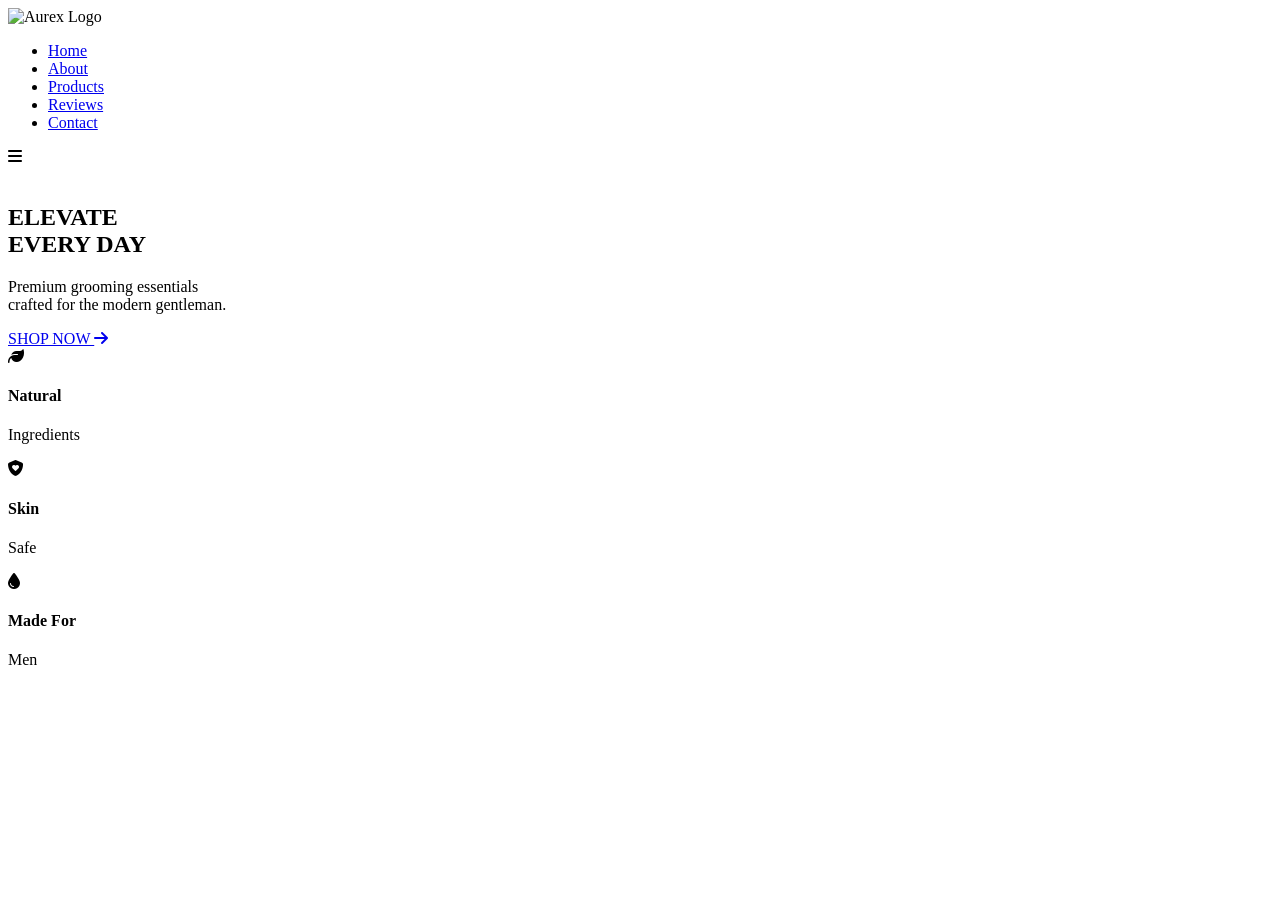
==== Level1-Task1-simple-website/index.html @ af9c8b36 "Update index.html" ====
<!DOCTYPE html>
<html lang="en">

<head>

    <meta charset="UTF-8">
    <meta name="viewport" content="width=device-width, initial-scale=1.0">

    <title>AUREX | Men's Grooming</title>

    <!-- CSS -->
    <link rel="stylesheet" href="css/style.css">

    <!-- Google Fonts -->
    <link href="https://fonts.googleapis.com/css2?family=Poppins:wght@300;400;500;600;700;800&display=swap" rel="stylesheet">

    <!-- Icons -->
    <link rel="stylesheet"
        href="https://cdnjs.cloudflare.com/ajax/libs/font-awesome/6.6.0/css/all.min.css">

</head>

<body>

<!--================ NAVBAR ================-->

<header class="header">

<nav class="navbar container">

<div class="logo">

<img src="images/logo.png" alt="Aurex Logo">

</div>

<ul class="nav-links">

<li><a href="#" class="active">Home</a></li>

<li><a href="#about">About</a></li>

<li><a href="#products">Products</a></li>

<li><a href="#reviews">Reviews</a></li>

<li><a href="#contact">Contact</a></li>

</ul>

<div class="menu-btn">

<i class="fa-solid fa-bars"></i>

</div>

</nav>

</header>

<!--================ HERO SECTION ================-->

<section class="hero">

<div class="hero-overlay"></div>

<div class="hero-container container">

<!-- LEFT SIDE -->

<div class="hero-left">

<img src="images/logo-dark.png" class="hero-logo" alt="">

<h1>

ELEVATE <br>

<span>EVERY DAY</span>

</h1>

<div class="line"></div>

<p>

Premium grooming essentials<br>

crafted for the modern gentleman.

</p>

<a href="#products" class="hero-btn">

SHOP NOW

<i class="fa-solid fa-arrow-right"></i>

</a>

<div class="hero-features">

<div class="feature">

<i class="fa-solid fa-leaf"></i>

<h4>Natural</h4>

<p>Ingredients</p>

</div>

<div class="feature">

<i class="fa-solid fa-shield-heart"></i>

<h4>Skin</h4>

<p>Safe</p>

</div>

<div class="feature">

<i class="fa-solid fa-droplet"></i>

<h4>Made For</h4>

<p>Men</p>

</div>

</div>

</div>

<!-- RIGHT SIDE -->

<div class="hero-right">

<img src="images/hero-model.png"

class="hero-model"

alt="">

<div class="products">

<img src="images/facewash.png"

class="product facewash"

alt="">

<img src="images/moisturizer.png"

class="product moisturizer"

alt="">

<img src="images/clay.png"

class="product clay"

alt="">

<img src="images/beard-oil.png"

class="product beard"

alt="">

</div>

</div>

</div>

</section>

<!--================ ABOUT SECTION ================-->

<section id="about">

<!-- Continue in Part 2 -->

</section>

<script src="js/script.js"></script>

</body>

</html>
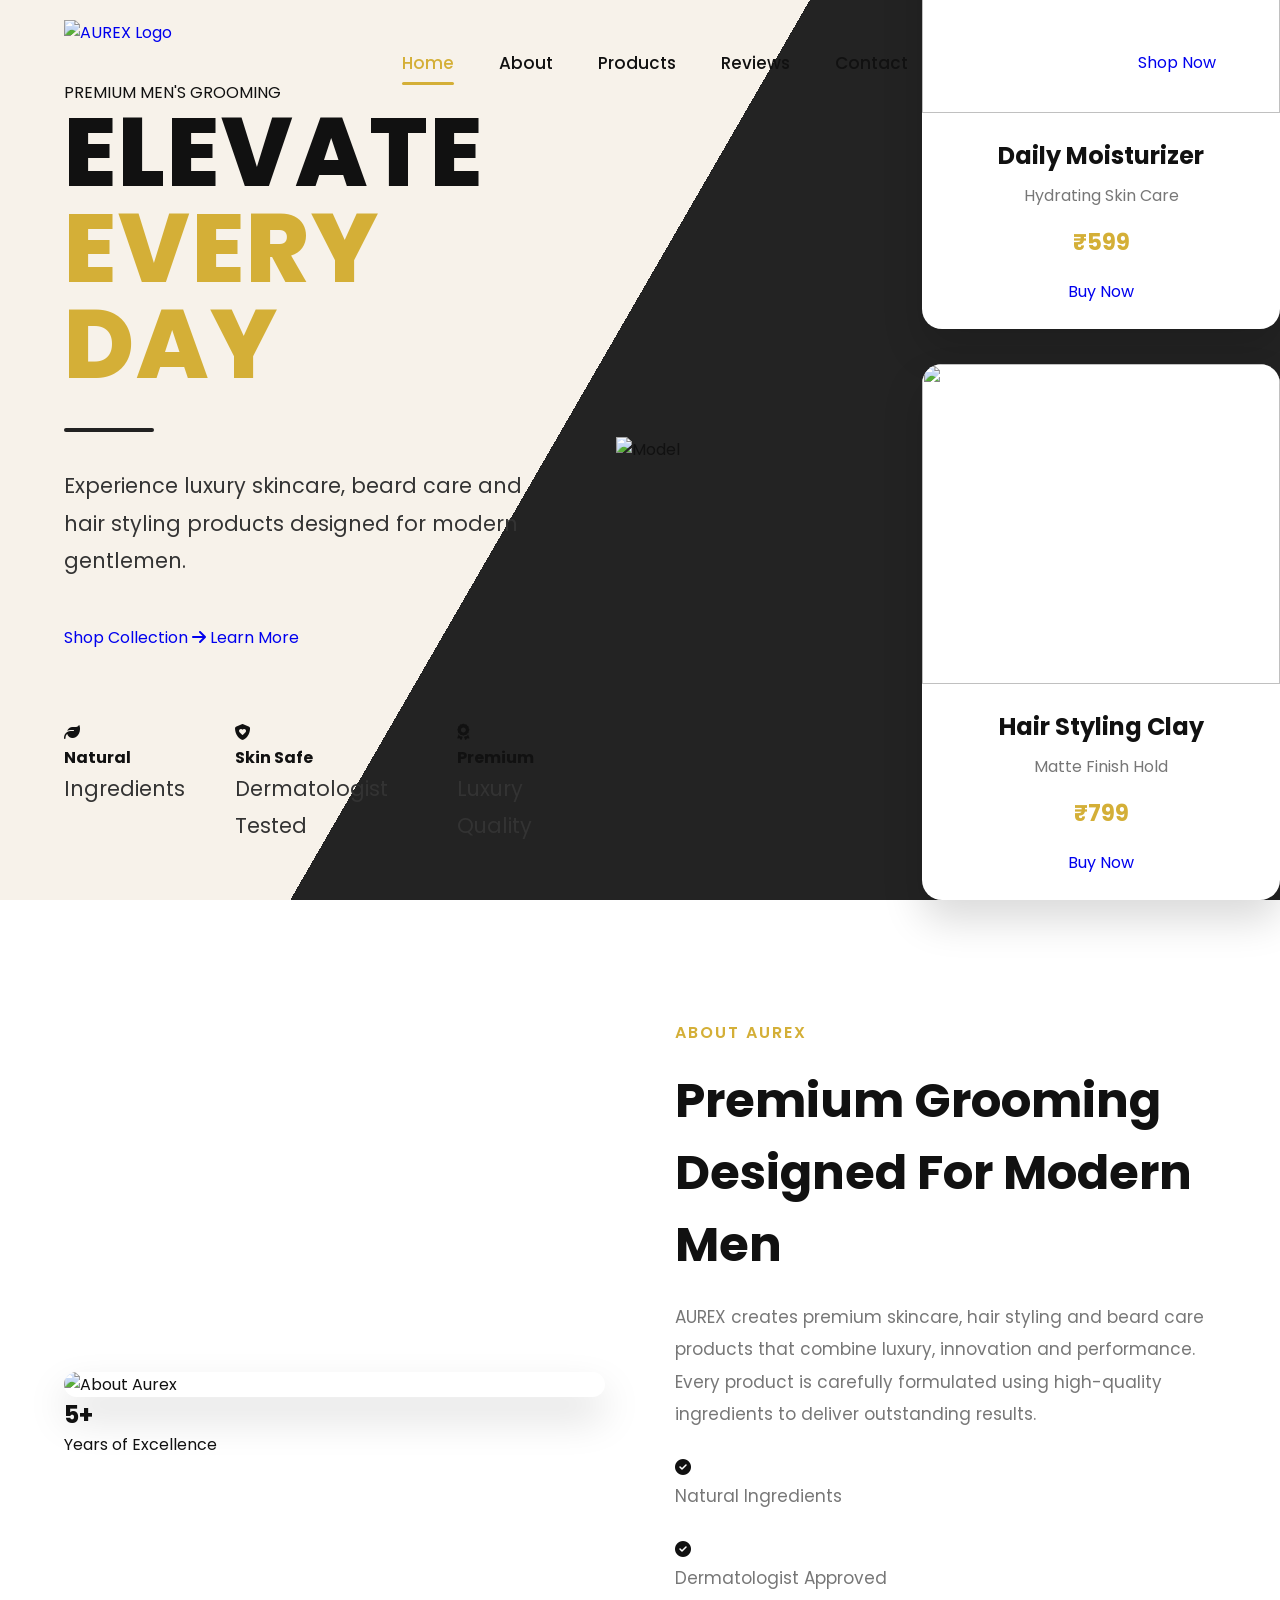
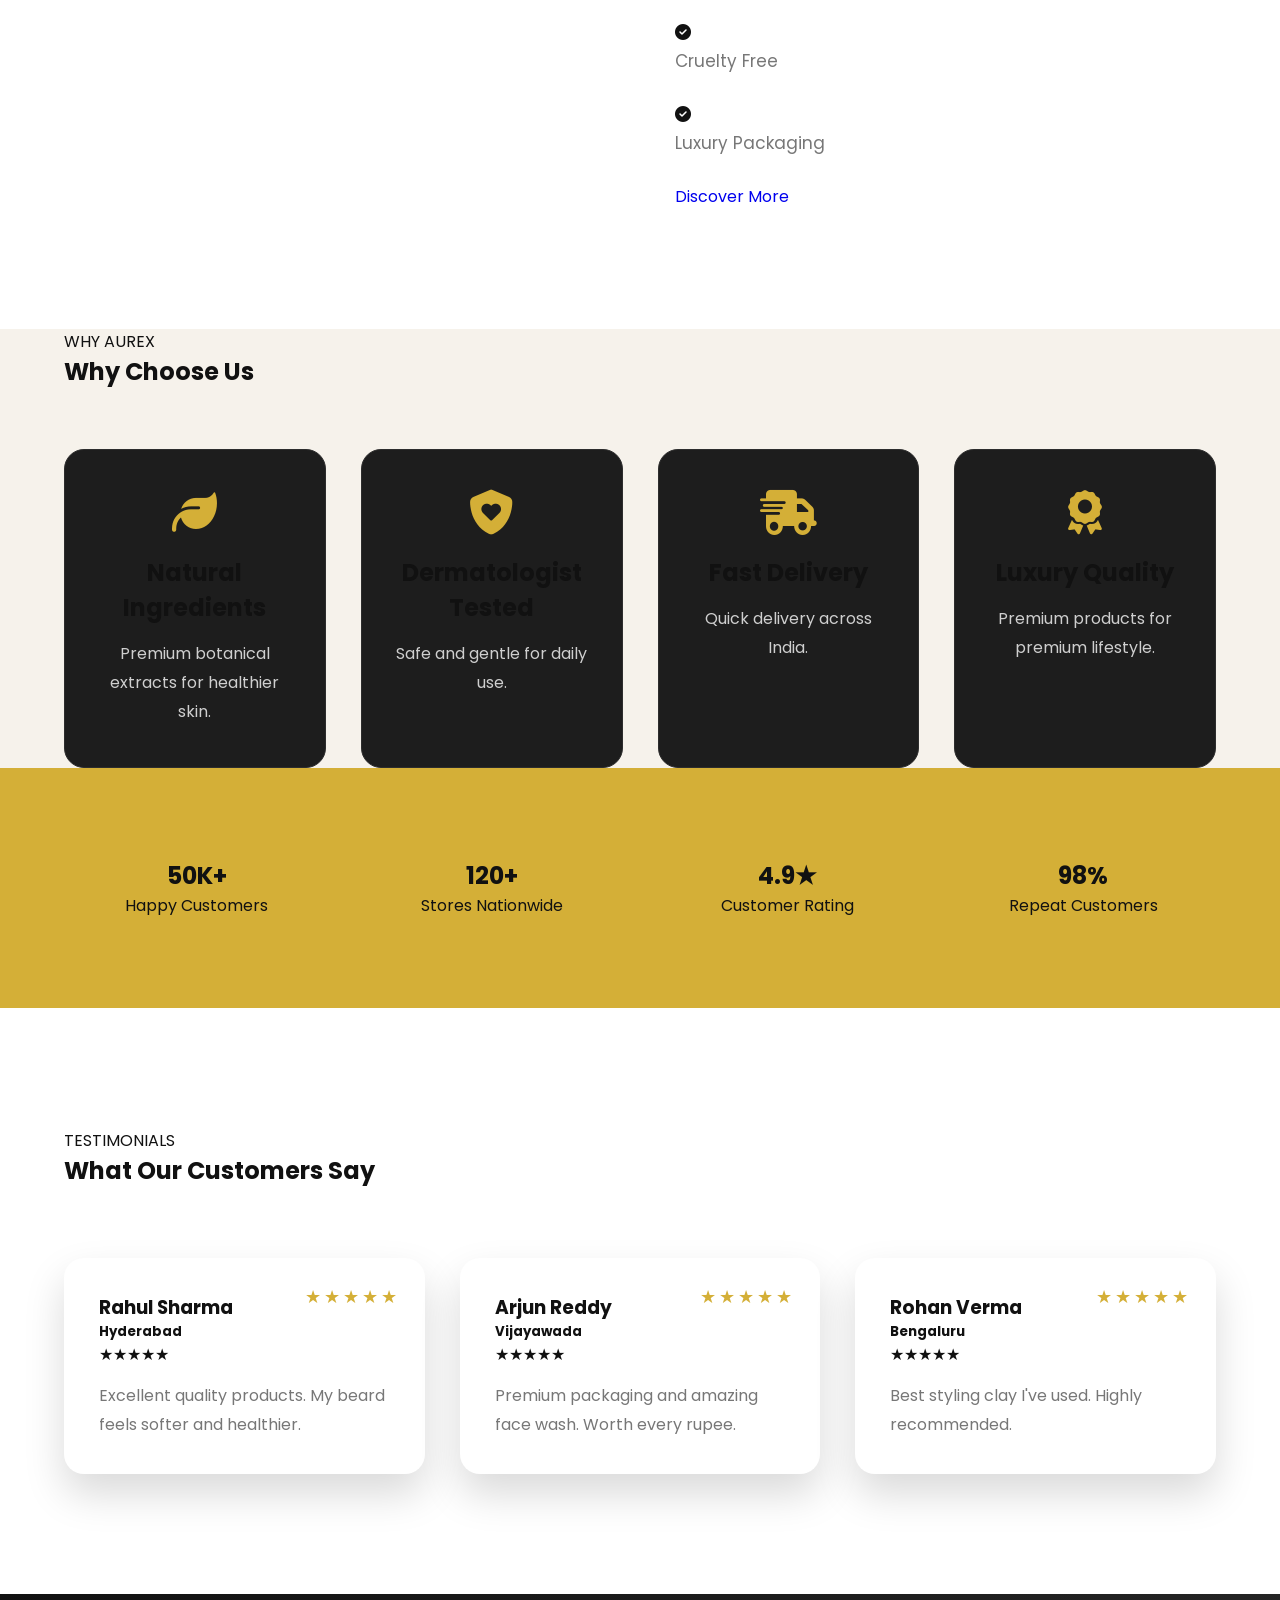
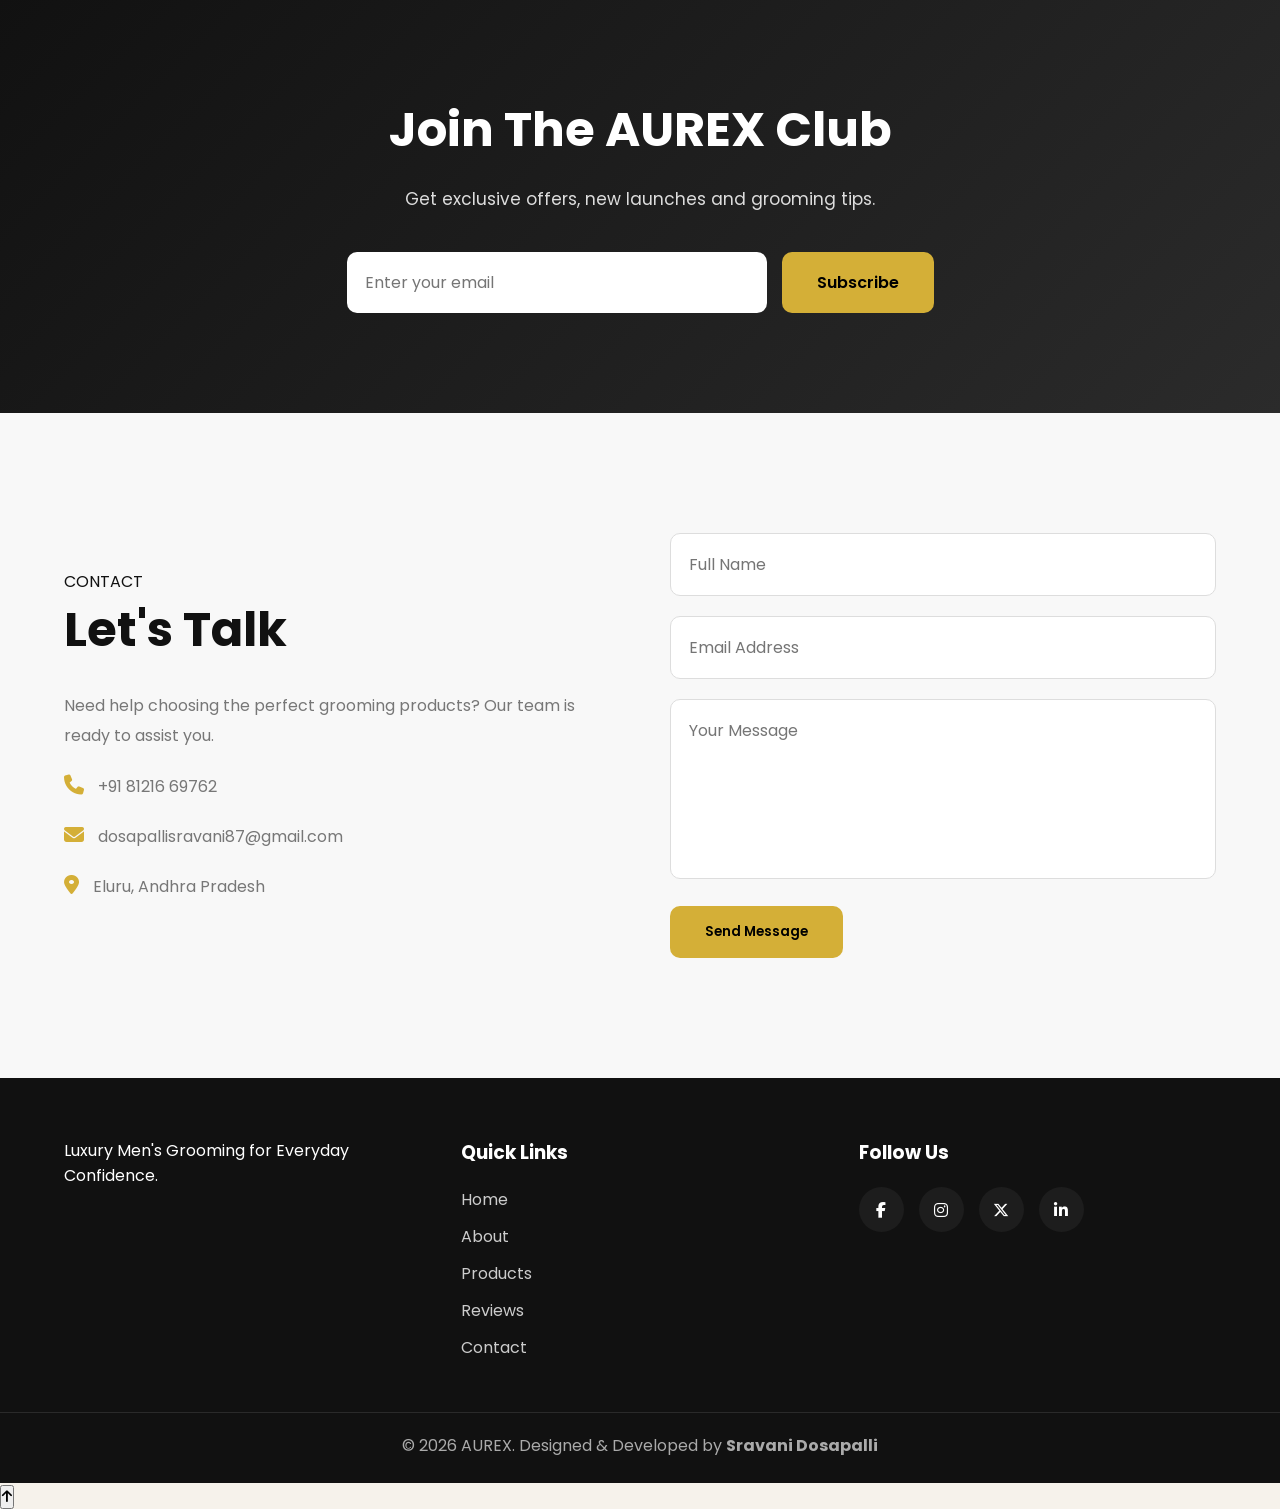
==== commit 18e79d0c: "Update index.html" ====
--- a/Level1-Task1-simple-website/index.html
+++ b/Level1-Task1-simple-website/index.html
@@ -4,190 +4,1048 @@
 <head>
 
     <meta charset="UTF-8">
-    <meta name="viewport" content="width=device-width, initial-scale=1.0">
-
-    <title>AUREX | Men's Grooming</title>
-
-    <!-- CSS -->
-    <link rel="stylesheet" href="css/style.css">
-
-    <!-- Google Fonts -->
-    <link href="https://fonts.googleapis.com/css2?family=Poppins:wght@300;400;500;600;700;800&display=swap" rel="stylesheet">
-
-    <!-- Icons -->
+
+    <meta name="viewport"
+          content="width=device-width, initial-scale=1.0">
+
+    <title>AUREX | Premium Men's Grooming</title>
+
     <link rel="stylesheet"
-        href="https://cdnjs.cloudflare.com/ajax/libs/font-awesome/6.6.0/css/all.min.css">
+          href="style.css">
+
+    <!-- Google Font -->
+
+    <link rel="preconnect"
+          href="https://fonts.googleapis.com">
+
+    <link rel="preconnect"
+          href="https://fonts.gstatic.com"
+          crossorigin>
+
+    <link href="https://fonts.googleapis.com/css2?family=Poppins:wght@300;400;500;600;700;800&display=swap"
+          rel="stylesheet">
+
+    <!-- Font Awesome -->
+
+    <link rel="stylesheet"
+          href="https://cdnjs.cloudflare.com/ajax/libs/font-awesome/6.6.0/css/all.min.css">
 
 </head>
 
 <body>
 
-<!--================ NAVBAR ================-->
+<!--==========================
+HEADER
+===========================-->
 
 <header class="header">
 
-<nav class="navbar container">
-
-<div class="logo">
-
-<img src="images/logo.png" alt="Aurex Logo">
-
-</div>
-
-<ul class="nav-links">
-
-<li><a href="#" class="active">Home</a></li>
-
-<li><a href="#about">About</a></li>
-
-<li><a href="#products">Products</a></li>
-
-<li><a href="#reviews">Reviews</a></li>
-
-<li><a href="#contact">Contact</a></li>
-
-</ul>
-
-<div class="menu-btn">
-
-<i class="fa-solid fa-bars"></i>
-
-</div>
-
-</nav>
+    <div class="container">
+
+        <nav class="navbar">
+
+            <!-- Logo -->
+
+            <a href="#home"
+               class="logo">
+
+                <img src="images/logo.png"
+                     alt="AUREX Logo">
+
+            </a>
+
+            <!-- Navigation -->
+
+            <ul class="nav-links">
+
+                <li>
+                    <a href="#home"
+                       class="active">
+                       Home
+                    </a>
+                </li>
+
+                <li>
+                    <a href="#about">
+                        About
+                    </a>
+                </li>
+
+                <li>
+                    <a href="#products">
+                        Products
+                    </a>
+                </li>
+
+                <li>
+                    <a href="#reviews">
+                        Reviews
+                    </a>
+                </li>
+
+                <li>
+                    <a href="#contact">
+                        Contact
+                    </a>
+                </li>
+
+            </ul>
+
+            <!-- Shop Button -->
+
+            <a href="#products"
+               class="shop-btn">
+
+               Shop Now
+
+            </a>
+
+            <!-- Mobile -->
+
+            <div class="menu-btn">
+
+                <i class="fa-solid fa-bars"></i>
+
+            </div>
+
+        </nav>
+
+    </div>
 
 </header>
 
-<!--================ HERO SECTION ================-->
-
-<section class="hero">
-
-<div class="hero-overlay"></div>
-
-<div class="hero-container container">
-
-<!-- LEFT SIDE -->
-
-<div class="hero-left">
-
-<img src="images/logo-dark.png" class="hero-logo" alt="">
-
-<h1>
-
-ELEVATE <br>
-
-<span>EVERY DAY</span>
-
-</h1>
-
-<div class="line"></div>
-
-<p>
-
-Premium grooming essentials<br>
-
-crafted for the modern gentleman.
-
-</p>
-
-<a href="#products" class="hero-btn">
-
-SHOP NOW
-
-<i class="fa-solid fa-arrow-right"></i>
+<!--==========================
+HERO
+===========================-->
+
+<section class="hero"
+         id="home">
+
+    <div class="container hero-container">
+
+        <!-- LEFT -->
+
+        <div class="hero-left">
+
+            <span class="hero-tag">
+
+                PREMIUM MEN'S GROOMING
+
+            </span>
+
+            <h1>
+
+                ELEVATE
+
+                <br>
+
+                <span>EVERY DAY</span>
+
+            </h1>
+
+            <div class="line"></div>
+
+            <p>
+
+                Experience luxury skincare,
+                beard care and hair styling
+                products designed for modern
+                gentlemen.
+
+            </p>
+
+            <div class="hero-buttons">
+
+                <a href="#products"
+                   class="btn-primary">
+
+                    Shop Collection
+
+                    <i class="fa-solid fa-arrow-right"></i>
+
+                </a>
+
+                <a href="#about"
+                   class="btn-secondary">
+
+                    Learn More
+
+                </a>
+
+            </div>
+
+            <!-- Features -->
+
+            <div class="hero-features">
+
+                <div class="feature-box">
+
+                    <i class="fa-solid fa-leaf"></i>
+
+                    <h4>Natural</h4>
+
+                    <p>Ingredients</p>
+
+                </div>
+
+                <div class="feature-box">
+
+                    <i class="fa-solid fa-shield-heart"></i>
+
+                    <h4>Skin Safe</h4>
+
+                    <p>Dermatologist Tested</p>
+
+                </div>
+
+                <div class="feature-box">
+
+                    <i class="fa-solid fa-award"></i>
+
+                    <h4>Premium</h4>
+
+                    <p>Luxury Quality</p>
+
+                </div>
+
+            </div>
+
+        </div>
+
+        <!-- RIGHT -->
+
+        <div class="hero-right">
+
+            <!-- Main Model -->
+
+            <img src="images/hero-model.png"
+                 alt="Model"
+                 class="hero-model">
+
+            <!-- Floating Products -->
+
+            <div class="floating-products">
+
+                <img src="images/facewash.png"
+                     class="product product-1"
+                     alt="">
+
+                <img src="images/beard-oil.png"
+                     class="product product-2"
+                     alt="">
+
+                <img src="images/moisturizer.png"
+                     class="product product-3"
+                     alt="">
+
+                <img src="images/clay.png"
+                     class="product product-4"
+                     alt="">
+
+            </div>
+
+        </div>
+
+    </div>
+
+</section>
+
+<!--==========================
+ABOUT STARTS HERE
+===========================-->
+
+<section class="about" id="about">
+
+<div class="container about-container">
+
+<div class="about-image">
+
+<img src="images/about.jpg"
+alt="About Aurex">
+
+<div class="experience-card">
+
+<h2>5+</h2>
+
+<p>Years of Excellence</p>
+
+</div>
+
+</div>
+
+<div class="about-content">
+
+<span class="section-tag">
+
+ABOUT AUREX
+
+</span>
+
+<h2>
+
+Premium Grooming
+Designed For Modern Men
+
+</h2>
+
+<p>
+
+AUREX creates premium skincare,
+hair styling and beard care products
+that combine luxury, innovation and
+performance.
+
+Every product is carefully formulated
+using high-quality ingredients to
+deliver outstanding results.
+
+</p>
+
+<div class="about-list">
+
+<div class="list-item">
+
+<i class="fa-solid fa-circle-check"></i>
+
+<p>Natural Ingredients</p>
+
+</div>
+
+<div class="list-item">
+
+<i class="fa-solid fa-circle-check"></i>
+
+<p>Dermatologist Approved</p>
+
+</div>
+
+<div class="list-item">
+
+<i class="fa-solid fa-circle-check"></i>
+
+<p>Cruelty Free</p>
+
+</div>
+
+<div class="list-item">
+
+<i class="fa-solid fa-circle-check"></i>
+
+<p>Luxury Packaging</p>
+
+</div>
+
+</div>
+
+<a href="#products"
+
+class="btn-primary">
+
+Discover More
 
 </a>
 
-<div class="hero-features">
-
-<div class="feature">
+</div>
+
+</div>
+
+</section>
+
+<!--==========================
+PRODUCTS
+===========================-->
+
+<section class="products"
+
+id="products">
+
+<div class="container">
+
+<div class="section-heading">
+
+<span>
+
+OUR PRODUCTS
+
+</span>
+
+<h2>
+
+Premium Collection
+
+</h2>
+
+<p>
+
+Luxury grooming essentials
+crafted for confidence.
+
+</p>
+
+</div>
+
+<div class="product-grid">
+
+<!-- Product -->
+
+<div class="product-card">
+
+<div class="product-image">
+
+<img src="images/facewash.png">
+
+</div>
+
+<div class="product-info">
+
+<h3>
+
+Charcoal Face Wash
+
+</h3>
+
+<p>
+
+Deep Cleansing Formula
+
+</p>
+
+<div class="price">
+
+₹499
+
+</div>
+
+<a href="#"
+
+class="product-btn">
+
+Buy Now
+
+</a>
+
+</div>
+
+</div>
+
+<!-- Product -->
+
+<div class="product-card">
+
+<div class="product-image">
+
+<img src="images/beard-oil.png">
+
+</div>
+
+<div class="product-info">
+
+<h3>
+
+Premium Beard Oil
+
+</h3>
+
+<p>
+
+Natural Shine & Growth
+
+</p>
+
+<div class="price">
+
+₹699
+
+</div>
+
+<a href="#"
+
+class="product-btn">
+
+Buy Now
+
+</a>
+
+</div>
+
+</div>
+
+<!-- Product -->
+
+<div class="product-card">
+
+<div class="product-image">
+
+<img src="images/moisturizer.png">
+
+</div>
+
+<div class="product-info">
+
+<h3>
+
+Daily Moisturizer
+
+</h3>
+
+<p>
+
+Hydrating Skin Care
+
+</p>
+
+<div class="price">
+
+₹599
+
+</div>
+
+<a href="#"
+
+class="product-btn">
+
+Buy Now
+
+</a>
+
+</div>
+
+</div>
+
+<!-- Product -->
+
+<div class="product-card">
+
+<div class="product-image">
+
+<img src="images/clay.png">
+
+</div>
+
+<div class="product-info">
+
+<h3>
+
+Hair Styling Clay
+
+</h3>
+
+<p>
+
+Matte Finish Hold
+
+</p>
+
+<div class="price">
+
+₹799
+
+</div>
+
+<a href="#"
+
+class="product-btn">
+
+Buy Now
+
+</a>
+
+</div>
+
+</div>
+
+</div>
+
+</div>
+
+</section>
+
+<!--==========================
+WHY CHOOSE US
+===========================-->
+
+<section class="why-section">
+
+<div class="container">
+
+<div class="section-heading">
+
+<span>
+
+WHY AUREX
+
+</span>
+
+<h2>
+
+Why Choose Us
+
+</h2>
+
+</div>
+
+<div class="why-grid">
+
+<div class="why-card">
 
 <i class="fa-solid fa-leaf"></i>
 
-<h4>Natural</h4>
-
-<p>Ingredients</p>
-
-</div>
-
-<div class="feature">
+<h3>
+
+Natural Ingredients
+
+</h3>
+
+<p>
+
+Premium botanical extracts
+for healthier skin.
+
+</p>
+
+</div>
+
+<div class="why-card">
 
 <i class="fa-solid fa-shield-heart"></i>
 
-<h4>Skin</h4>
-
-<p>Safe</p>
-
-</div>
-
-<div class="feature">
-
-<i class="fa-solid fa-droplet"></i>
-
-<h4>Made For</h4>
-
-<p>Men</p>
-
-</div>
-
-</div>
-
-</div>
-
-<!-- RIGHT SIDE -->
-
-<div class="hero-right">
-
-<img src="images/hero-model.png"
-
-class="hero-model"
+<h3>
+
+Dermatologist Tested
+
+</h3>
+
+<p>
+
+Safe and gentle
+for daily use.
+
+</p>
+
+</div>
+
+<div class="why-card">
+
+<i class="fa-solid fa-truck-fast"></i>
+
+<h3>
+
+Fast Delivery
+
+</h3>
+
+<p>
+
+Quick delivery
+across India.
+
+</p>
+
+</div>
+
+<div class="why-card">
+
+<i class="fa-solid fa-award"></i>
+
+<h3>
+
+Luxury Quality
+
+</h3>
+
+<p>
+
+Premium products
+for premium lifestyle.
+
+</p>
+
+</div>
+
+</div>
+
+</div>
+
+</section>
+
+<!--==========================
+STATISTICS
+===========================-->
+<section class="stats">
+
+    <div class="container">
+
+        <div class="stats-grid">
+
+            <div class="stat-box">
+                <h2>50K+</h2>
+                <p>Happy Customers</p>
+            </div>
+
+            <div class="stat-box">
+                <h2>120+</h2>
+                <p>Stores Nationwide</p>
+            </div>
+
+            <div class="stat-box">
+                <h2>4.9★</h2>
+                <p>Customer Rating</p>
+            </div>
+
+            <div class="stat-box">
+                <h2>98%</h2>
+                <p>Repeat Customers</p>
+            </div>
+
+        </div>
+
+    </div>
+
+</section>
+
+<!--==========================
+REVIEWS
+===========================-->
+
+<section class="reviews" id="reviews">
+
+<div class="container">
+
+<div class="section-heading">
+
+<span>TESTIMONIALS</span>
+
+<h2>What Our Customers Say</h2>
+
+</div>
+
+<div class="review-grid">
+
+<div class="review-card">
+
+<img src="images/review1.jpg" alt="">
+
+<h3>Rahul Sharma</h3>
+
+<h5>Hyderabad</h5>
+
+<div class="stars">
+
+★★★★★
+
+</div>
+
+<p>
+
+Excellent quality products.
+My beard feels softer and healthier.
+
+</p>
+
+</div>
+
+<div class="review-card">
+
+<img src="images/review2.jpg" alt="">
+
+<h3>Arjun Reddy</h3>
+
+<h5>Vijayawada</h5>
+
+<div class="stars">
+
+★★★★★
+
+</div>
+
+<p>
+
+Premium packaging and amazing
+face wash. Worth every rupee.
+
+</p>
+
+</div>
+
+<div class="review-card">
+
+<img src="images/review3.jpg" alt="">
+
+<h3>Rohan Verma</h3>
+
+<h5>Bengaluru</h5>
+
+<div class="stars">
+
+★★★★★
+
+</div>
+
+<p>
+
+Best styling clay I've used.
+Highly recommended.
+
+</p>
+
+</div>
+
+</div>
+
+</div>
+
+</section>
+
+<!--==========================
+NEWSLETTER
+===========================-->
+
+<section class="newsletter">
+
+<div class="container">
+
+<h2>
+
+Join The AUREX Club
+
+</h2>
+
+<p>
+
+Get exclusive offers,
+new launches and grooming tips.
+
+</p>
+
+<form class="newsletter-form">
+
+<input
+type="email"
+placeholder="Enter your email"
+required>
+
+<button type="submit">
+
+Subscribe
+
+</button>
+
+</form>
+
+</div>
+
+</section>
+
+<!--==========================
+CONTACT
+===========================-->
+
+<section class="contact"
+
+id="contact">
+
+<div class="container contact-container">
+
+<div class="contact-info">
+
+<span>
+
+CONTACT
+
+</span>
+
+<h2>
+
+Let's Talk
+
+</h2>
+
+<p>
+
+Need help choosing the perfect
+grooming products?
+Our team is ready to assist you.
+
+</p>
+
+<div class="contact-details">
+
+<p>
+
+<i class="fa-solid fa-phone"></i>
+
++91 81216 69762
+
+</p>
+
+<p>
+
+<i class="fa-solid fa-envelope"></i>
+
+dosapallisravani87@gmail.com
+
+</p>
+
+<p>
+
+<i class="fa-solid fa-location-dot"></i>
+
+Eluru, Andhra Pradesh
+
+</p>
+
+</div>
+
+</div>
+
+<div class="contact-form">
+
+<form>
+
+<input
+type="text"
+placeholder="Full Name"
+required>
+
+<input
+type="email"
+placeholder="Email Address"
+required>
+
+<textarea
+placeholder="Your Message"
+required></textarea>
+
+<button
+type="submit"
+class="btn-primary">
+
+Send Message
+
+</button>
+
+</form>
+
+</div>
+
+</div>
+
+</section>
+
+<!--==========================
+FOOTER
+===========================-->
+
+<footer>
+
+<div class="container footer-container">
+
+<div class="footer-logo">
+
+<img src="images/logo.png"
 
 alt="">
 
-<div class="products">
-
-<img src="images/facewash.png"
-
-class="product facewash"
-
-alt="">
-
-<img src="images/moisturizer.png"
-
-class="product moisturizer"
-
-alt="">
-
-<img src="images/clay.png"
-
-class="product clay"
-
-alt="">
-
-<img src="images/beard-oil.png"
-
-class="product beard"
-
-alt="">
-
-</div>
-
-</div>
-
-</div>
-
-</section>
-
-<!--================ ABOUT SECTION ================-->
-
-<section id="about">
-
-<!-- Continue in Part 2 -->
-
-</section>
-
-<script src="js/script.js"></script>
+<p>
+
+Luxury Men's Grooming
+for Everyday Confidence.
+
+</p>
+
+</div>
+
+<div class="footer-links">
+
+<h3>
+
+Quick Links
+
+</h3>
+
+<a href="#home">Home</a>
+
+<a href="#about">About</a>
+
+<a href="#products">Products</a>
+
+<a href="#reviews">Reviews</a>
+
+<a href="#contact">Contact</a>
+
+</div>
+
+<div class="footer-social">
+
+<h3>
+
+Follow Us
+
+</h3>
+
+<div class="social-icons">
+
+<a href="#">
+
+<i class="fab fa-facebook-f"></i>
+
+</a>
+
+<a href="#">
+
+<i class="fab fa-instagram"></i>
+
+</a>
+
+<a href="#">
+
+<i class="fab fa-x-twitter"></i>
+
+</a>
+
+<a href="#">
+
+<i class="fab fa-linkedin-in"></i>
+
+</a>
+
+</div>
+
+</div>
+
+</div>
+
+<div class="footer-bottom">
+
+<p>
+
+© 2026 AUREX.
+
+Designed & Developed by
+
+<strong>Sravani Dosapalli</strong>
+
+</p>
+
+</div>
+
+</footer>
+
+<!--==========================
+BACK TO TOP
+===========================-->
+
+<button class="top-btn">
+
+<i class="fa-solid fa-arrow-up"></i>
+
+</button>
+
+<!--==========================
+JAVASCRIPT
+===========================-->
+
+<script src="script.js"></script>
 
 </body>
-
 </html>
--- a/Level1-Task1-simple-website/style.css
+++ b/Level1-Task1-simple-website/style.css
@@ -0,0 +1,1452 @@
+/*==========================
+  GOOGLE FONT
+==========================*/
+@import url('https://fonts.googleapis.com/css2?family=Poppins:wght@300;400;500;600;700;800&display=swap');
+
+/*==========================
+  ROOT VARIABLES
+==========================*/
+
+:root{
+
+--primary:#D4AF37;
+--secondary:#B88917;
+--black:#111111;
+--dark:#1A1A1A;
+--white:#ffffff;
+--text:#444;
+--gray:#777;
+--border:#2f2f2f;
+
+--shadow:0 20px 40px rgba(0,0,0,.15);
+
+--radius:15px;
+
+--transition:.4s ease;
+
+}
+
+/*==========================
+RESET
+==========================*/
+
+*{
+margin:0;
+padding:0;
+box-sizing:border-box;
+scroll-behavior:smooth;
+font-family:'Poppins',sans-serif;
+}
+
+body{
+
+background:#F6F2EB;
+color:var(--black);
+overflow-x:hidden;
+
+}
+
+img{
+max-width:100%;
+display:block;
+}
+
+a{
+text-decoration:none;
+}
+
+ul{
+list-style:none;
+}
+
+.container{
+
+width:90%;
+max-width:1300px;
+margin:auto;
+
+}
+
+/*==========================
+NAVBAR
+==========================*/
+
+.header{
+
+position:fixed;
+
+top:0;
+
+left:0;
+
+width:100%;
+
+z-index:1000;
+
+padding:20px 0;
+
+transition:.4s;
+
+}
+
+.header.active{
+
+background:rgba(255,255,255,.85);
+
+backdrop-filter:blur(12px);
+
+box-shadow:0 10px 30px rgba(0,0,0,.08);
+
+}
+
+.navbar{
+
+display:flex;
+
+justify-content:space-between;
+
+align-items:center;
+
+}
+
+.logo img{
+
+height:85px;
+
+transition:.4s;
+
+}
+
+.nav-links{
+
+display:flex;
+
+gap:45px;
+
+align-items:center;
+
+}
+
+.nav-links a{
+
+font-size:17px;
+
+font-weight:500;
+
+color:#111;
+
+position:relative;
+
+transition:.3s;
+
+}
+
+.nav-links a:hover{
+
+color:var(--primary);
+
+}
+
+.nav-links .active{
+
+color:var(--primary);
+
+}
+
+.nav-links .active::after{
+
+content:"";
+
+position:absolute;
+
+left:0;
+
+bottom:-10px;
+
+width:100%;
+
+height:3px;
+
+background:var(--primary);
+
+border-radius:5px;
+
+}
+
+.menu-btn{
+
+display:none;
+
+font-size:28px;
+
+cursor:pointer;
+
+}
+
+/*==========================
+HERO
+==========================*/
+
+.hero{
+
+position:relative;
+
+min-height:100vh;
+
+display:flex;
+
+align-items:center;
+
+overflow:hidden;
+
+background:linear-gradient(120deg,#F7F2EA 45%,#232323 45%);
+
+}
+
+.hero-overlay{
+
+position:absolute;
+
+width:100%;
+
+height:100%;
+
+background:linear-gradient(to right,
+
+rgba(255,255,255,.15),
+
+rgba(0,0,0,.15));
+
+}
+
+.hero-container{
+
+display:grid;
+
+grid-template-columns:1fr 1fr;
+
+align-items:center;
+
+gap:50px;
+
+position:relative;
+
+z-index:2;
+
+}
+
+/*==========================
+LEFT CONTENT
+==========================*/
+
+.hero-left{
+
+padding-top:70px;
+
+}
+
+.hero-logo{
+
+width:190px;
+
+margin-bottom:40px;
+
+}
+
+.hero-left h1{
+
+font-size:6rem;
+
+line-height:1;
+
+font-weight:800;
+
+letter-spacing:2px;
+
+color:#111;
+
+}
+
+.hero-left h1 span{
+
+color:var(--primary);
+
+}
+
+.line{
+
+width:90px;
+
+height:4px;
+
+background:#222;
+
+margin:35px 0;
+
+border-radius:20px;
+
+}
+
+.hero-left p{
+
+font-size:1.3rem;
+
+line-height:1.8;
+
+color:#333;
+
+margin-bottom:45px;
+
+}
+
+.hero-btn{
+
+display:inline-flex;
+
+align-items:center;
+
+gap:15px;
+
+padding:18px 45px;
+
+background:var(--primary);
+
+color:#111;
+
+font-size:18px;
+
+font-weight:700;
+
+border-radius:10px;
+
+transition:.4s;
+
+box-shadow:0 10px 30px rgba(212,175,55,.3);
+
+}
+
+.hero-btn:hover{
+
+transform:translateY(-6px);
+
+background:#111;
+
+color:#fff;
+
+}
+
+/*==========================
+FEATURES
+==========================*/
+
+.hero-features{
+
+display:flex;
+
+gap:50px;
+
+margin-top:70px;
+
+}
+
+.feature{
+
+text-align:center;
+
+}
+
+.feature i{
+
+font-size:34px;
+
+color:#111;
+
+margin-bottom:15px;
+
+}
+
+.feature h4{
+
+font-size:18px;
+
+font-weight:700;
+
+}
+
+.feature p{
+
+font-size:14px;
+
+margin-top:5px;
+
+color:var(--gray);
+
+}
+
+/*==========================
+RIGHT SIDE
+==========================*/
+
+.hero-right{
+
+position:relative;
+
+display:flex;
+
+justify-content:center;
+
+align-items:flex-end;
+
+}
+
+.hero-model{
+
+width:600px;
+
+z-index:3;
+
+animation:floatModel 5s ease-in-out infinite;
+
+}
+
+.products{
+
+position:absolute;
+
+bottom:0;
+
+right:-20px;
+
+display:flex;
+
+align-items:flex-end;
+
+gap:18px;
+
+z-index:5;
+
+}
+
+.product{
+
+transition:.5s;
+
+cursor:pointer;
+
+}
+
+.product:hover{
+
+transform:translateY(-15px) scale(1.05);
+
+}
+
+.facewash{
+
+width:150px;
+
+}
+
+.moisturizer{
+
+width:145px;
+
+}
+
+.clay{
+
+width:135px;
+
+}
+
+.beard{
+
+width:110px;
+
+}
+
+/*==========================
+ANIMATION
+==========================*/
+
+@keyframes floatModel{
+
+0%{
+
+transform:translateY(0);
+
+}
+
+50%{
+
+transform:translateY(-10px);
+
+}
+
+100%{
+
+transform:translateY(0);
+
+}
+
+}
+/*==========================
+ABOUT SECTION
+==========================*/
+
+.about{
+
+padding:120px 0;
+
+background:#ffffff;
+
+}
+
+.about-container{
+
+display:grid;
+
+grid-template-columns:1fr 1fr;
+
+gap:70px;
+
+align-items:center;
+
+}
+
+.about-image{
+
+position:relative;
+
+}
+
+.about-image img{
+
+width:100%;
+
+border-radius:25px;
+
+box-shadow:var(--shadow);
+
+transition:var(--transition);
+
+}
+
+.about-image img:hover{
+
+transform:scale(1.03);
+
+}
+
+.about-content span{
+
+color:var(--primary);
+
+font-weight:600;
+
+letter-spacing:2px;
+
+text-transform:uppercase;
+
+}
+
+.about-content h2{
+
+font-size:3rem;
+
+margin:20px 0;
+
+color:var(--black);
+
+}
+
+.about-content p{
+
+font-size:17px;
+
+line-height:1.9;
+
+color:var(--gray);
+
+margin-bottom:25px;
+
+}
+
+.about-btn{
+
+display:inline-block;
+
+padding:16px 38px;
+
+background:var(--primary);
+
+color:#111;
+
+font-weight:600;
+
+border-radius:10px;
+
+transition:var(--transition);
+
+}
+
+.about-btn:hover{
+
+background:#111;
+
+color:#fff;
+
+transform:translateY(-5px);
+
+}
+
+/*==========================
+PRODUCTS
+==========================*/
+
+.products-section{
+
+padding:120px 0;
+
+background:#f8f8f8;
+
+}
+
+.section-title{
+
+text-align:center;
+
+font-size:3rem;
+
+margin-bottom:15px;
+
+}
+
+.section-subtitle{
+
+text-align:center;
+
+color:var(--gray);
+
+margin-bottom:70px;
+
+font-size:18px;
+
+}
+
+.product-grid{
+
+display:grid;
+
+grid-template-columns:repeat(auto-fit,minmax(260px,1fr));
+
+gap:35px;
+
+}
+
+.product-card{
+
+background:#fff;
+
+border-radius:20px;
+
+overflow:hidden;
+
+box-shadow:var(--shadow);
+
+transition:var(--transition);
+
+position:relative;
+
+}
+
+.product-card:hover{
+
+transform:translateY(-12px);
+
+}
+
+.product-card img{
+
+height:320px;
+
+width:100%;
+
+object-fit:cover;
+
+}
+
+.product-info{
+
+padding:25px;
+
+text-align:center;
+
+}
+
+.product-info h3{
+
+font-size:24px;
+
+margin-bottom:10px;
+
+}
+
+.product-info p{
+
+color:var(--gray);
+
+margin-bottom:18px;
+
+}
+
+.price{
+
+font-size:22px;
+
+font-weight:700;
+
+color:var(--primary);
+
+display:block;
+
+margin-bottom:20px;
+
+}
+
+.buy-btn{
+
+display:inline-block;
+
+padding:12px 28px;
+
+background:#111;
+
+color:#fff;
+
+border-radius:8px;
+
+transition:var(--transition);
+
+}
+
+.buy-btn:hover{
+
+background:var(--primary);
+
+color:#111;
+
+}
+
+/*==========================
+WHY CHOOSE US
+==========================*/
+
+.why{
+
+padding:120px 0;
+
+background:#111;
+
+color:#fff;
+
+}
+
+.why-grid{
+
+display:grid;
+
+grid-template-columns:repeat(auto-fit,minmax(250px,1fr));
+
+gap:35px;
+
+margin-top:60px;
+
+}
+
+.why-card{
+
+padding:40px 30px;
+
+background:#1d1d1d;
+
+border-radius:20px;
+
+text-align:center;
+
+transition:var(--transition);
+
+border:1px solid #2d2d2d;
+
+}
+
+.why-card:hover{
+
+transform:translateY(-10px);
+
+border-color:var(--primary);
+
+}
+
+.why-card i{
+
+font-size:45px;
+
+color:var(--primary);
+
+margin-bottom:20px;
+
+}
+
+.why-card h3{
+
+margin-bottom:15px;
+
+font-size:24px;
+
+}
+
+.why-card p{
+
+line-height:1.8;
+
+color:#cfcfcf;
+
+}
+
+/*==========================
+STATISTICS
+==========================*/
+
+.stats{
+
+padding:90px 0;
+
+background:var(--primary);
+
+}
+
+.stats-grid{
+
+display:grid;
+
+grid-template-columns:repeat(4,1fr);
+
+gap:30px;
+
+text-align:center;
+
+}
+
+.stat h2{
+
+font-size:52px;
+
+color:#111;
+
+margin-bottom:10px;
+
+}
+
+.stat p{
+
+font-size:18px;
+
+font-weight:500;
+
+color:#222;
+
+}
+/*==========================
+CUSTOMER REVIEWS
+==========================*/
+
+.reviews{
+
+padding:120px 0;
+
+background:#ffffff;
+
+}
+
+.review-grid{
+
+display:grid;
+
+grid-template-columns:repeat(auto-fit,minmax(320px,1fr));
+
+gap:35px;
+
+margin-top:70px;
+
+}
+
+.review-card{
+
+background:#fff;
+
+padding:35px;
+
+border-radius:20px;
+
+box-shadow:var(--shadow);
+
+transition:var(--transition);
+
+position:relative;
+
+overflow:hidden;
+
+}
+
+.review-card:hover{
+
+transform:translateY(-10px);
+
+}
+
+.review-card::before{
+
+content:"★★★★★";
+
+position:absolute;
+
+top:25px;
+
+right:25px;
+
+color:var(--primary);
+
+font-size:18px;
+
+letter-spacing:3px;
+
+}
+
+.review-profile{
+
+display:flex;
+
+align-items:center;
+
+gap:15px;
+
+margin-bottom:20px;
+
+}
+
+.review-profile img{
+
+width:70px;
+
+height:70px;
+
+border-radius:50%;
+
+object-fit:cover;
+
+}
+
+.review-profile h4{
+
+font-size:20px;
+
+}
+
+.review-profile span{
+
+font-size:14px;
+
+color:var(--gray);
+
+}
+
+.review-card p{
+
+line-height:1.8;
+
+color:var(--gray);
+
+margin-top:15px;
+
+}
+
+/*==========================
+NEWSLETTER
+==========================*/
+
+.newsletter{
+
+padding:100px 0;
+
+background:linear-gradient(135deg,#111,#2b2b2b);
+
+text-align:center;
+
+color:#fff;
+
+}
+
+.newsletter h2{
+
+font-size:3rem;
+
+margin-bottom:20px;
+
+}
+
+.newsletter p{
+
+font-size:17px;
+
+color:#ddd;
+
+margin-bottom:40px;
+
+}
+
+.newsletter form{
+
+display:flex;
+
+justify-content:center;
+
+gap:15px;
+
+flex-wrap:wrap;
+
+}
+
+.newsletter input{
+
+width:420px;
+
+padding:18px;
+
+border:none;
+
+outline:none;
+
+border-radius:10px;
+
+font-size:16px;
+
+}
+
+.newsletter button{
+
+padding:18px 35px;
+
+border:none;
+
+background:var(--primary);
+
+font-size:16px;
+
+font-weight:600;
+
+border-radius:10px;
+
+cursor:pointer;
+
+transition:var(--transition);
+
+}
+
+.newsletter button:hover{
+
+background:#fff;
+
+}
+
+/*==========================
+CONTACT
+==========================*/
+
+.contact{
+
+padding:120px 0;
+
+background:#f8f8f8;
+
+}
+
+.contact-container{
+
+display:grid;
+
+grid-template-columns:1fr 1fr;
+
+gap:60px;
+
+align-items:center;
+
+}
+
+.contact-info h2{
+
+font-size:3rem;
+
+margin-bottom:25px;
+
+}
+
+.contact-info p{
+
+line-height:1.9;
+
+color:var(--gray);
+
+margin-bottom:20px;
+
+}
+
+.contact-info i{
+
+color:var(--primary);
+
+margin-right:10px;
+
+font-size:20px;
+
+}
+
+.contact-form input,
+
+.contact-form textarea{
+
+width:100%;
+
+padding:18px;
+
+margin-bottom:20px;
+
+border:1px solid #ddd;
+
+outline:none;
+
+border-radius:10px;
+
+font-size:16px;
+
+}
+
+.contact-form textarea{
+
+height:180px;
+
+resize:none;
+
+}
+
+.contact-form button{
+
+padding:16px 35px;
+
+border:none;
+
+background:var(--primary);
+
+border-radius:10px;
+
+cursor:pointer;
+
+font-weight:600;
+
+transition:var(--transition);
+
+}
+
+.contact-form button:hover{
+
+background:#111;
+
+color:#fff;
+
+}
+
+/*==========================
+FOOTER
+==========================*/
+
+footer{
+
+background:#111;
+
+padding:60px 0 25px;
+
+color:#fff;
+
+}
+
+.footer-container{
+
+display:grid;
+
+grid-template-columns:repeat(auto-fit,minmax(220px,1fr));
+
+gap:40px;
+
+margin-bottom:40px;
+
+}
+
+.footer-logo h2{
+
+font-size:34px;
+
+color:var(--primary);
+
+margin-bottom:15px;
+
+}
+
+.footer-links h3,
+
+.footer-contact h3{
+
+margin-bottom:20px;
+
+}
+
+.footer-links a{
+
+display:block;
+
+color:#ccc;
+
+margin-bottom:12px;
+
+transition:.3s;
+
+}
+
+.footer-links a:hover{
+
+color:var(--primary);
+
+padding-left:8px;
+
+}
+
+.social-icons{
+
+display:flex;
+
+gap:15px;
+
+margin-top:20px;
+
+}
+
+.social-icons a{
+
+width:45px;
+
+height:45px;
+
+background:#1d1d1d;
+
+display:flex;
+
+justify-content:center;
+
+align-items:center;
+
+border-radius:50%;
+
+color:#fff;
+
+transition:.4s;
+
+}
+
+.social-icons a:hover{
+
+background:var(--primary);
+
+color:#111;
+
+}
+
+.footer-bottom{
+
+border-top:1px solid #2a2a2a;
+
+padding-top:20px;
+
+text-align:center;
+
+color:#aaa;
+
+}
+
+/*==========================
+SCROLLBAR
+==========================*/
+
+::-webkit-scrollbar{
+
+width:10px;
+
+}
+
+::-webkit-scrollbar-track{
+
+background:#111;
+
+}
+
+::-webkit-scrollbar-thumb{
+
+background:var(--primary);
+
+border-radius:20px;
+
+}
+
+/*==========================
+RESPONSIVE
+==========================*/
+
+@media(max-width:991px){
+
+.hero-container,
+.about-container,
+.contact-container{
+
+grid-template-columns:1fr;
+
+text-align:center;
+
+}
+
+.hero-left{
+
+order:2;
+
+}
+
+.hero-right{
+
+order:1;
+
+margin-bottom:50px;
+
+}
+
+.hero-model{
+
+width:420px;
+
+margin:auto;
+
+}
+
+.products{
+
+position:relative;
+
+justify-content:center;
+
+right:0;
+
+margin-top:20px;
+
+}
+
+.stats-grid{
+
+grid-template-columns:repeat(2,1fr);
+
+}
+
+}
+
+@media(max-width:768px){
+
+.nav-links{
+
+display:none;
+
+}
+
+.menu-btn{
+
+display:block;
+
+}
+
+.hero-left h1{
+
+font-size:3.5rem;
+
+}
+
+.hero-features{
+
+flex-direction:column;
+
+gap:25px;
+
+}
+
+.newsletter input{
+
+width:100%;
+
+}
+
+.stats-grid{
+
+grid-template-columns:1fr;
+
+}
+
+.section-title,
+
+.about-content h2,
+
+.contact-info h2,
+
+.newsletter h2{
+
+font-size:2.3rem;
+
+}
+
+}
+
+@media(max-width:576px){
+
+.container{
+
+width:92%;
+
+}
+
+.hero-model{
+
+width:300px;
+
+}
+
+.hero-left h1{
+
+font-size:2.8rem;
+
+}
+
+.logo img{
+
+height:65px;
+
+}
+
+.product img{
+
+width:80px !important;
+
+}
+
+}
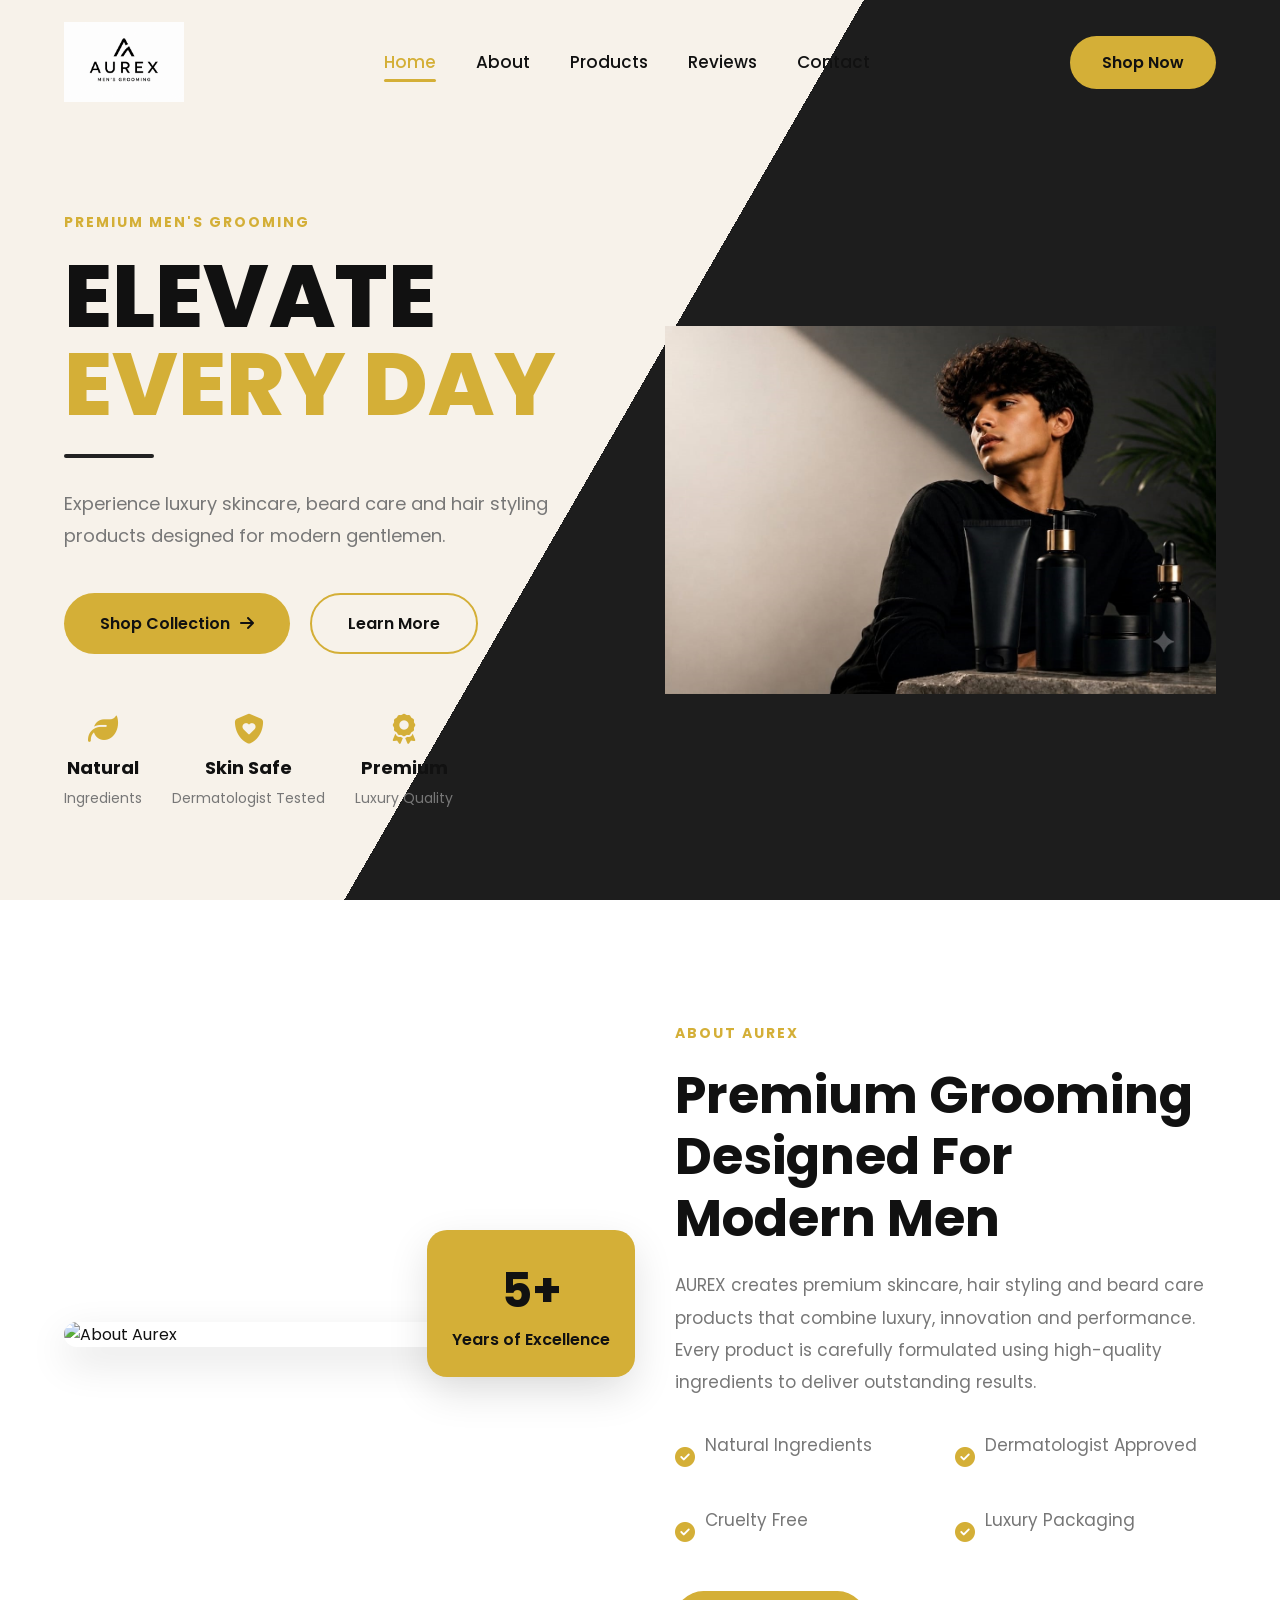
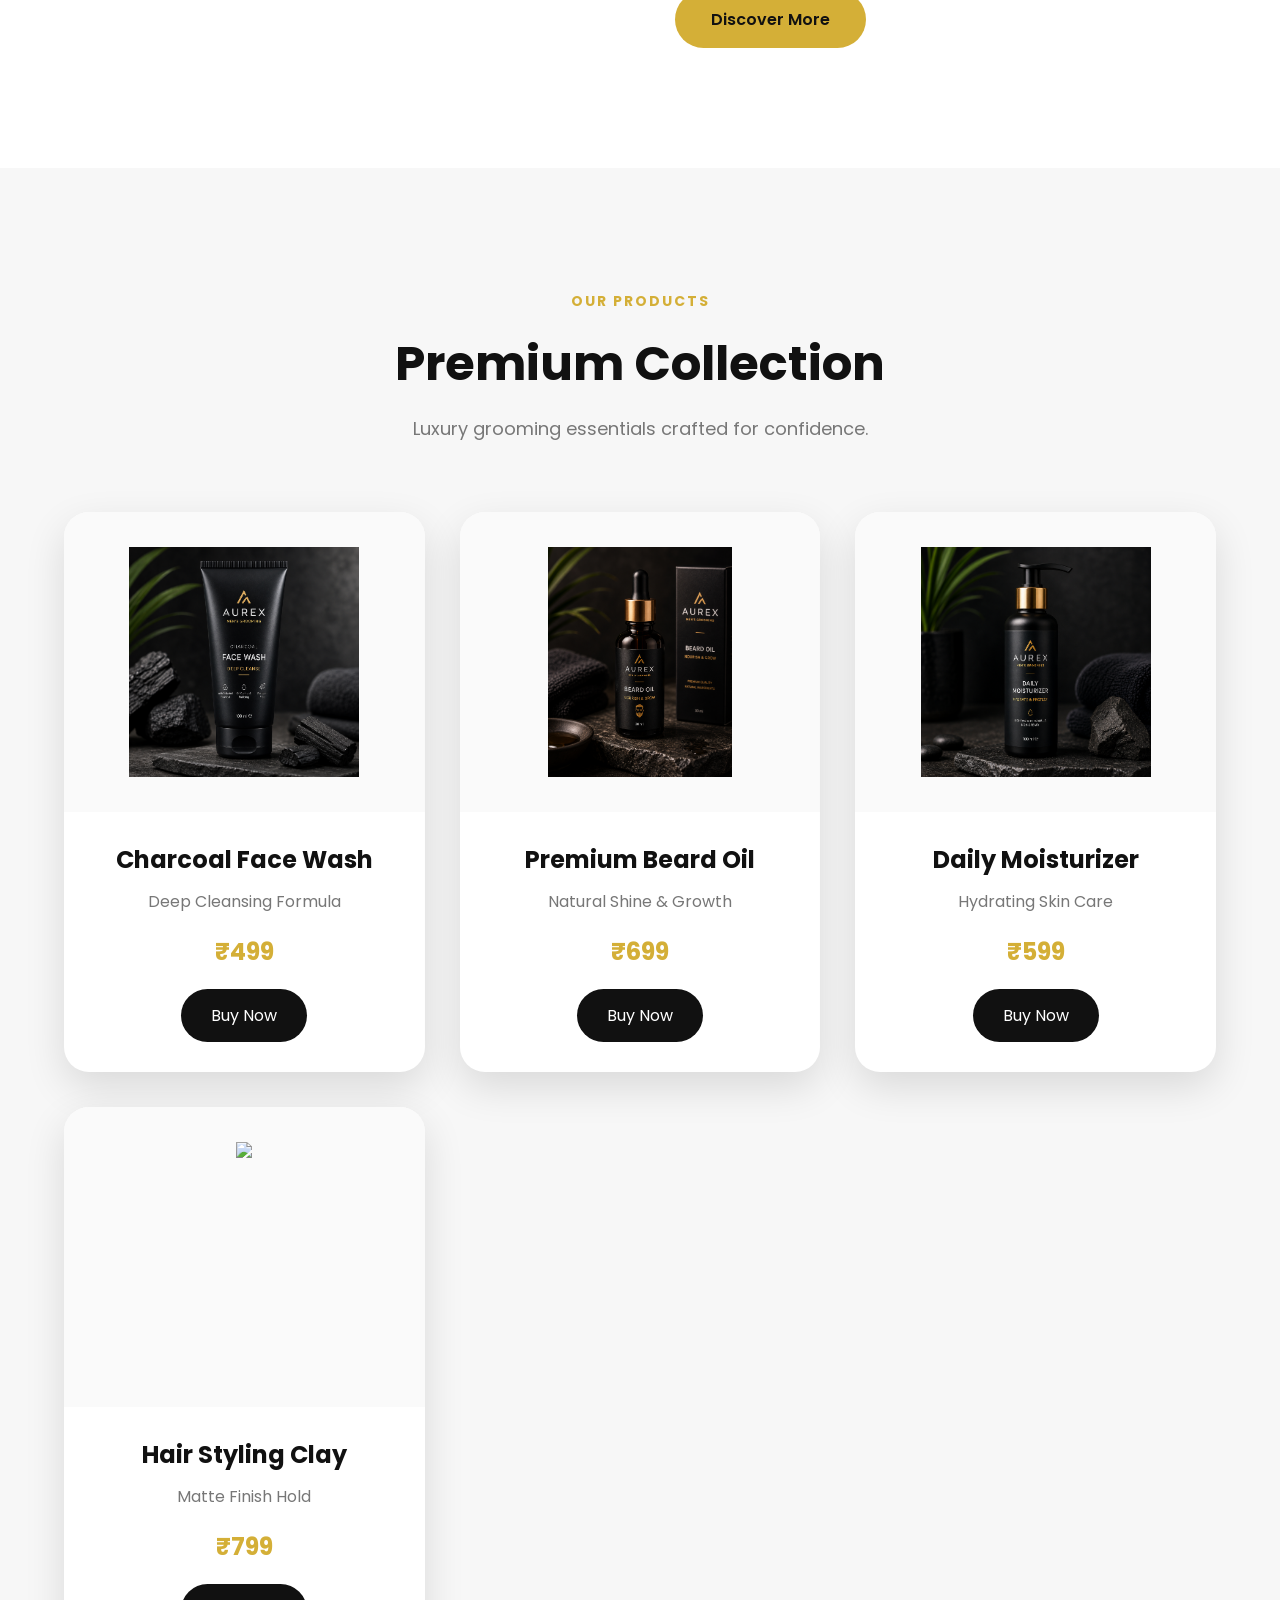
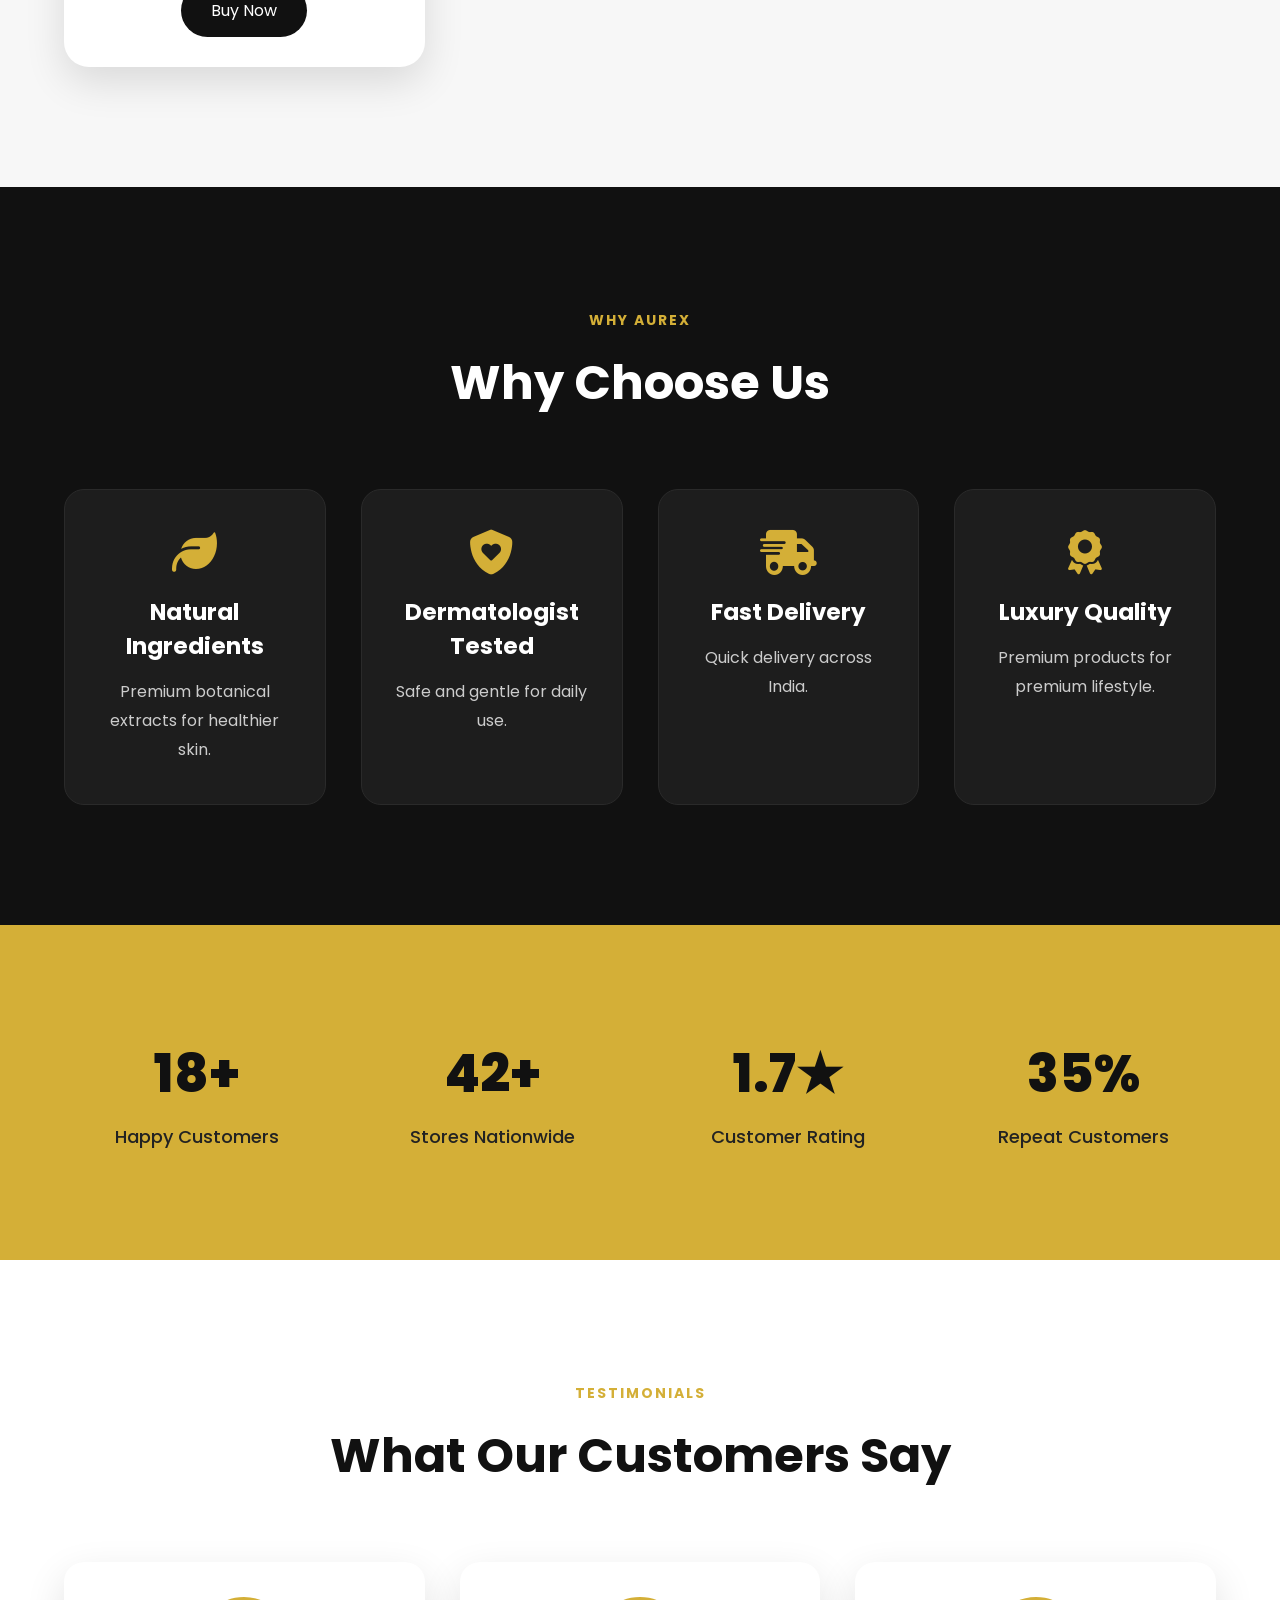
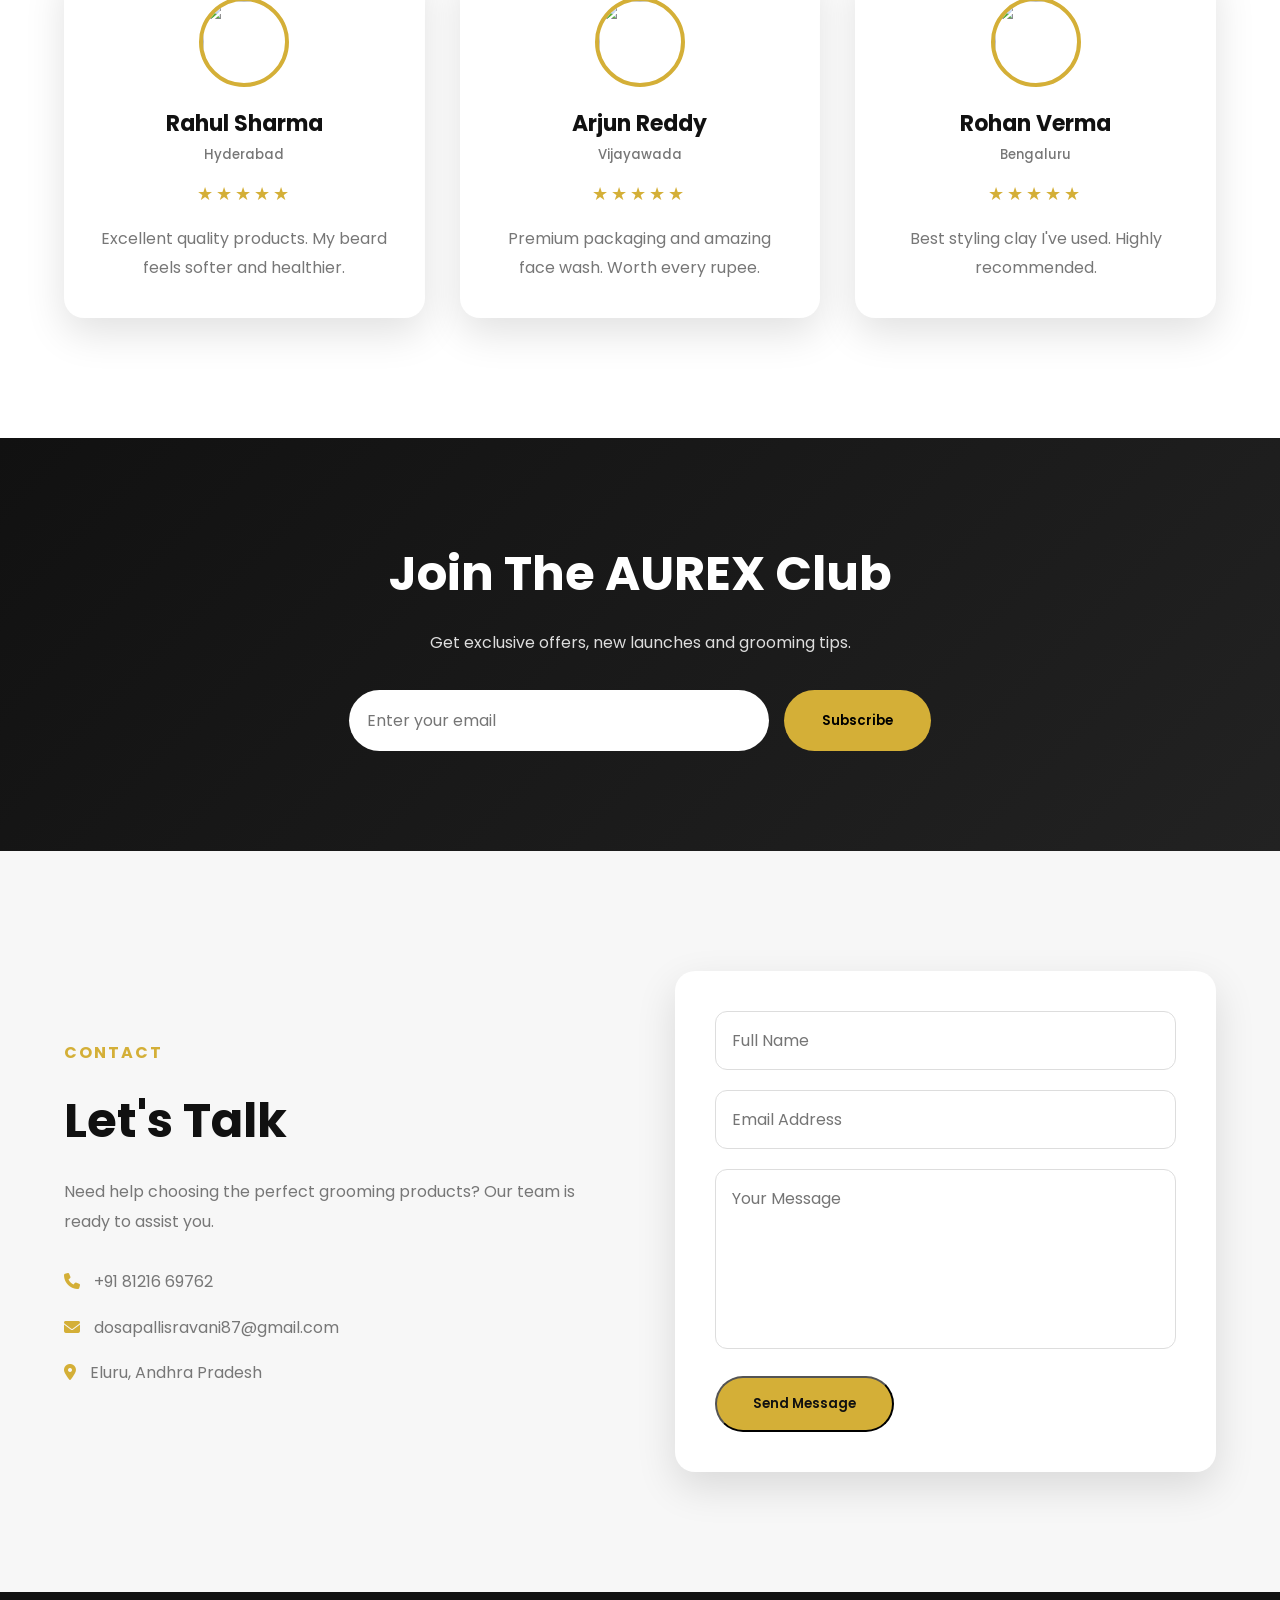
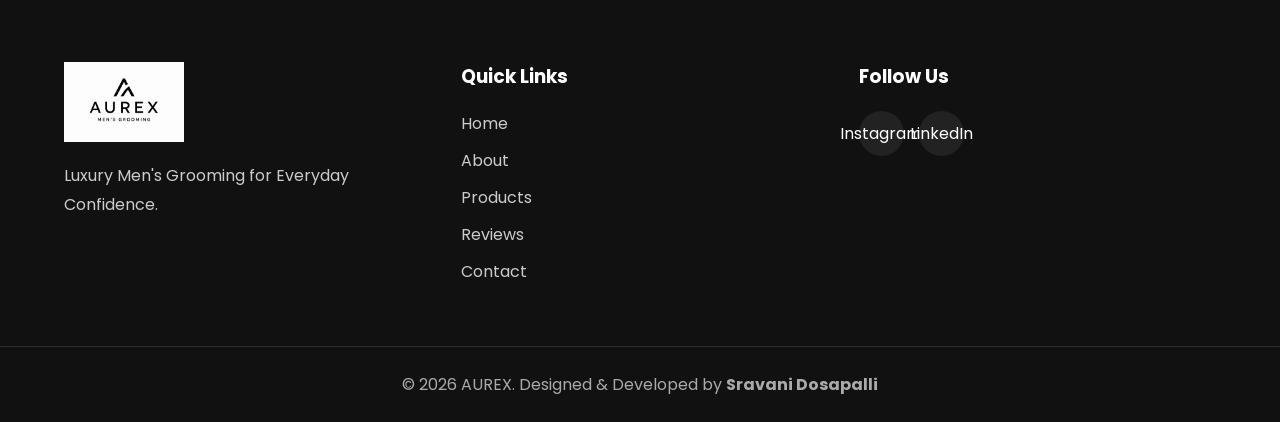
==== commit 00e7eb1c: "Update index.html" ====
--- a/Level1-Task1-simple-website/index.html
+++ b/Level1-Task1-simple-website/index.html
@@ -218,7 +218,7 @@
 
             <!-- Main Model -->
 
-            <img src="images/hero-model.png"
+            <img src="images/hero.png"
                  alt="Model"
                  class="hero-model">
 
@@ -230,11 +230,11 @@
                      class="product product-1"
                      alt="">
 
-                <img src="images/beard-oil.png"
+                <img src="images/beard oil.png"
                      class="product product-2"
                      alt="">
 
-                <img src="images/moisturizer.png"
+                <img src="images/moisture.png"
                      class="product product-3"
                      alt="">
 
@@ -434,7 +434,7 @@
 
 <div class="product-image">
 
-<img src="images/beard-oil.png">
+<img src="images/beard oil.png">
 
 </div>
 
@@ -476,7 +476,7 @@
 
 <div class="product-image">
 
-<img src="images/moisturizer.png">
+<img src="images/moisture.png">
 
 </div>
 
@@ -985,29 +985,13 @@
 
 <div class="social-icons">
 
-<a href="#">
-
-<i class="fab fa-facebook-f"></i>
-
+<a href="https://www.instagram.com/in/sravani_6274" target="_blank">
+               Instagram
 </a>
-
-<a href="#">
-
-<i class="fab fa-instagram"></i>
-
-</a>
-
-<a href="#">
-
-<i class="fab fa-x-twitter"></i>
-
-</a>
-
-<a href="#">
-
-<i class="fab fa-linkedin-in"></i>
-
-</a>
+<a href=" https://www.linkedin.com/in/sravani-dosapalli-619969385" target="_blank">
+                LinkedIn
+ </a>
+
 
 </div>
 
--- a/Level1-Task1-simple-website/style.css
+++ b/Level1-Task1-simple-website/style.css
@@ -1,75 +1,99 @@
-/*==========================
-  GOOGLE FONT
-==========================*/
+/*================================================== 
+AUREX - PREMIUM MEN'S GROOMING
+STYLE.CSS
+==================================================*/
+
+/*==========================
+GOOGLE FONT
+===========================*/
+
 @import url('https://fonts.googleapis.com/css2?family=Poppins:wght@300;400;500;600;700;800&display=swap');
 
 /*==========================
-  ROOT VARIABLES
-==========================*/
+ROOT VARIABLES
+===========================*/
 
 :root{
 
 --primary:#D4AF37;
---secondary:#B88917;
+--secondary:#B8860B;
+
 --black:#111111;
---dark:#1A1A1A;
+--dark:#1b1b1b;
 --white:#ffffff;
---text:#444;
---gray:#777;
---border:#2f2f2f;
-
---shadow:0 20px 40px rgba(0,0,0,.15);
-
---radius:15px;
+
+--gray:#777777;
+--light:#F6F3EE;
+
+--shadow:0 15px 40px rgba(0,0,0,.12);
 
 --transition:.4s ease;
 
+--radius:16px;
+
 }
 
 /*==========================
 RESET
-==========================*/
+===========================*/
 
 *{
+
 margin:0;
+
 padding:0;
+
 box-sizing:border-box;
+
+font-family:'Poppins',sans-serif;
+
 scroll-behavior:smooth;
-font-family:'Poppins',sans-serif;
+
 }
 
 body{
 
-background:#F6F2EB;
+background:var(--light);
+
 color:var(--black);
+
 overflow-x:hidden;
 
 }
 
 img{
+
 max-width:100%;
+
 display:block;
+
 }
 
 a{
+
 text-decoration:none;
+
 }
 
 ul{
+
 list-style:none;
+
 }
 
 .container{
 
 width:90%;
-max-width:1300px;
+
+max-width:1280px;
+
 margin:auto;
 
 }
 
 /*==========================
-NAVBAR
-==========================*/
+HEADER
+===========================*/
 
 .header{
 
@@ -81,395 +105,424 @@
 
 width:100%;
 
+padding:22px 0;
+
 z-index:1000;
 
-padding:20px 0;
+transition:var(--transition);
+
+}
+
+.header.active{
+
+background:rgba(255,255,255,.9);
+
+backdrop-filter:blur(14px);
+
+box-shadow:0 5px 25px rgba(0,0,0,.08);
+
+}
+
+.navbar{
+
+display:flex;
+
+justify-content:space-between;
+
+align-items:center;
+
+}
+
+.logo img{
+
+height:80px;
 
 transition:.4s;
 
 }
 
-.header.active{
-
-background:rgba(255,255,255,.85);
-
-backdrop-filter:blur(12px);
-
-box-shadow:0 10px 30px rgba(0,0,0,.08);
-
-}
-
-.navbar{
+.nav-links{
 
 display:flex;
 
-justify-content:space-between;
-
 align-items:center;
 
-}
-
-.logo img{
-
-height:85px;
+gap:40px;
+
+}
+
+.nav-links li a{
+
+font-size:17px;
+
+font-weight:500;
+
+color:var(--black);
+
+position:relative;
+
+transition:.3s;
+
+}
+
+.nav-links li a:hover{
+
+color:var(--primary);
+
+}
+.nav-links li a.active{
+
+color:var(--primary);
+
+}
+
+.nav-links li a.active::after{
+
+content:"";
+
+position:absolute;
+
+bottom:-8px;
+
+left:0;
+
+width:100%;
+
+height:3px;
+
+background:var(--primary);
+
+border-radius:10px;
+
+}
+
+.shop-btn{
+
+padding:14px 32px;
+
+background:var(--primary);
+
+color:var(--black);
+
+font-weight:600;
+
+border-radius:40px;
 
 transition:.4s;
 
 }
 
-.nav-links{
+.shop-btn:hover{
+
+background:var(--black);
+
+color:#fff;
+
+}
+
+.menu-btn{
+
+display:none;
+
+font-size:30px;
+
+cursor:pointer;
+
+}
+
+/*==========================
+HERO
+===========================*/
+
+.hero{
+
+min-height:100vh;
 
 display:flex;
 
-gap:45px;
-
 align-items:center;
 
-}
-
-.nav-links a{
-
-font-size:17px;
-
-font-weight:500;
+background:linear-gradient(120deg,
+#F7F2EA 48%,
+#1d1d1d 48%);
+
+padding-top:120px;
+
+overflow:hidden;
+
+}
+
+.hero-container{
+
+display:grid;
+
+grid-template-columns:1fr 1fr;
+
+align-items:center;
+
+gap:50px;
+
+}
+
+/*==========================
+LEFT
+===========================*/
+
+.hero-tag{
+
+display:inline-block;
+
+color:var(--primary);
+
+font-size:14px;
+
+font-weight:700;
+
+letter-spacing:2px;
+
+margin-bottom:20px;
+
+}
+
+.hero-left h1{
+
+font-size:5.5rem;
+
+font-weight:800;
+
+line-height:1;
+
+margin-bottom:25px;
+
+}
+
+.hero-left h1 span{
+
+color:var(--primary);
+
+}
+
+.line{
+
+width:90px;
+
+height:4px;
+
+background:#222;
+
+margin-bottom:30px;
+
+border-radius:10px;
+
+}
+
+.hero-left p{
+
+font-size:18px;
+
+line-height:1.8;
+
+color:var(--gray);
+
+max-width:520px;
+
+margin-bottom:40px;
+
+}
+
+.hero-buttons{
+
+display:flex;
+
+gap:20px;
+
+margin-bottom:60px;
+
+}
+
+.btn-primary{
+
+padding:16px 36px;
+
+background:var(--primary);
 
 color:#111;
 
+border-radius:50px;
+
+font-weight:600;
+
+display:inline-flex;
+
+align-items:center;
+
+gap:10px;
+
+transition:.4s;
+
+}
+
+.btn-primary:hover{
+
+background:#111;
+
+color:#fff;
+
+}
+
+.btn-secondary{
+
+padding:16px 36px;
+
+border:2px solid var(--primary);
+
+color:#111;
+
+border-radius:50px;
+
+font-weight:600;
+
+transition:.4s;
+
+}
+
+.btn-secondary:hover{
+
+background:var(--primary);
+
+}
+
+/*==========================
+FEATURES
+===========================*/
+
+.hero-features{
+
+display:flex;
+
+gap:30px;
+
+}
+
+.feature-box{
+
+text-align:center;
+
+}
+
+.feature-box i{
+
+font-size:30px;
+
+color:var(--primary);
+
+margin-bottom:10px;
+
+}
+
+.feature-box h4{
+
+font-size:18px;
+
+margin-bottom:5px;
+
+}
+
+.feature-box p{
+
+font-size:14px;
+
+margin:0;
+
+color:var(--gray);
+
+}
+
+/*==========================
+RIGHT
+===========================*/
+
+.hero-right{
+
 position:relative;
 
-transition:.3s;
-
-}
-
-.nav-links a:hover{
-
-color:var(--primary);
-
-}
-
-.nav-links .active{
-
-color:var(--primary);
-
-}
-
-.nav-links .active::after{
-
-content:"";
+display:flex;
+
+justify-content:center;
+
+align-items:flex-end;
+
+}
+
+.hero-model{
+
+width:560px;
+
+animation:float 5s ease-in-out infinite;
+
+z-index:2;
+
+}
+
+.floating-products{
 
 position:absolute;
 
-left:0;
-
-bottom:-10px;
-
-width:100%;
-
-height:3px;
-
-background:var(--primary);
-
-border-radius:5px;
-
-}
-
-.menu-btn{
-
-display:none;
-
-font-size:28px;
+bottom:10px;
+
+right:-20px;
+
+display:flex;
+
+gap:15px;
+
+align-items:flex-end;
+
+}
+
+.product{
+
+transition:.4s;
 
 cursor:pointer;
 
 }
 
-/*==========================
-HERO
-==========================*/
-
-.hero{
-
-position:relative;
-
-min-height:100vh;
-
-display:flex;
-
-align-items:center;
-
-overflow:hidden;
-
-background:linear-gradient(120deg,#F7F2EA 45%,#232323 45%);
-
-}
-
-.hero-overlay{
-
-position:absolute;
-
-width:100%;
-
-height:100%;
-
-background:linear-gradient(to right,
-
-rgba(255,255,255,.15),
-
-rgba(0,0,0,.15));
-
-}
-
-.hero-container{
-
-display:grid;
-
-grid-template-columns:1fr 1fr;
-
-align-items:center;
-
-gap:50px;
-
-position:relative;
-
-z-index:2;
-
-}
-
-/*==========================
-LEFT CONTENT
-==========================*/
-
-.hero-left{
-
-padding-top:70px;
-
-}
-
-.hero-logo{
-
-width:190px;
-
-margin-bottom:40px;
-
-}
-
-.hero-left h1{
-
-font-size:6rem;
-
-line-height:1;
-
-font-weight:800;
-
-letter-spacing:2px;
-
-color:#111;
-
-}
-
-.hero-left h1 span{
-
-color:var(--primary);
-
-}
-
-.line{
-
-width:90px;
-
-height:4px;
-
-background:#222;
-
-margin:35px 0;
-
-border-radius:20px;
-
-}
-
-.hero-left p{
-
-font-size:1.3rem;
-
-line-height:1.8;
-
-color:#333;
-
-margin-bottom:45px;
-
-}
-
-.hero-btn{
-
-display:inline-flex;
-
-align-items:center;
-
-gap:15px;
-
-padding:18px 45px;
-
-background:var(--primary);
-
-color:#111;
-
-font-size:18px;
-
-font-weight:700;
-
-border-radius:10px;
-
-transition:.4s;
-
-box-shadow:0 10px 30px rgba(212,175,55,.3);
-
-}
-
-.hero-btn:hover{
-
-transform:translateY(-6px);
-
-background:#111;
-
-color:#fff;
-
-}
-
-/*==========================
-FEATURES
-==========================*/
-
-.hero-features{
-
-display:flex;
-
-gap:50px;
-
-margin-top:70px;
-
-}
-
-.feature{
-
-text-align:center;
-
-}
-
-.feature i{
-
-font-size:34px;
-
-color:#111;
-
-margin-bottom:15px;
-
-}
-
-.feature h4{
-
-font-size:18px;
-
-font-weight:700;
-
-}
-
-.feature p{
-
-font-size:14px;
-
-margin-top:5px;
-
-color:var(--gray);
-
-}
-
-/*==========================
-RIGHT SIDE
-==========================*/
-
-.hero-right{
-
-position:relative;
-
-display:flex;
-
-justify-content:center;
-
-align-items:flex-end;
-
-}
-
-.hero-model{
-
-width:600px;
-
-z-index:3;
-
-animation:floatModel 5s ease-in-out infinite;
-
-}
-
-.products{
-
-position:absolute;
-
-bottom:0;
-
-right:-20px;
-
-display:flex;
-
-align-items:flex-end;
-
-gap:18px;
-
-z-index:5;
-
-}
-
-.product{
-
-transition:.5s;
-
-cursor:pointer;
-
-}
-
 .product:hover{
 
-transform:translateY(-15px) scale(1.05);
-
-}
-
-.facewash{
-
-width:150px;
-
-}
-
-.moisturizer{
-
-width:145px;
-
-}
-
-.clay{
-
-width:135px;
-
-}
-
-.beard{
+transform:translateY(-12px);
+
+}
+
+.product-1{
+
+width:130px;
+
+}
+
+.product-2{
 
 width:110px;
 
 }
 
+.product-3{
+
+width:120px;
+
+}
+
+.product-4{
+
+width:100px;
+
+}
+
 /*==========================
 ANIMATION
-==========================*/
-
-@keyframes floatModel{
+===========================*/
+
+@keyframes float{
 
 0%{
 
@@ -479,7 +532,7 @@
 
 50%{
 
-transform:translateY(-10px);
+transform:translateY(-12px);
 
 }
 
@@ -508,95 +561,171 @@
 
 grid-template-columns:1fr 1fr;
 
+align-items:center;
+
 gap:70px;
 
+}
+
+.about-image{
+
+position:relative;
+
+}
+
+.about-image img{
+
+width:100%;
+
+border-radius:25px;
+
+box-shadow:var(--shadow);
+
+transition:var(--transition);
+
+}
+
+.about-image img:hover{
+
+transform:scale(1.03);
+
+}
+
+.experience-card{
+
+position:absolute;
+
+bottom:-30px;
+
+right:-30px;
+
+background:var(--primary);
+
+padding:25px;
+
+border-radius:20px;
+
+text-align:center;
+
+box-shadow:var(--shadow);
+
+}
+
+.experience-card h2{
+
+font-size:48px;
+
+color:#111;
+
+}
+
+.experience-card p{
+
+font-weight:600;
+
+}
+
+.about-content .section-tag{
+
+color:var(--primary);
+
+font-weight:700;
+
+letter-spacing:2px;
+
+font-size:14px;
+
+}
+
+.about-content h2{
+
+font-size:3.2rem;
+
+margin:20px 0;
+
+line-height:1.2;
+
+}
+
+.about-content p{
+
+font-size:17px;
+
+line-height:1.9;
+
+color:var(--gray);
+
+margin-bottom:25px;
+
+}
+
+.about-list{
+
+display:grid;
+
+grid-template-columns:repeat(2,1fr);
+
+gap:18px;
+
+margin:30px 0;
+
+}
+
+.list-item{
+
+display:flex;
+
 align-items:center;
 
-}
-
-.about-image{
-
-position:relative;
-
-}
-
-.about-image img{
-
-width:100%;
-
-border-radius:25px;
-
-box-shadow:var(--shadow);
-
-transition:var(--transition);
-
-}
-
-.about-image img:hover{
-
-transform:scale(1.03);
-
-}
-
-.about-content span{
+gap:10px;
+
+}
+
+.list-item i{
 
 color:var(--primary);
 
-font-weight:600;
+font-size:20px;
+
+}
+
+/*==========================
+SECTION TITLE
+==========================*/
+
+.section-heading{
+
+text-align:center;
+
+margin-bottom:70px;
+
+}
+
+.section-heading span{
+
+color:var(--primary);
+
+font-size:14px;
+
+font-weight:700;
 
 letter-spacing:2px;
 
-text-transform:uppercase;
-
-}
-
-.about-content h2{
+}
+
+.section-heading h2{
 
 font-size:3rem;
 
-margin:20px 0;
-
-color:var(--black);
-
-}
-
-.about-content p{
-
-font-size:17px;
-
-line-height:1.9;
+margin:15px 0;
+
+}
+
+.section-heading p{
+
+font-size:18px;
 
 color:var(--gray);
-
-margin-bottom:25px;
-
-}
-
-.about-btn{
-
-display:inline-block;
-
-padding:16px 38px;
-
-background:var(--primary);
-
-color:#111;
-
-font-weight:600;
-
-border-radius:10px;
-
-transition:var(--transition);
-
-}
-
-.about-btn:hover{
-
-background:#111;
-
-color:#fff;
-
-transform:translateY(-5px);
 
 }
 
@@ -604,133 +733,125 @@
 PRODUCTS
 ==========================*/
 
-.products-section{
+.products{
 
 padding:120px 0;
 
-background:#f8f8f8;
-
-}
-
-.section-title{
+background:#f7f7f7;
+
+}
+
+.product-grid{
+
+display:grid;
+
+grid-template-columns:repeat(auto-fit,minmax(270px,1fr));
+
+gap:35px;
+
+}
+
+.product-card{
+
+background:#fff;
+
+border-radius:25px;
+
+overflow:hidden;
+
+box-shadow:var(--shadow);
+
+transition:var(--transition);
+
+}
+
+.product-card:hover{
+
+transform:translateY(-12px);
+
+}
+
+.product-image{
+
+padding:35px;
+
+display:flex;
+
+justify-content:center;
+
+background:#fafafa;
+
+}
+
+.product-image img{
+
+height:230px;
+
+object-fit:contain;
+
+transition:.4s;
+
+}
+
+.product-card:hover img{
+
+transform:scale(1.08);
+
+}
+
+.product-info{
+
+padding:30px;
 
 text-align:center;
 
-font-size:3rem;
-
-margin-bottom:15px;
-
-}
-
-.section-subtitle{
-
-text-align:center;
+}
+
+.product-info h3{
+
+font-size:24px;
+
+margin-bottom:12px;
+
+}
+
+.product-info p{
 
 color:var(--gray);
 
-margin-bottom:70px;
-
-font-size:18px;
-
-}
-
-.product-grid{
-
-display:grid;
-
-grid-template-columns:repeat(auto-fit,minmax(260px,1fr));
-
-gap:35px;
-
-}
-
-.product-card{
-
-background:#fff;
-
-border-radius:20px;
-
-overflow:hidden;
-
-box-shadow:var(--shadow);
-
-transition:var(--transition);
-
-position:relative;
-
-}
-
-.product-card:hover{
-
-transform:translateY(-12px);
-
-}
-
-.product-card img{
-
-height:320px;
-
-width:100%;
-
-object-fit:cover;
-
-}
-
-.product-info{
-
-padding:25px;
-
-text-align:center;
-
-}
-
-.product-info h3{
+margin-bottom:20px;
+
+}
+
+.price{
 
 font-size:24px;
 
-margin-bottom:10px;
-
-}
-
-.product-info p{
-
-color:var(--gray);
-
-margin-bottom:18px;
-
-}
-
-.price{
-
-font-size:22px;
-
 font-weight:700;
 
 color:var(--primary);
 
-display:block;
-
 margin-bottom:20px;
 
 }
 
-.buy-btn{
+.product-btn{
 
 display:inline-block;
 
-padding:12px 28px;
+padding:14px 30px;
 
 background:#111;
 
 color:#fff;
 
-border-radius:8px;
-
-transition:var(--transition);
-
-}
-
-.buy-btn:hover{
+border-radius:40px;
+
+transition:.4s;
+
+}
+
+.product-btn:hover{
 
 background:var(--primary);
 
@@ -742,7 +863,7 @@
 WHY CHOOSE US
 ==========================*/
 
-.why{
+.why-section{
 
 padding:120px 0;
 
@@ -766,17 +887,17 @@
 
 .why-card{
 
+background:#1d1d1d;
+
 padding:40px 30px;
 
-background:#1d1d1d;
-
 border-radius:20px;
 
 text-align:center;
 
-transition:var(--transition);
-
-border:1px solid #2d2d2d;
+border:1px solid #2a2a2a;
+
+transition:.4s;
 
 }
 
@@ -802,15 +923,15 @@
 
 margin-bottom:15px;
 
-font-size:24px;
+font-size:23px;
 
 }
 
 .why-card p{
 
+color:#cccccc;
+
 line-height:1.8;
-
-color:#cfcfcf;
 
 }
 
@@ -838,17 +959,25 @@
 
 }
 
-.stat h2{
+.stat-box{
+
+padding:20px;
+
+}
+
+.stat-box h2{
 
 font-size:52px;
 
+font-weight:800;
+
 color:#111;
 
 margin-bottom:10px;
 
 }
 
-.stat p{
+.stat-box p{
 
 font-size:18px;
 
@@ -877,7 +1006,7 @@
 
 gap:35px;
 
-margin-top:70px;
+margin-top:60px;
 
 }
 
@@ -891,29 +1020,55 @@
 
 box-shadow:var(--shadow);
 
+text-align:center;
+
 transition:var(--transition);
 
-position:relative;
-
-overflow:hidden;
-
 }
 
 .review-card:hover{
 
-transform:translateY(-10px);
-
-}
-
-.review-card::before{
-
-content:"★★★★★";
-
-position:absolute;
-
-top:25px;
-
-right:25px;
+transform:translateY(-12px);
+
+}
+
+.review-card img{
+
+width:90px;
+
+height:90px;
+
+border-radius:50%;
+
+object-fit:cover;
+
+margin:auto;
+
+margin-bottom:20px;
+
+border:4px solid var(--primary);
+
+}
+
+.review-card h3{
+
+font-size:22px;
+
+margin-bottom:5px;
+
+}
+
+.review-card h5{
+
+color:var(--gray);
+
+margin-bottom:15px;
+
+font-weight:500;
+
+}
+
+.stars{
 
 color:var(--primary);
 
@@ -921,53 +1076,15 @@
 
 letter-spacing:3px;
 
-}
-
-.review-profile{
-
-display:flex;
-
-align-items:center;
-
-gap:15px;
-
-margin-bottom:20px;
-
-}
-
-.review-profile img{
-
-width:70px;
-
-height:70px;
-
-border-radius:50%;
-
-object-fit:cover;
-
-}
-
-.review-profile h4{
-
-font-size:20px;
-
-}
-
-.review-profile span{
-
-font-size:14px;
+margin-bottom:18px;
+
+}
+
+.review-card p{
 
 color:var(--gray);
 
-}
-
-.review-card p{
-
 line-height:1.8;
-
-color:var(--gray);
-
-margin-top:15px;
 
 }
 
@@ -979,7 +1096,7 @@
 
 padding:100px 0;
 
-background:linear-gradient(135deg,#111,#2b2b2b);
+background:linear-gradient(135deg,#111,#222);
 
 text-align:center;
 
@@ -997,15 +1114,13 @@
 
 .newsletter p{
 
-font-size:17px;
-
 color:#ddd;
 
-margin-bottom:40px;
-
-}
-
-.newsletter form{
+margin-bottom:35px;
+
+}
+
+.newsletter-form{
 
 display:flex;
 
@@ -1017,7 +1132,7 @@
 
 }
 
-.newsletter input{
+.newsletter-form input{
 
 width:420px;
 
@@ -1027,33 +1142,31 @@
 
 outline:none;
 
-border-radius:10px;
+border-radius:50px;
 
 font-size:16px;
 
 }
 
-.newsletter button{
-
-padding:18px 35px;
+.newsletter-form button{
+
+padding:18px 38px;
+
+background:var(--primary);
 
 border:none;
 
-background:var(--primary);
-
-font-size:16px;
+border-radius:50px;
 
 font-weight:600;
 
-border-radius:10px;
-
 cursor:pointer;
 
-transition:var(--transition);
-
-}
-
-.newsletter button:hover{
+transition:.4s;
+
+}
+
+.newsletter-form button:hover{
 
 background:#fff;
 
@@ -1067,7 +1180,7 @@
 
 padding:120px 0;
 
-background:#f8f8f8;
+background:#f7f7f7;
 
 }
 
@@ -1077,17 +1190,27 @@
 
 grid-template-columns:1fr 1fr;
 
-gap:60px;
+gap:70px;
 
 align-items:center;
 
 }
 
+.contact-info span{
+
+color:var(--primary);
+
+font-weight:700;
+
+letter-spacing:2px;
+
+}
+
 .contact-info h2{
 
 font-size:3rem;
 
-margin-bottom:25px;
+margin:20px 0;
 
 }
 
@@ -1097,71 +1220,61 @@
 
 color:var(--gray);
 
+margin-bottom:15px;
+
+}
+
+.contact-details{
+
+margin-top:30px;
+
+}
+
+.contact-details i{
+
+color:var(--primary);
+
+margin-right:10px;
+
+}
+
+.contact-form{
+
+background:#fff;
+
+padding:40px;
+
+border-radius:20px;
+
+box-shadow:var(--shadow);
+
+}
+
+.contact-form input,
+
+.contact-form textarea{
+
+width:100%;
+
+padding:16px;
+
 margin-bottom:20px;
 
-}
-
-.contact-info i{
-
-color:var(--primary);
-
-margin-right:10px;
-
-font-size:20px;
-
-}
-
-.contact-form input,
+border:1px solid #ddd;
+
+outline:none;
+
+border-radius:12px;
+
+font-size:16px;
+
+}
 
 .contact-form textarea{
 
-width:100%;
-
-padding:18px;
-
-margin-bottom:20px;
-
-border:1px solid #ddd;
-
-outline:none;
-
-border-radius:10px;
-
-font-size:16px;
-
-}
-
-.contact-form textarea{
-
 height:180px;
 
 resize:none;
-
-}
-
-.contact-form button{
-
-padding:16px 35px;
-
-border:none;
-
-background:var(--primary);
-
-border-radius:10px;
-
-cursor:pointer;
-
-font-weight:600;
-
-transition:var(--transition);
-
-}
-
-.contact-form button:hover{
-
-background:#111;
-
-color:#fff;
 
 }
 
@@ -1173,10 +1286,10 @@
 
 background:#111;
 
-padding:60px 0 25px;
-
 color:#fff;
 
+padding-top:70px;
+
 }
 
 .footer-container{
@@ -1187,44 +1300,50 @@
 
 gap:40px;
 
-margin-bottom:40px;
-
-}
-
-.footer-logo h2{
-
-font-size:34px;
+padding-bottom:50px;
+
+}
+
+.footer-logo img{
+
+height:80px;
+
+margin-bottom:20px;
+
+}
+
+.footer-logo p{
+
+color:#ccc;
+
+line-height:1.8;
+
+}
+
+.footer-links h3,
+
+.footer-social h3{
+
+margin-bottom:20px;
+
+}
+
+.footer-links a{
+
+display:block;
+
+color:#ccc;
+
+margin-bottom:12px;
+
+transition:.3s;
+
+}
+
+.footer-links a:hover{
 
 color:var(--primary);
 
-margin-bottom:15px;
-
-}
-
-.footer-links h3,
-
-.footer-contact h3{
-
-margin-bottom:20px;
-
-}
-
-.footer-links a{
-
-display:block;
-
-color:#ccc;
-
-margin-bottom:12px;
-
-transition:.3s;
-
-}
-
-.footer-links a:hover{
-
-color:var(--primary);
-
 padding-left:8px;
 
 }
@@ -1235,7 +1354,7 @@
 
 gap:15px;
 
-margin-top:20px;
+margin-top:15px;
 
 }
 
@@ -1245,8 +1364,6 @@
 
 height:45px;
 
-background:#1d1d1d;
-
 display:flex;
 
 justify-content:center;
@@ -1255,6 +1372,8 @@
 
 border-radius:50%;
 
+background:#222;
+
 color:#fff;
 
 transition:.4s;
@@ -1271,13 +1390,73 @@
 
 .footer-bottom{
 
-border-top:1px solid #2a2a2a;
-
-padding-top:20px;
+border-top:1px solid #2d2d2d;
 
 text-align:center;
 
+padding:25px 0;
+
 color:#aaa;
+
+}
+
+/*==========================
+BACK TO TOP
+==========================*/
+
+.top-btn{
+
+position:fixed;
+
+right:30px;
+
+bottom:30px;
+
+width:55px;
+
+height:55px;
+
+border:none;
+
+border-radius:50%;
+
+background:var(--primary);
+
+color:#111;
+
+font-size:22px;
+
+cursor:pointer;
+
+display:flex;
+
+justify-content:center;
+
+align-items:center;
+
+opacity:0;
+
+visibility:hidden;
+
+transition:.4s;
+
+z-index:999;
+
+}
+
+.top-btn.show{
+
+opacity:1;
+
+visibility:visible;
+
+}
+
+.top-btn:hover{
+
+background:#111;
+
+color:#fff;
 
 }
 
@@ -1309,10 +1488,12 @@
 RESPONSIVE
 ==========================*/
 
-@media(max-width:991px){
+@media(max-width:992px){
 
 .hero-container,
+
 .about-container,
+
 .contact-container{
 
 grid-template-columns:1fr;
@@ -1321,89 +1502,103 @@
 
 }
 
-.hero-left{
-
-order:2;
-
-}
-
 .hero-right{
 
-order:1;
-
-margin-bottom:50px;
+margin-top:50px;
+
+}
+
+.about-list{
+
+grid-template-columns:1fr;
+
+}
+
+.stats-grid{
+
+grid-template-columns:repeat(2,1fr);
+
+}
+
+}
+
+@media(max-width:768px){
+
+.nav-links{
+
+display:none;
+
+}
+
+.menu-btn{
+
+display:block;
+
+}
+
+.hero-left h1{
+
+font-size:3.4rem;
+
+}
+
+.hero-features{
+
+flex-direction:column;
+
+}
+
+.review-grid,
+
+.product-grid,
+
+.why-grid{
+
+grid-template-columns:1fr;
+
+}
+
+.newsletter-form{
+
+flex-direction:column;
+
+}
+
+.newsletter-form input{
+
+width:100%;
+
+}
+
+.stats-grid{
+
+grid-template-columns:1fr;
+
+}
+
+}
+
+@media(max-width:576px){
+
+.logo img{
+
+height:65px;
 
 }
 
 .hero-model{
 
-width:420px;
-
-margin:auto;
-
-}
-
-.products{
-
-position:relative;
-
-justify-content:center;
-
-right:0;
-
-margin-top:20px;
-
-}
-
-.stats-grid{
-
-grid-template-columns:repeat(2,1fr);
-
-}
-
-}
-
-@media(max-width:768px){
-
-.nav-links{
-
-display:none;
-
-}
-
-.menu-btn{
-
-display:block;
+width:320px;
 
 }
 
 .hero-left h1{
 
-font-size:3.5rem;
-
-}
-
-.hero-features{
-
-flex-direction:column;
-
-gap:25px;
-
-}
-
-.newsletter input{
-
-width:100%;
-
-}
-
-.stats-grid{
-
-grid-template-columns:1fr;
-
-}
-
-.section-title,
+font-size:2.7rem;
+
+}
+
+.section-heading h2,
 
 .about-content h2,
 
@@ -1411,13 +1606,9 @@
 
 .newsletter h2{
 
-font-size:2.3rem;
-
-}
-
-}
-
-@media(max-width:576px){
+font-size:2.2rem;
+
+}
 
 .container{
 
@@ -1425,28 +1616,4 @@
 
 }
 
-.hero-model{
-
-width:300px;
-
-}
-
-.hero-left h1{
-
-font-size:2.8rem;
-
-}
-
-.logo img{
-
-height:65px;
-
-}
-
-.product img{
-
-width:80px !important;
-
-}
-
-}
+}
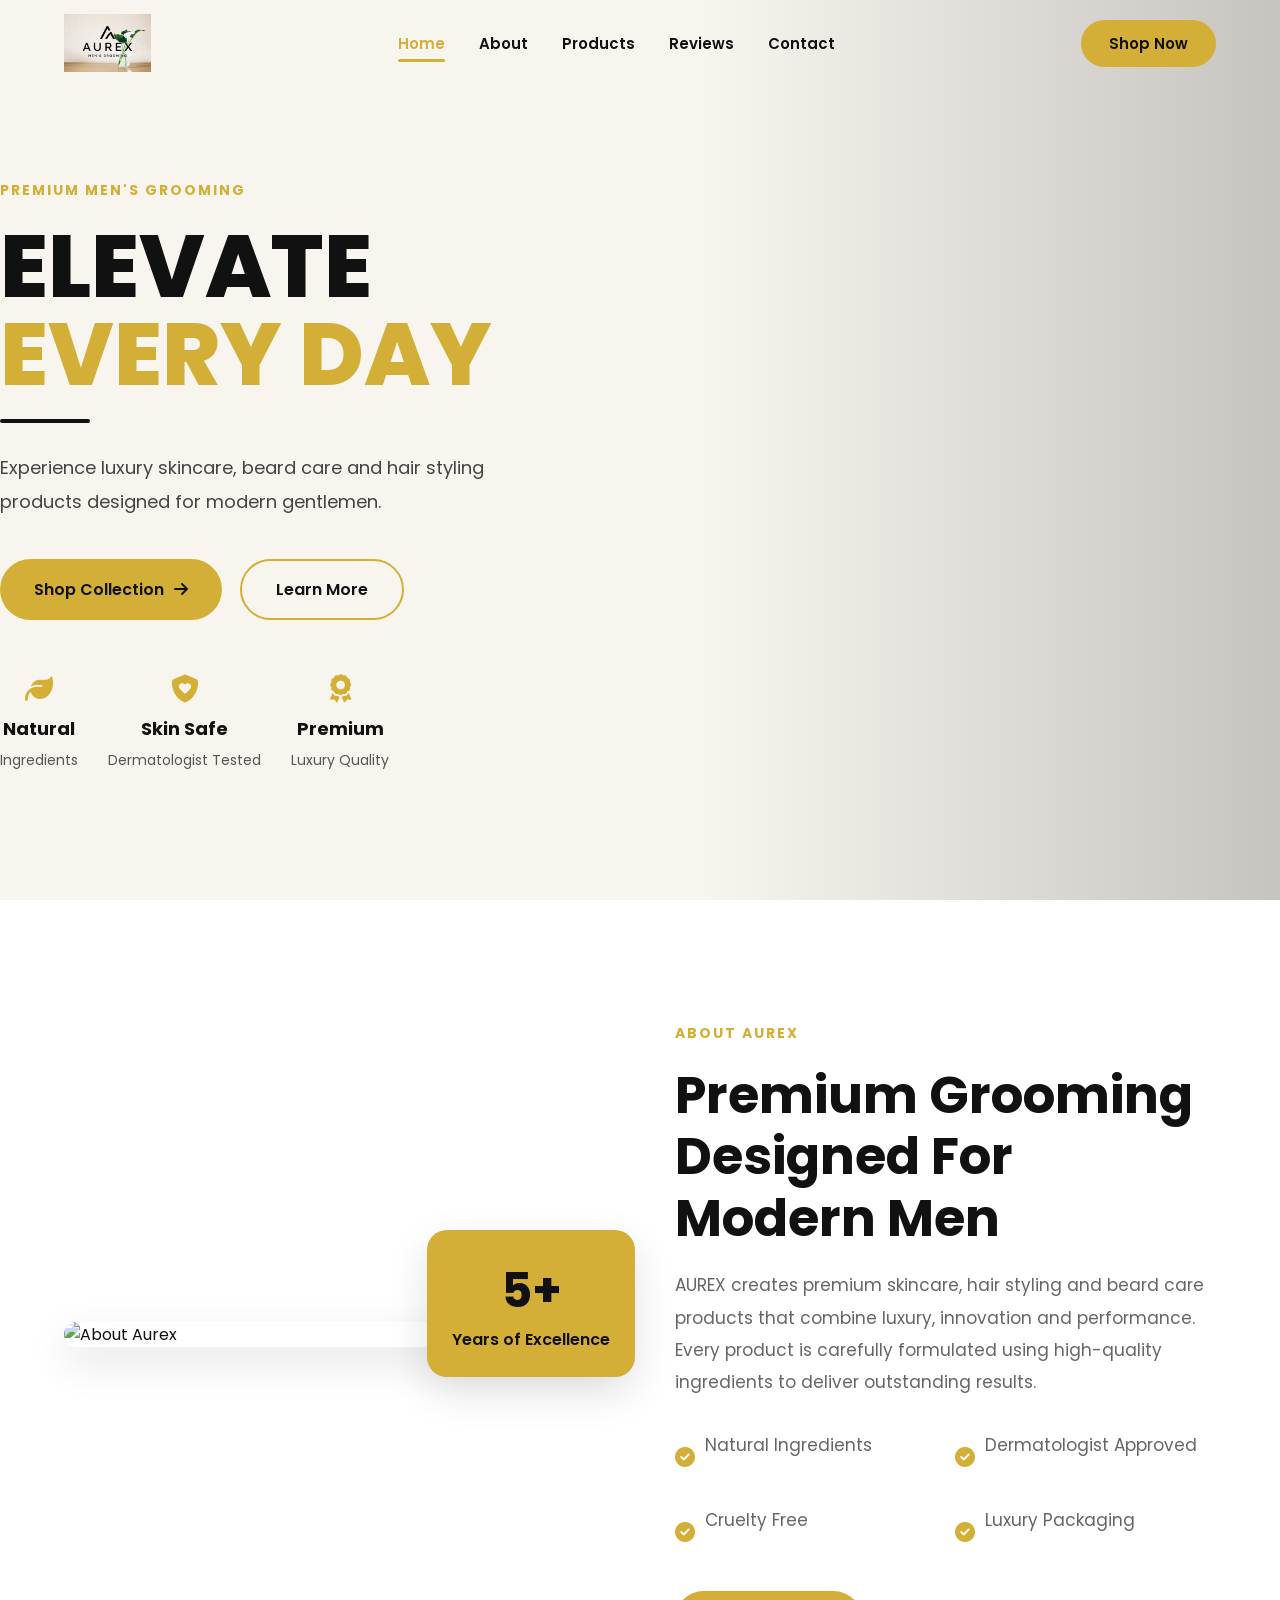
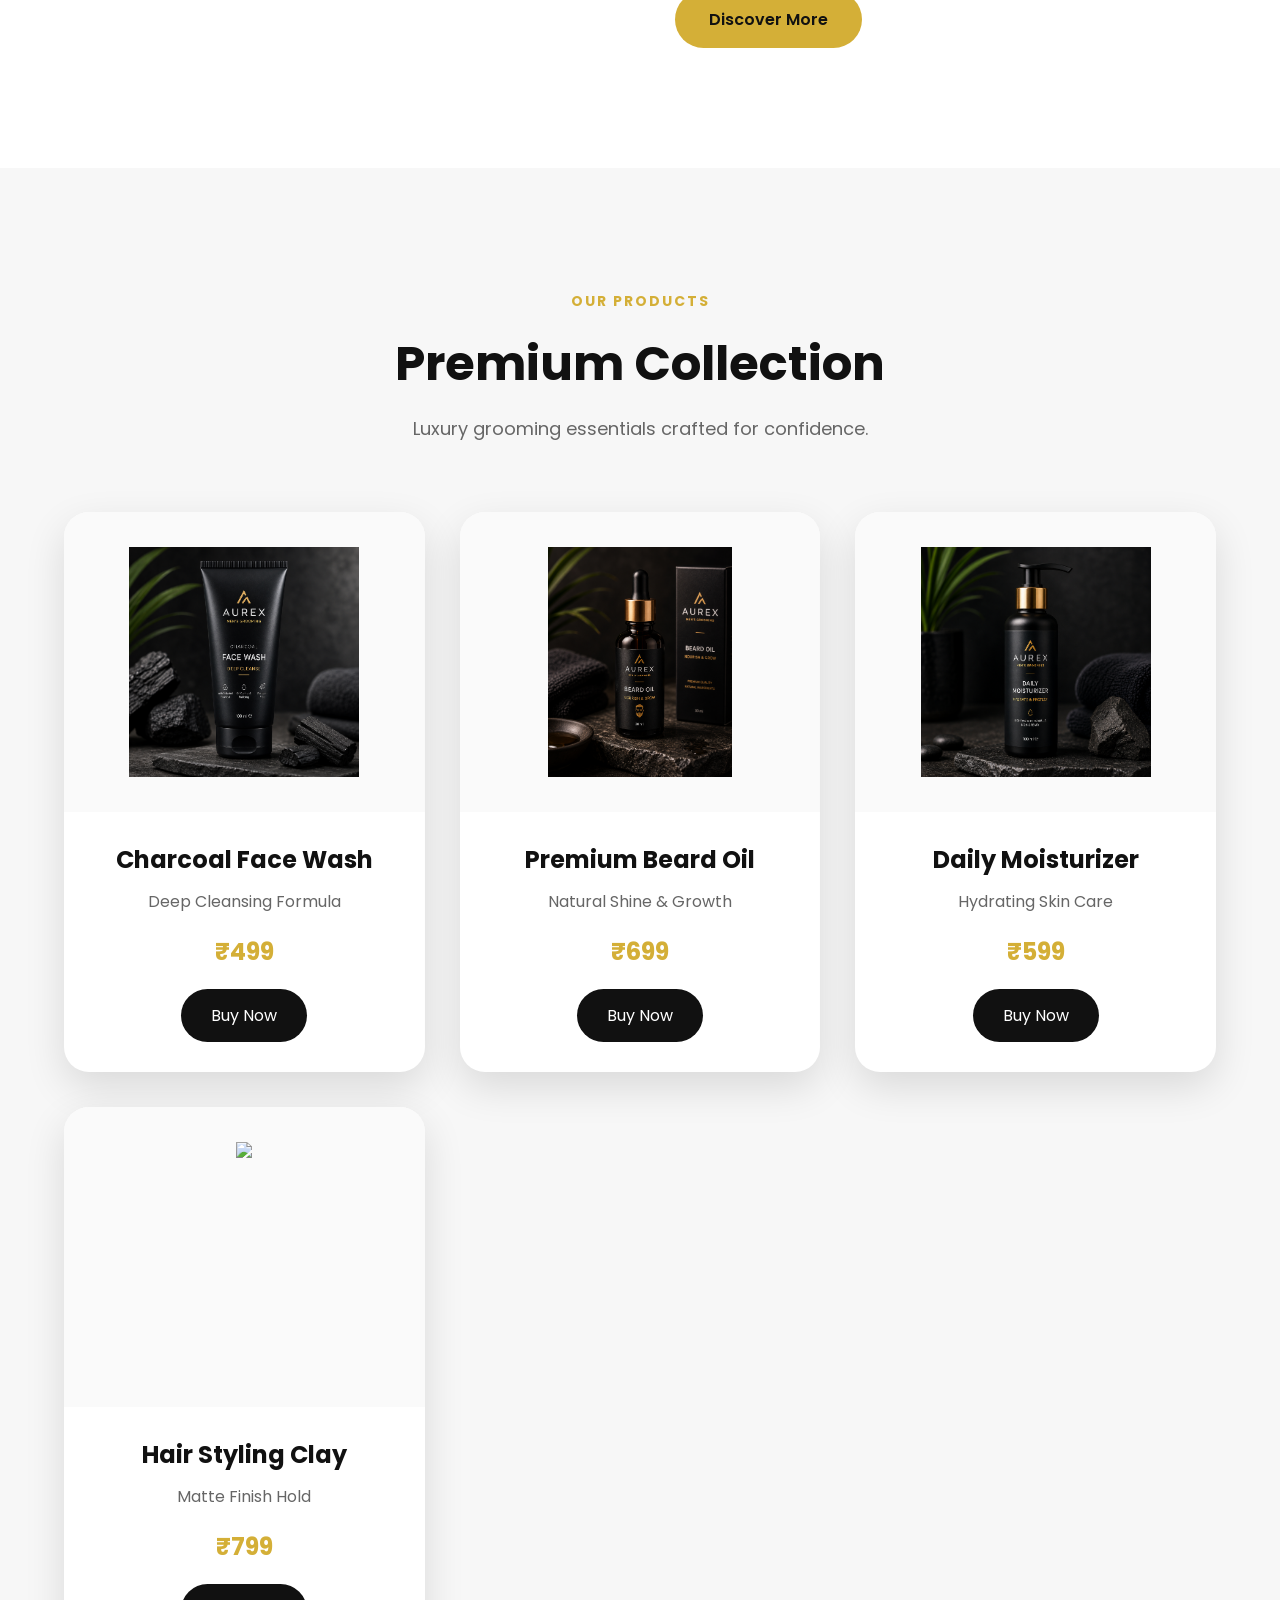
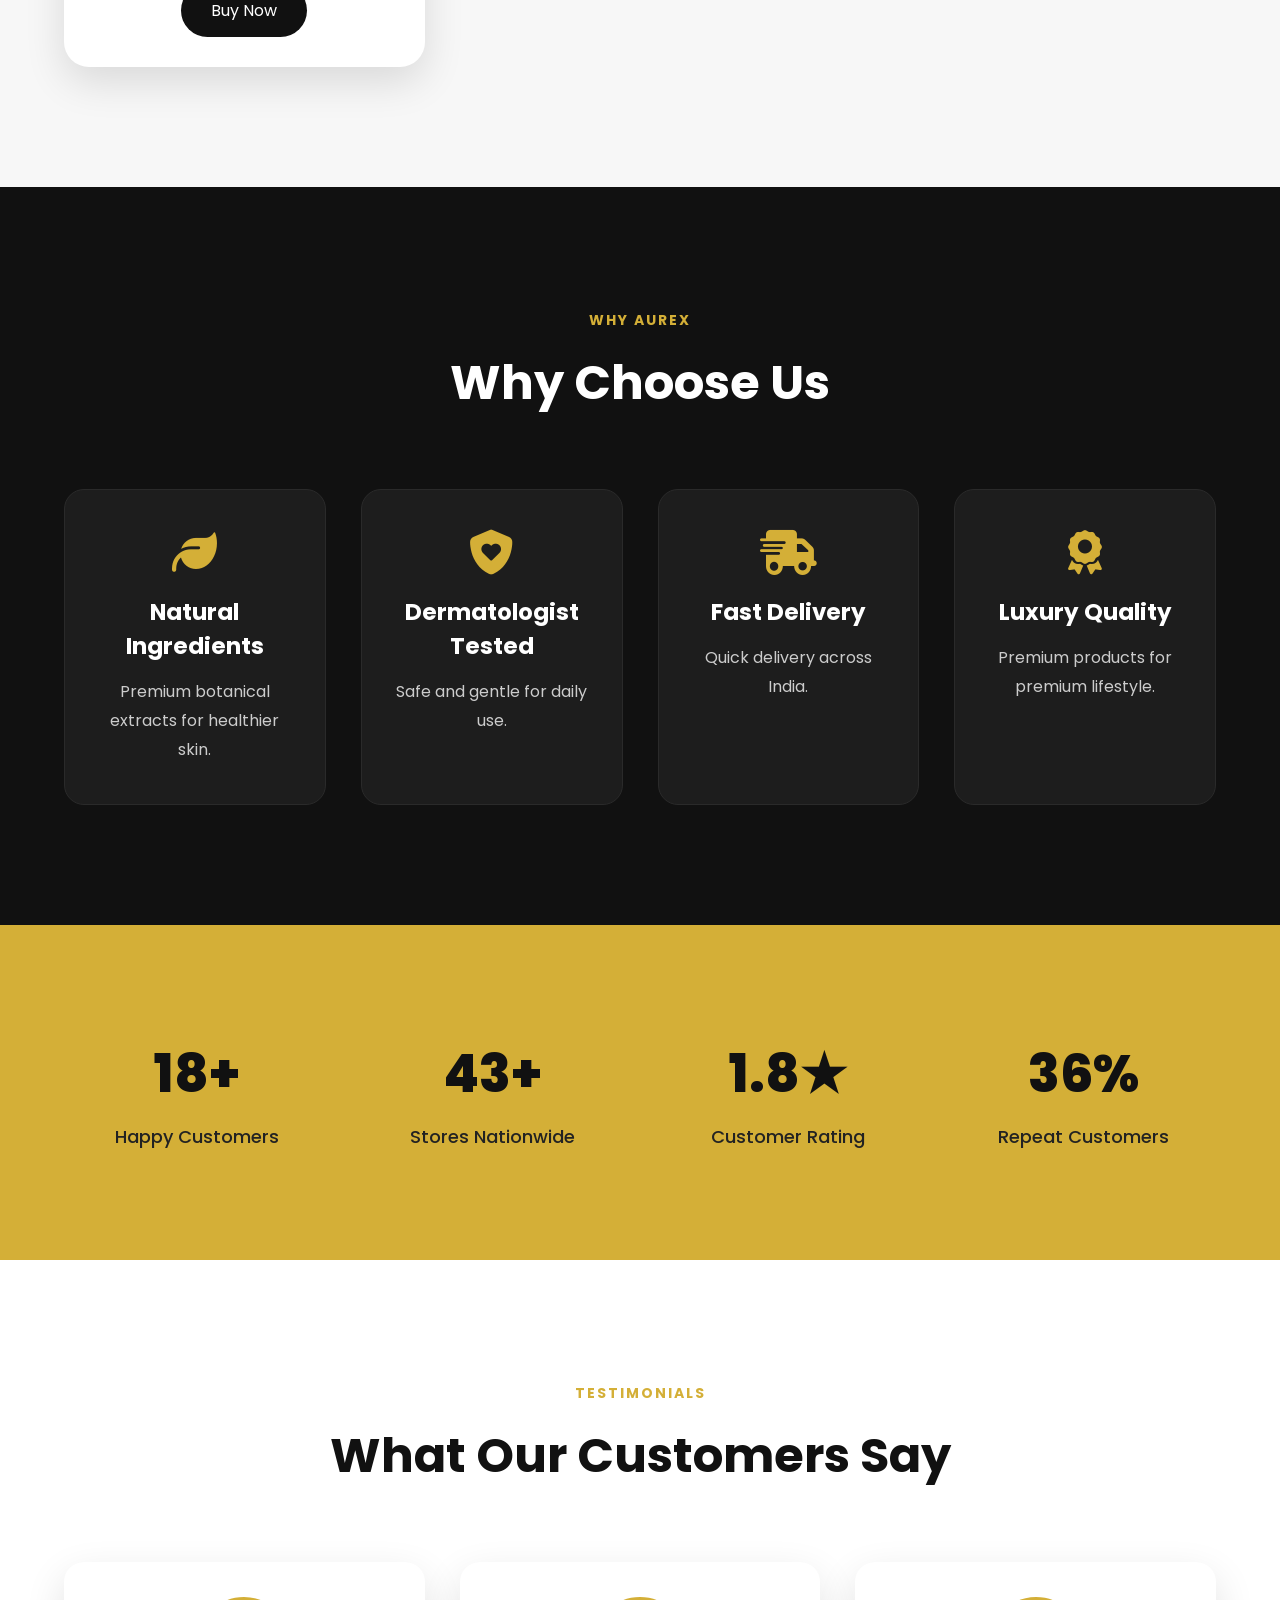
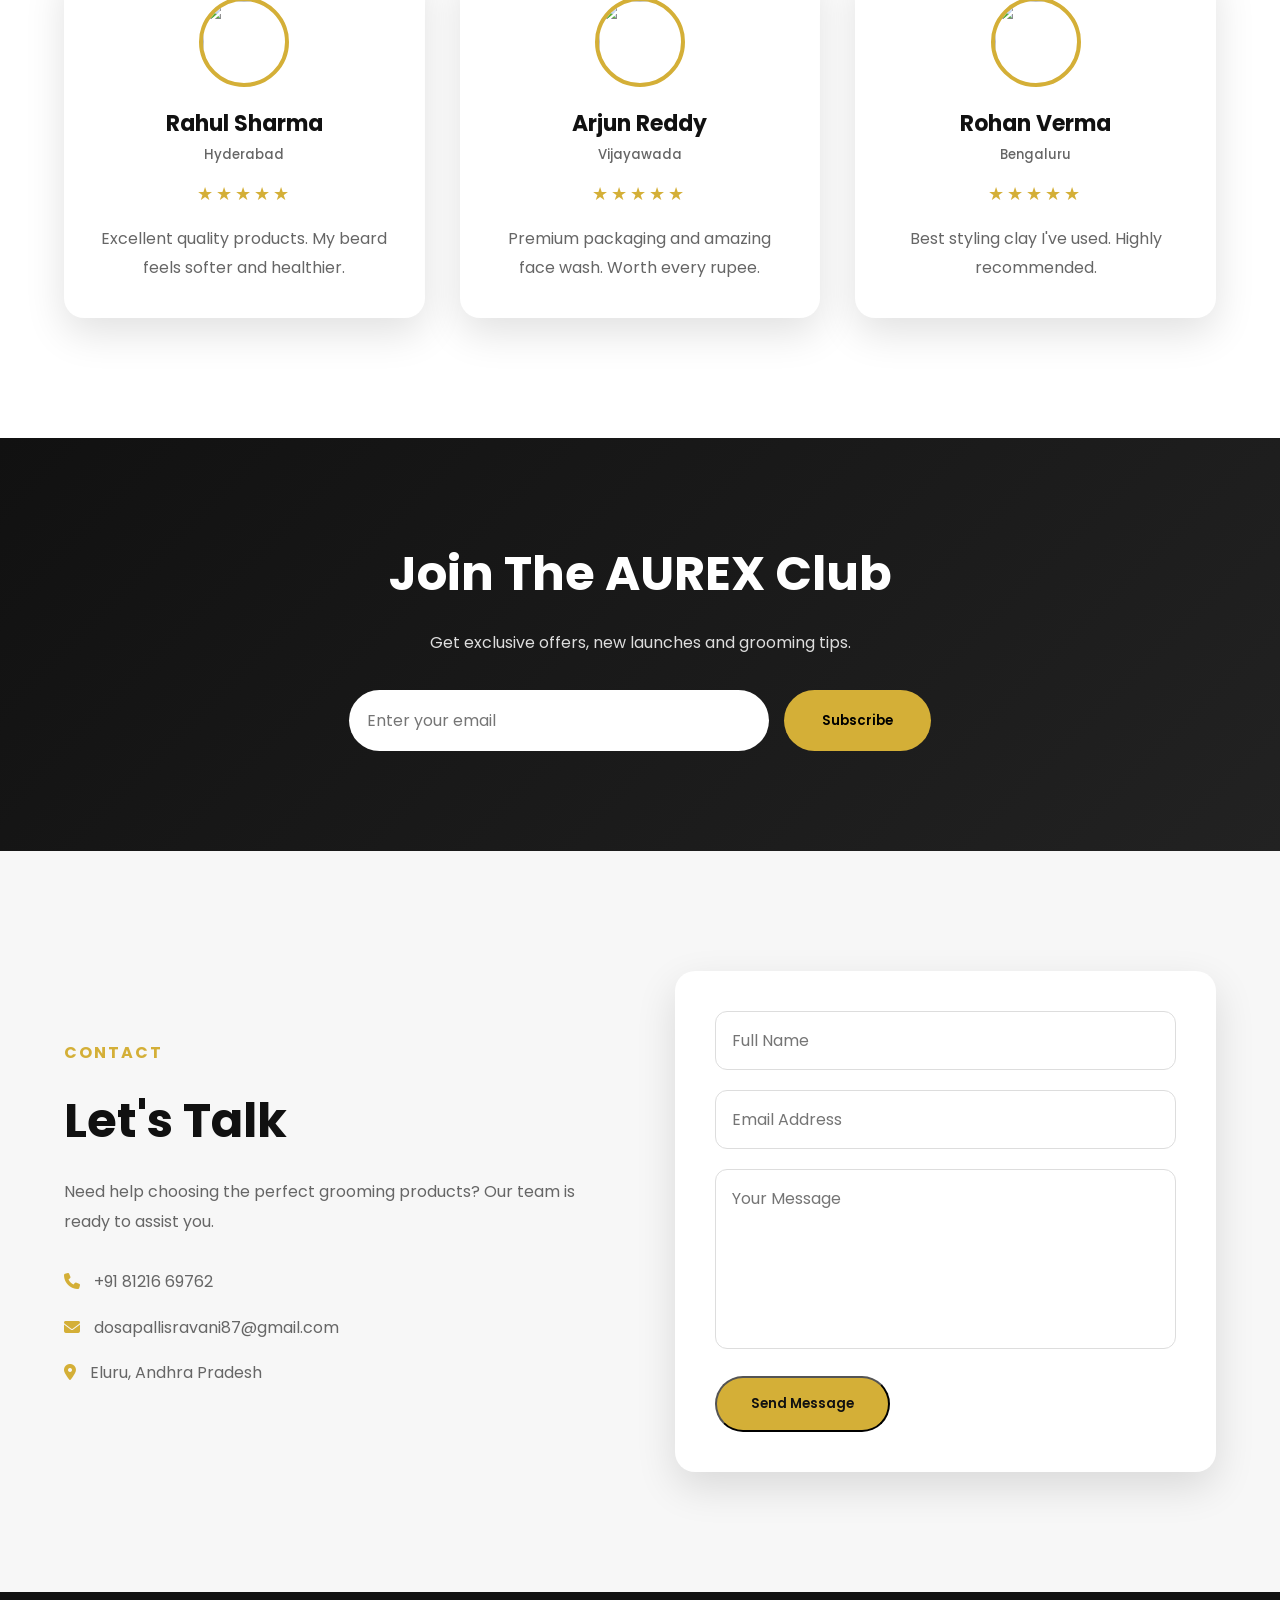
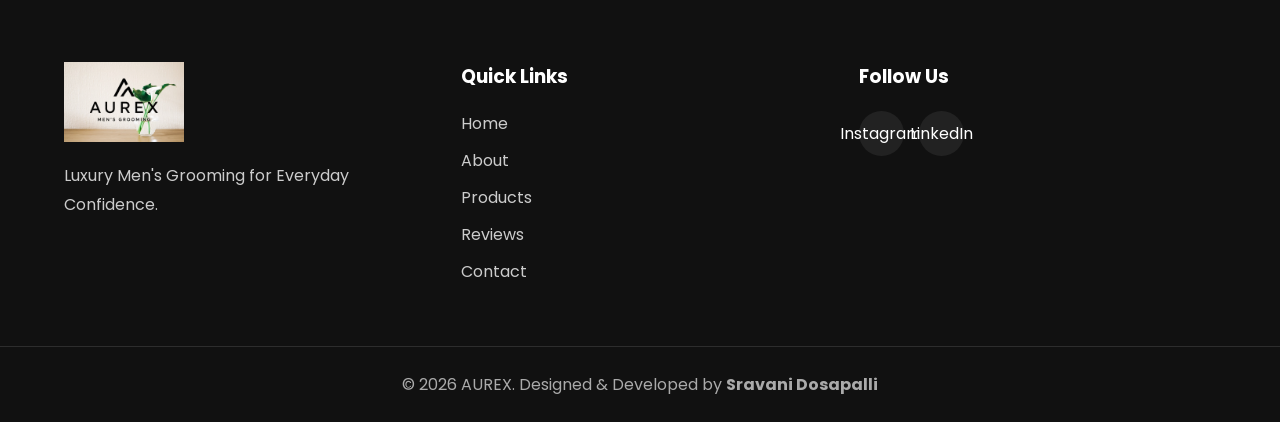
==== commit 89dfb5bc: "Update index.html" ====
--- a/Level1-Task1-simple-website/index.html
+++ b/Level1-Task1-simple-website/index.html
@@ -211,41 +211,7 @@
             </div>
 
         </div>
-
-        <!-- RIGHT -->
-
-        <div class="hero-right">
-
-            <!-- Main Model -->
-
-            <img src="images/hero.png"
-                 alt="Model"
-                 class="hero-model">
-
-            <!-- Floating Products -->
-
-            <div class="floating-products">
-
-                <img src="images/facewash.png"
-                     class="product product-1"
-                     alt="">
-
-                <img src="images/beard oil.png"
-                     class="product product-2"
-                     alt="">
-
-                <img src="images/moisture.png"
-                     class="product product-3"
-                     alt="">
-
-                <img src="images/clay.png"
-                     class="product product-4"
-                     alt="">
-
-            </div>
-
-        </div>
-
+        
     </div>
 
 </section>
--- a/Level1-Task1-simple-website/style.css
+++ b/Level1-Task1-simple-website/style.css
@@ -1,17 +1,17 @@
-/*================================================== 
-AUREX - PREMIUM MEN'S GROOMING
+
+/*==================================================
+AUREX PREMIUM MEN'S GROOMING
 STYLE.CSS
 ==================================================*/
 
 /*==========================
 GOOGLE FONT
-===========================*/
-
+==========================*/
 @import url('https://fonts.googleapis.com/css2?family=Poppins:wght@300;400;500;600;700;800&display=swap');
 
 /*==========================
 ROOT VARIABLES
-===========================*/
+==========================*/
 
 :root{
 
@@ -19,81 +19,64 @@
 --secondary:#B8860B;
 
 --black:#111111;
---dark:#1b1b1b;
+--dark:#1A1A1A;
+
 --white:#ffffff;
-
---gray:#777777;
---light:#F6F3EE;
+--light:#F8F5EF;
+--gray:#666666;
 
 --shadow:0 15px 40px rgba(0,0,0,.12);
 
 --transition:.4s ease;
 
---radius:16px;
+--radius:18px;
 
 }
 
 /*==========================
 RESET
-===========================*/
+==========================*/
 
 *{
-
 margin:0;
-
 padding:0;
-
 box-sizing:border-box;
-
 font-family:'Poppins',sans-serif;
-
 scroll-behavior:smooth;
-
+}
+
+html{
+overflow-x:hidden;
 }
 
 body{
-
 background:var(--light);
-
 color:var(--black);
-
 overflow-x:hidden;
-
 }
 
 img{
-
 max-width:100%;
-
 display:block;
-
 }
 
 a{
-
 text-decoration:none;
-
 }
 
 ul{
-
 list-style:none;
-
 }
 
 .container{
-
 width:90%;
-
-max-width:1280px;
-
+max-width:1320px;
 margin:auto;
-
 }
 
 /*==========================
 HEADER
-===========================*/
+==========================*/
 
 .header{
 
@@ -105,21 +88,21 @@
 
 width:100%;
 
-padding:22px 0;
+padding:14px 0;
 
 z-index:1000;
 
-transition:var(--transition);
+transition:.4s;
 
 }
 
 .header.active{
 
-background:rgba(255,255,255,.9);
+background:rgba(255,255,255,.92);
 
 backdrop-filter:blur(14px);
 
-box-shadow:0 5px 25px rgba(0,0,0,.08);
+box-shadow:0 8px 30px rgba(0,0,0,.08);
 
 }
 
@@ -133,31 +116,35 @@
 
 }
 
+/* LOGO */
+
 .logo img{
 
-height:80px;
+height:58px;
 
 transition:.4s;
 
 }
 
+/* NAVIGATION */
+
 .nav-links{
 
 display:flex;
 
 align-items:center;
 
-gap:40px;
-
-}
-
-.nav-links li a{
-
-font-size:17px;
-
-font-weight:500;
-
-color:var(--black);
+gap:34px;
+
+}
+
+.nav-links a{
+
+font-size:15px;
+
+font-weight:600;
+
+color:#111;
 
 position:relative;
 
@@ -165,66 +152,73 @@
 
 }
 
-.nav-links li a:hover{
+.nav-links a:hover{
 
 color:var(--primary);
 
 }
-.nav-links li a.active{
+
+.nav-links a.active{
 
 color:var(--primary);
 
 }
 
-.nav-links li a.active::after{
+.nav-links a.active::after{
 
 content:"";
 
 position:absolute;
 
+left:0;
+
 bottom:-8px;
 
-left:0;
-
 width:100%;
 
 height:3px;
 
 background:var(--primary);
 
-border-radius:10px;
-
-}
+border-radius:20px;
+
+}
+
+/* SHOP BUTTON */
 
 .shop-btn{
 
-padding:14px 32px;
+padding:12px 28px;
 
 background:var(--primary);
 
-color:var(--black);
+border-radius:40px;
+
+color:#111;
 
 font-weight:600;
 
-border-radius:40px;
-
 transition:.4s;
 
+font-size:15px;
+
 }
 
 .shop-btn:hover{
 
-background:var(--black);
+background:#111;
 
 color:#fff;
 
 }
 
+/* MOBILE */
+
 .menu-btn{
 
 display:none;
 
-font-size:30px;
+font-size:28px;
 
 cursor:pointer;
 
@@ -232,292 +226,251 @@
 
 /*==========================
 HERO
-===========================*/
+==========================*/
 
 .hero{
 
+position:relative;
+
+width:100%;
+
 min-height:100vh;
 
+background:url("images/hero.jpg");
+
+background-size:cover;
+
+background-position:center;
+
+background-repeat:no-repeat;
+
 display:flex;
 
 align-items:center;
 
-background:linear-gradient(120deg,
-#F7F2EA 48%,
-#1d1d1d 48%);
-
-padding-top:120px;
+padding-top:90px;
 
 overflow:hidden;
 
 }
 
+.hero::before{
+
+content:"";
+
+position:absolute;
+
+inset:0;
+
+background:linear-gradient(
+
+90deg,
+
+rgba(248,245,239,.90) 0%,
+
+rgba(248,245,239,.72) 30%,
+
+rgba(248,245,239,.18) 55%,
+
+rgba(0,0,0,.20) 100%
+
+);
+
+}
+
 .hero-container{
 
-display:grid;
-
-grid-template-columns:1fr 1fr;
+position:relative;
+
+z-index:2;
+
+display:flex;
 
 align-items:center;
 
-gap:50px;
-
-}
-
-/*==========================
-LEFT
-===========================*/
+justify-content:flex-start;
+
+width:100%;
+
+}
+
+.hero-left{
+
+max-width:560px;
+
+}
 
 .hero-tag{
 
 display:inline-block;
 
+font-size:14px;
+
+font-weight:700;
+
+letter-spacing:2px;
+
 color:var(--primary);
 
+margin-bottom:22px;
+
+}
+
+.hero-left h1{
+
+font-size:5.5rem;
+
+line-height:1;
+
+font-weight:800;
+
+margin-bottom:20px;
+
+}
+
+.hero-left h1 span{
+
+color:var(--primary);
+
+}
+
+.line{
+
+width:90px;
+
+height:4px;
+
+background:#111;
+
+border-radius:20px;
+
+margin-bottom:28px;
+
+}
+
+.hero-left p{
+
+font-size:18px;
+
+line-height:1.9;
+
+color:#444;
+
+max-width:500px;
+
+margin-bottom:40px;
+
+}
+
+.hero-buttons{
+
+display:flex;
+
+gap:18px;
+
+margin-bottom:55px;
+
+}
+
+.btn-primary{
+
+display:inline-flex;
+
+align-items:center;
+
+gap:10px;
+
+padding:16px 34px;
+
+background:var(--primary);
+
+border-radius:50px;
+
+font-weight:600;
+
+color:#111;
+
+transition:.4s;
+
+}
+
+.btn-primary:hover{
+
+background:#111;
+
+color:#fff;
+
+}
+
+.btn-secondary{
+
+padding:16px 34px;
+
+border:2px solid var(--primary);
+
+border-radius:50px;
+
+font-weight:600;
+
+color:#111;
+
+transition:.4s;
+
+}
+
+.btn-secondary:hover{
+
+background:var(--primary);
+
+}
+
+.hero-features{
+
+display:flex;
+
+gap:30px;
+
+}
+
+.feature-box{
+
+text-align:center;
+
+}
+
+.feature-box i{
+
+font-size:28px;
+
+color:var(--primary);
+
+margin-bottom:12px;
+
+}
+
+.feature-box h4{
+
+font-size:18px;
+
+margin-bottom:5px;
+
+}
+
+.feature-box p{
+
 font-size:14px;
 
-font-weight:700;
-
-letter-spacing:2px;
-
-margin-bottom:20px;
-
-}
-
-.hero-left h1{
-
-font-size:5.5rem;
-
-font-weight:800;
-
-line-height:1;
-
-margin-bottom:25px;
-
-}
-
-.hero-left h1 span{
-
-color:var(--primary);
-
-}
-
-.line{
-
-width:90px;
-
-height:4px;
-
-background:#222;
-
-margin-bottom:30px;
-
-border-radius:10px;
-
-}
-
-.hero-left p{
-
-font-size:18px;
-
-line-height:1.8;
-
-color:var(--gray);
-
-max-width:520px;
-
-margin-bottom:40px;
-
-}
-
-.hero-buttons{
-
-display:flex;
-
-gap:20px;
-
-margin-bottom:60px;
-
-}
-
-.btn-primary{
-
-padding:16px 36px;
-
-background:var(--primary);
-
-color:#111;
-
-border-radius:50px;
-
-font-weight:600;
-
-display:inline-flex;
-
-align-items:center;
-
-gap:10px;
-
-transition:.4s;
-
-}
-
-.btn-primary:hover{
-
-background:#111;
-
-color:#fff;
-
-}
-
-.btn-secondary{
-
-padding:16px 36px;
-
-border:2px solid var(--primary);
-
-color:#111;
-
-border-radius:50px;
-
-font-weight:600;
-
-transition:.4s;
-
-}
-
-.btn-secondary:hover{
-
-background:var(--primary);
-
-}
-
-/*==========================
-FEATURES
-===========================*/
-
-.hero-features{
-
-display:flex;
-
-gap:30px;
-
-}
-
-.feature-box{
-
-text-align:center;
-
-}
-
-.feature-box i{
-
-font-size:30px;
-
-color:var(--primary);
-
-margin-bottom:10px;
-
-}
-
-.feature-box h4{
-
-font-size:18px;
-
-margin-bottom:5px;
-
-}
-
-.feature-box p{
-
-font-size:14px;
-
-margin:0;
-
-color:var(--gray);
-
-}
-
-/*==========================
-RIGHT
-===========================*/
+color:#555;
+
+}
+
+/* Hide Hero Right */
 
 .hero-right{
 
-position:relative;
-
-display:flex;
-
-justify-content:center;
-
-align-items:flex-end;
-
-}
-
-.hero-model{
-
-width:560px;
-
-animation:float 5s ease-in-out infinite;
-
-z-index:2;
-
-}
-
-.floating-products{
-
-position:absolute;
-
-bottom:10px;
-
-right:-20px;
-
-display:flex;
-
-gap:15px;
-
-align-items:flex-end;
-
-}
-
-.product{
-
-transition:.4s;
-
-cursor:pointer;
-
-}
-
-.product:hover{
-
-transform:translateY(-12px);
-
-}
-
-.product-1{
-
-width:130px;
-
-}
-
-.product-2{
-
-width:110px;
-
-}
-
-.product-3{
-
-width:120px;
-
-}
-
-.product-4{
-
-width:100px;
-
-}
-
+display:none;
+
+  }
 /*==========================
 ANIMATION
 ===========================*/
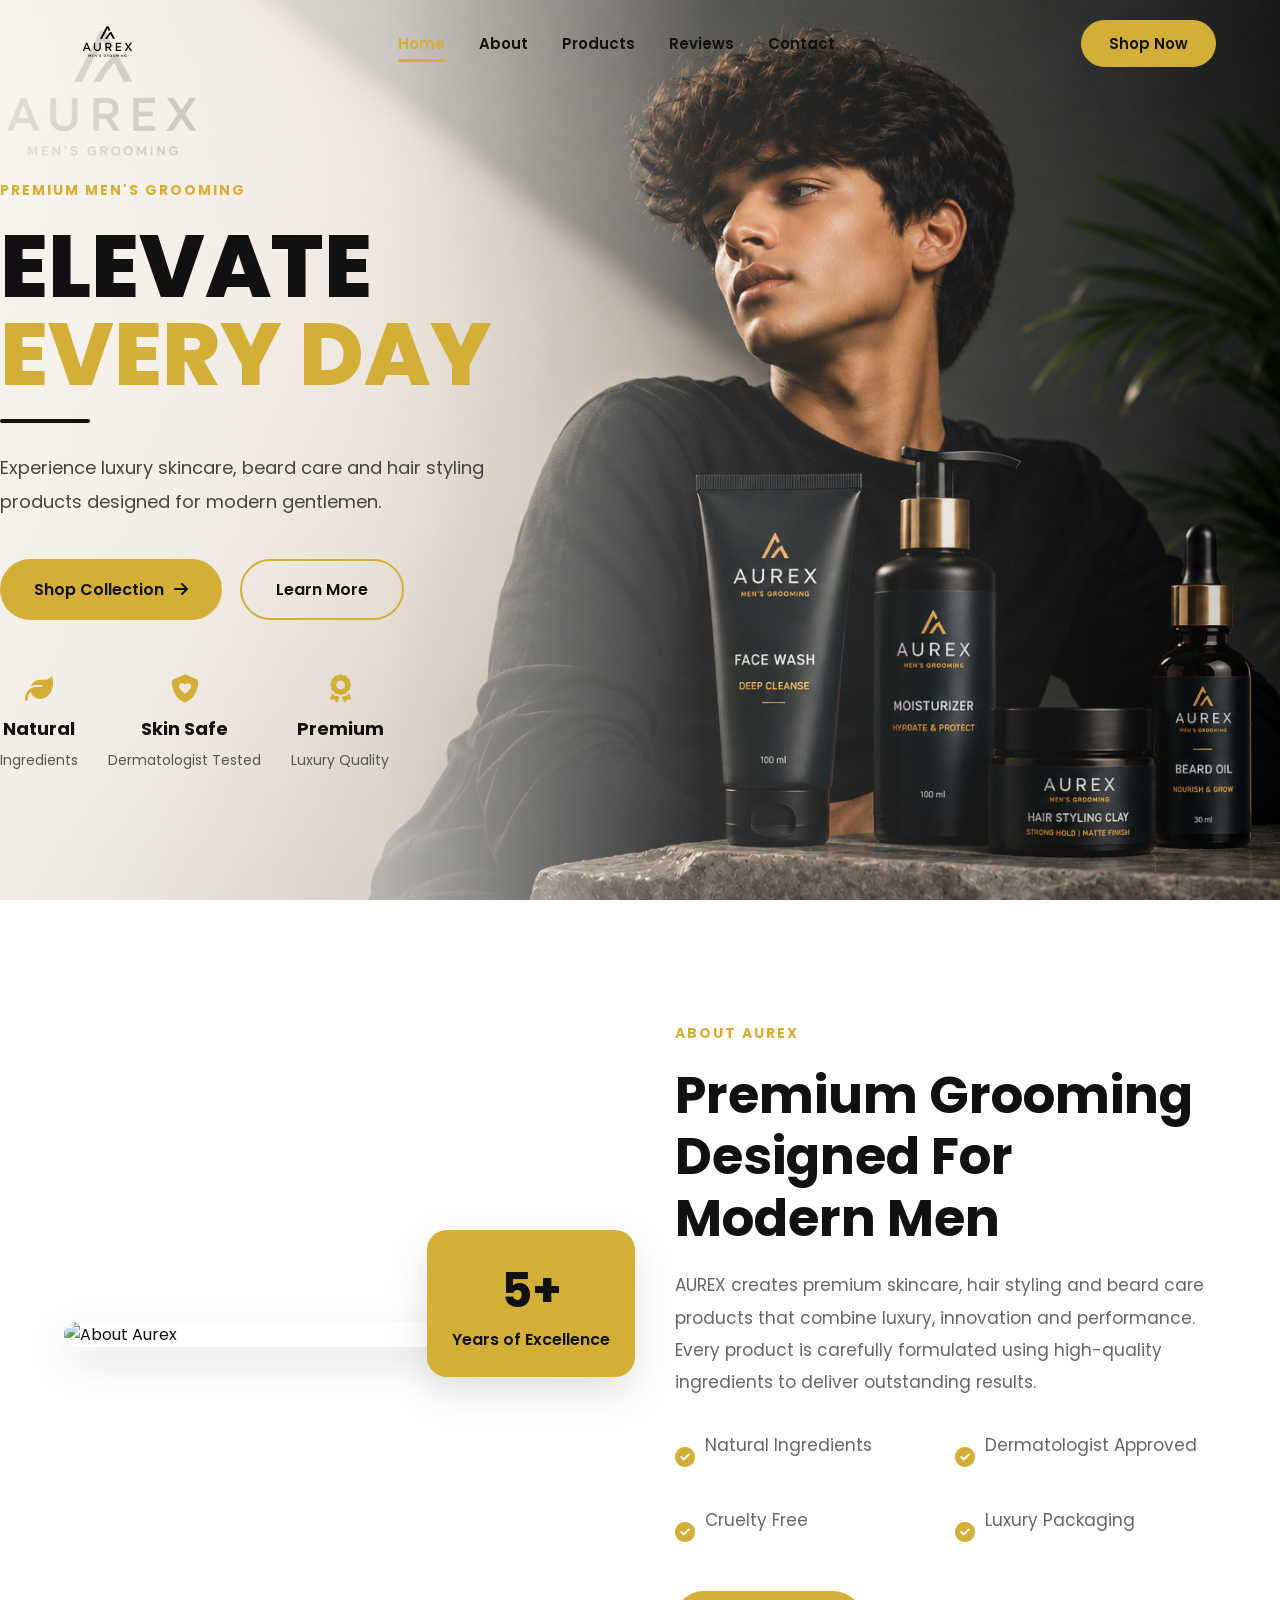
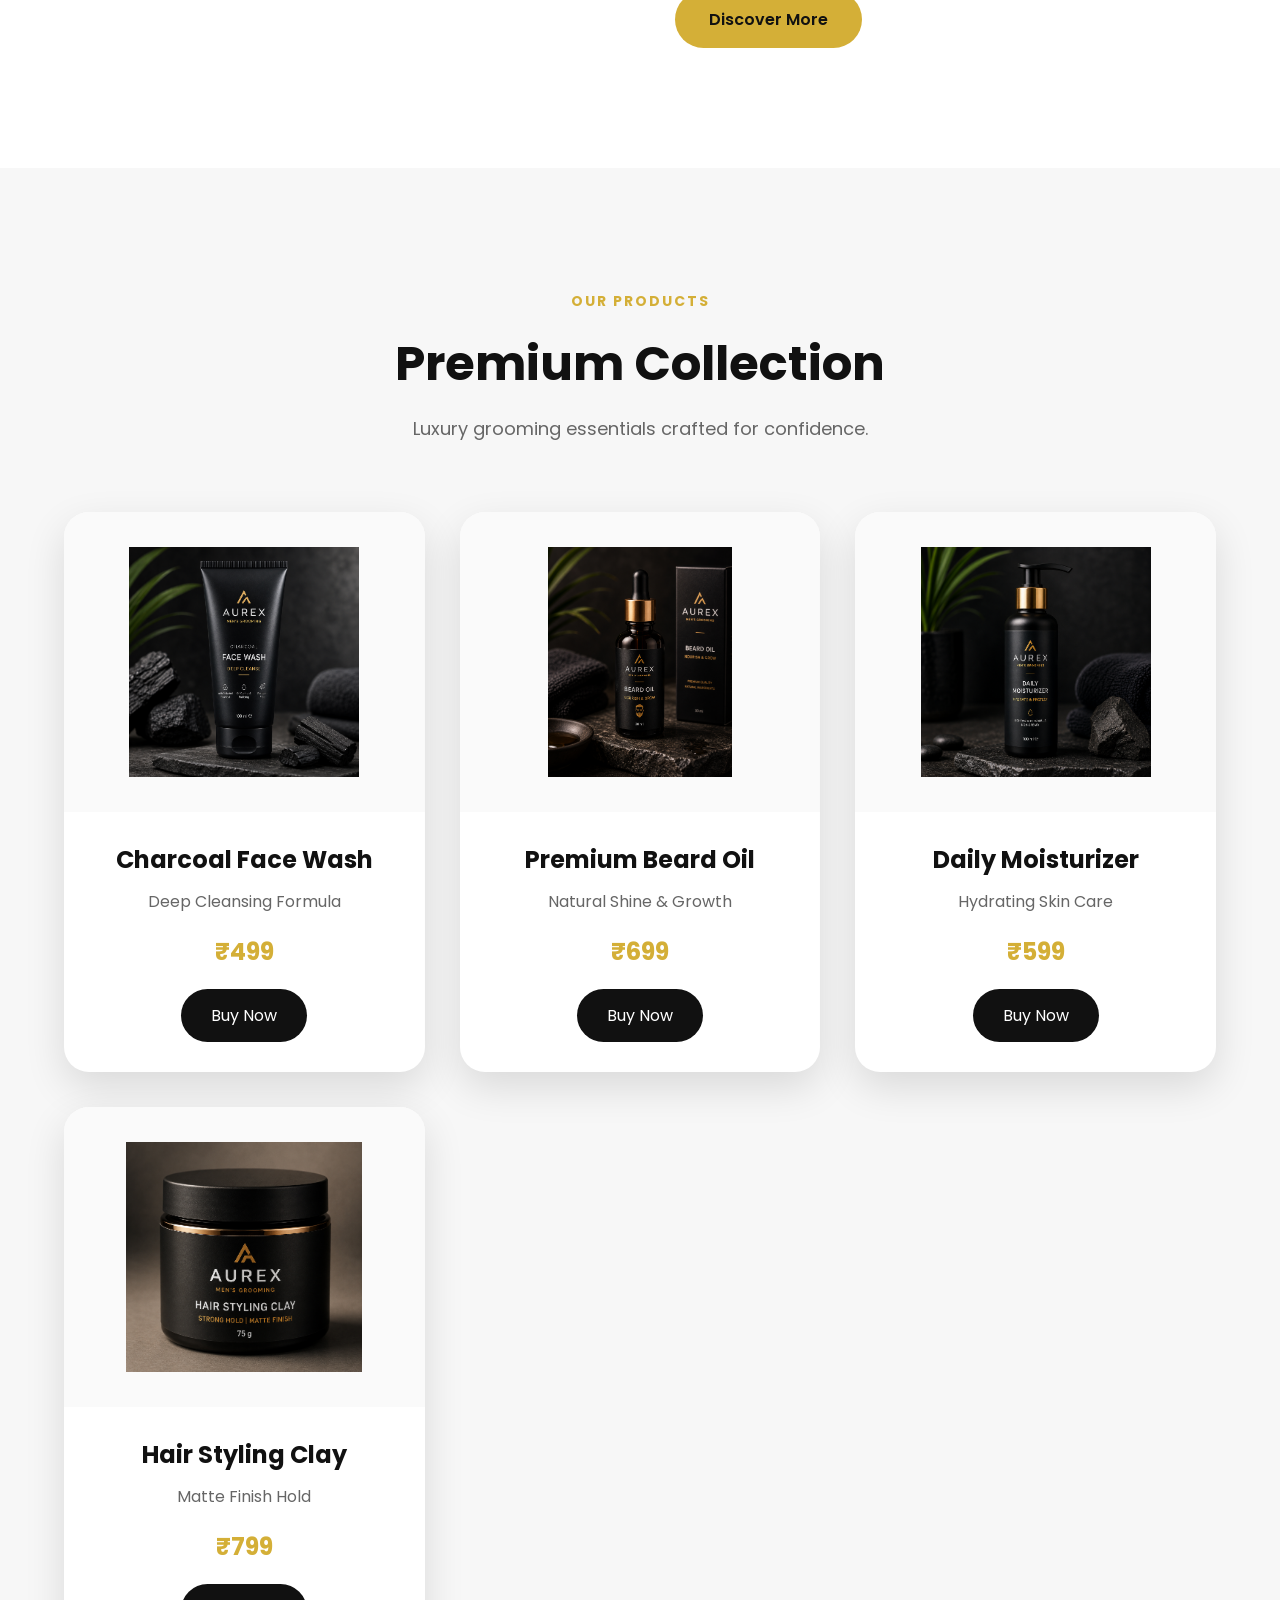
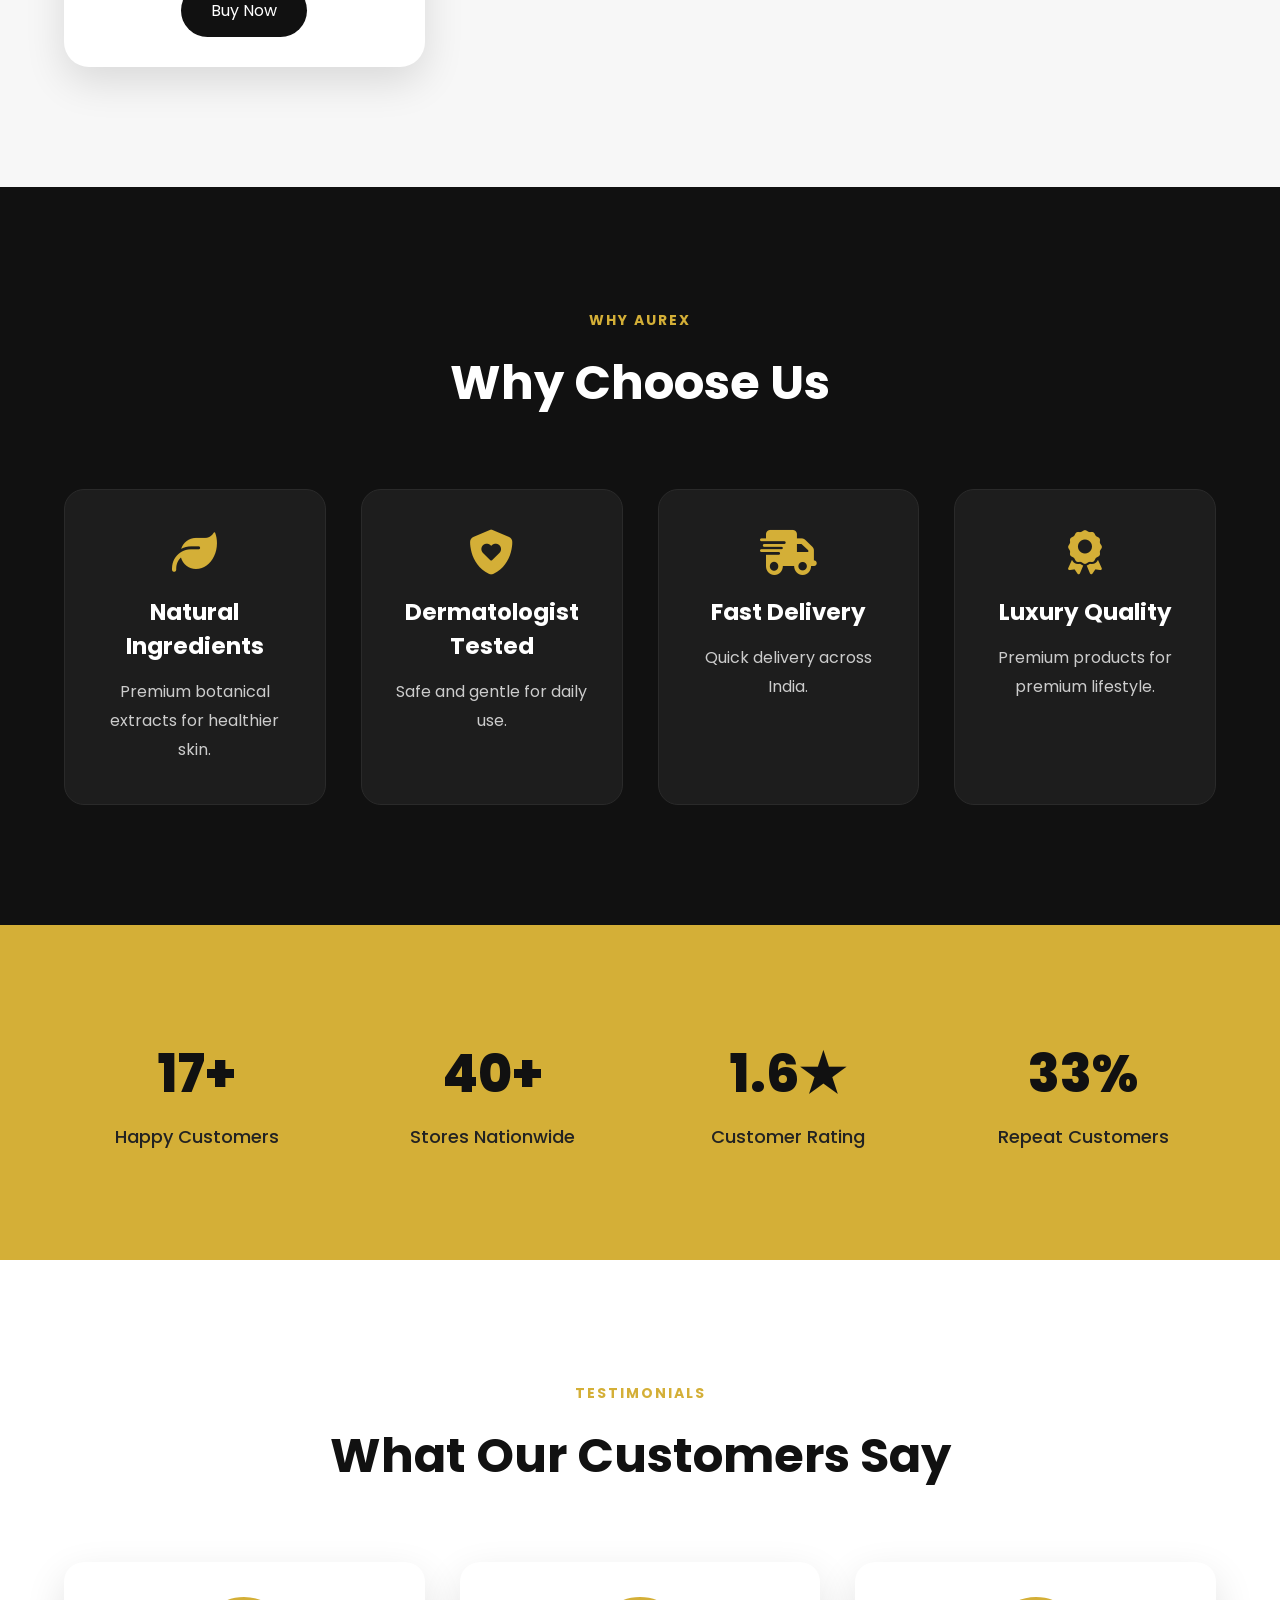
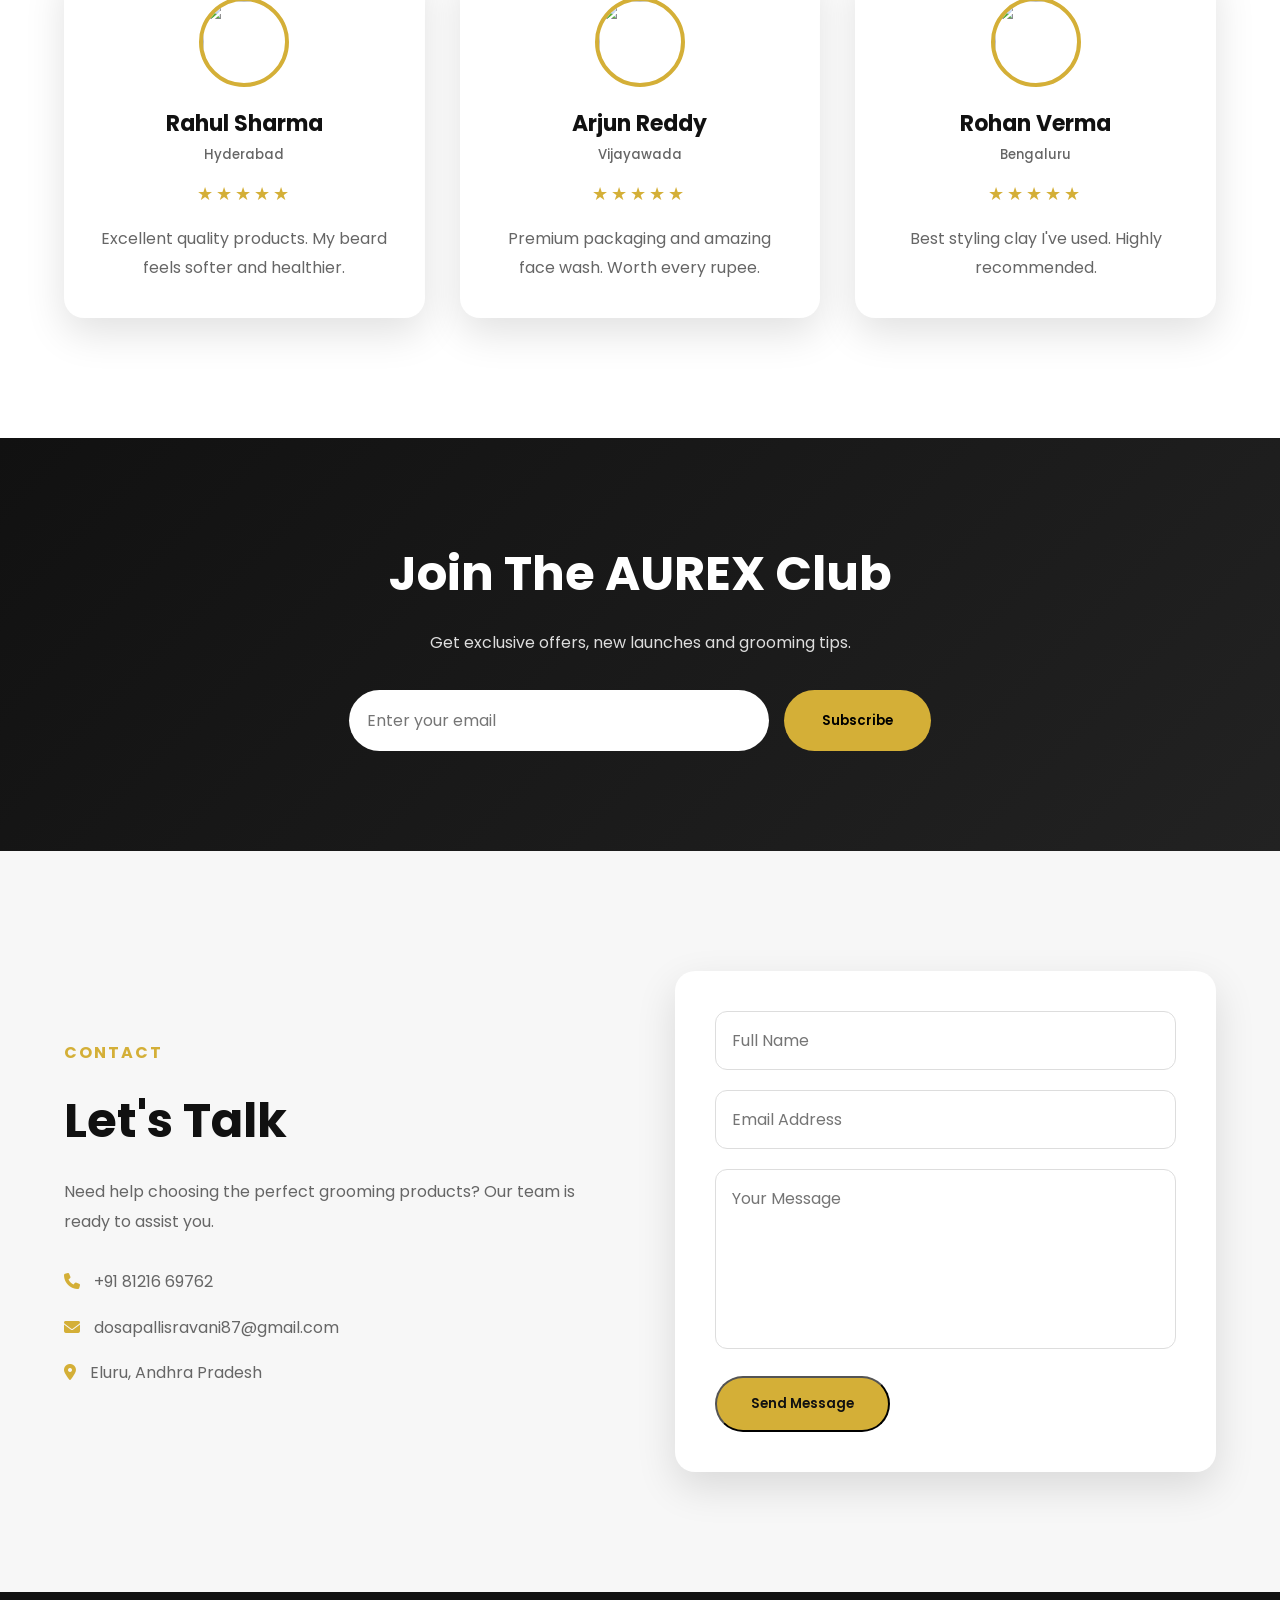
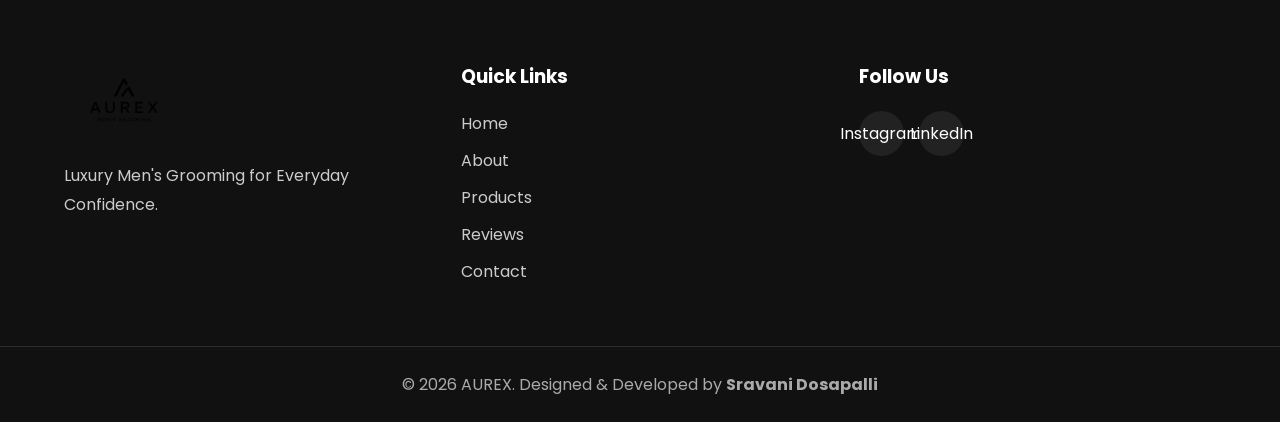
==== commit 018ffec4: "Update index.html" ====
--- a/Level1-Task1-simple-website/index.html
+++ b/Level1-Task1-simple-website/index.html
@@ -226,7 +226,7 @@
 
 <div class="about-image">
 
-<img src="images/about.jpg"
+<img src="images/about.png"
 alt="About Aurex">
 
 <div class="experience-card">
@@ -689,7 +689,7 @@
 
 <div class="review-card">
 
-<img src="images/review1.jpg" alt="">
+<img src="images/review1.png" alt="">
 
 <h3>Rahul Sharma</h3>
 
@@ -712,7 +712,7 @@
 
 <div class="review-card">
 
-<img src="images/review2.jpg" alt="">
+<img src="images/review2.png" alt="">
 
 <h3>Arjun Reddy</h3>
 
@@ -735,7 +735,7 @@
 
 <div class="review-card">
 
-<img src="images/review3.jpg" alt="">
+<img src="images/review3.png" alt="">
 
 <h3>Rohan Verma</h3>
 
--- a/Level1-Task1-simple-website/style.css
+++ b/Level1-Task1-simple-website/style.css
@@ -1,4 +1,3 @@
-
 /*==================================================
 AUREX PREMIUM MEN'S GROOMING
 STYLE.CSS
@@ -236,7 +235,7 @@
 
 min-height:100vh;
 
-background:url("images/hero.jpg");
+background:url("images/hero.png");
 
 background-size:cover;
 
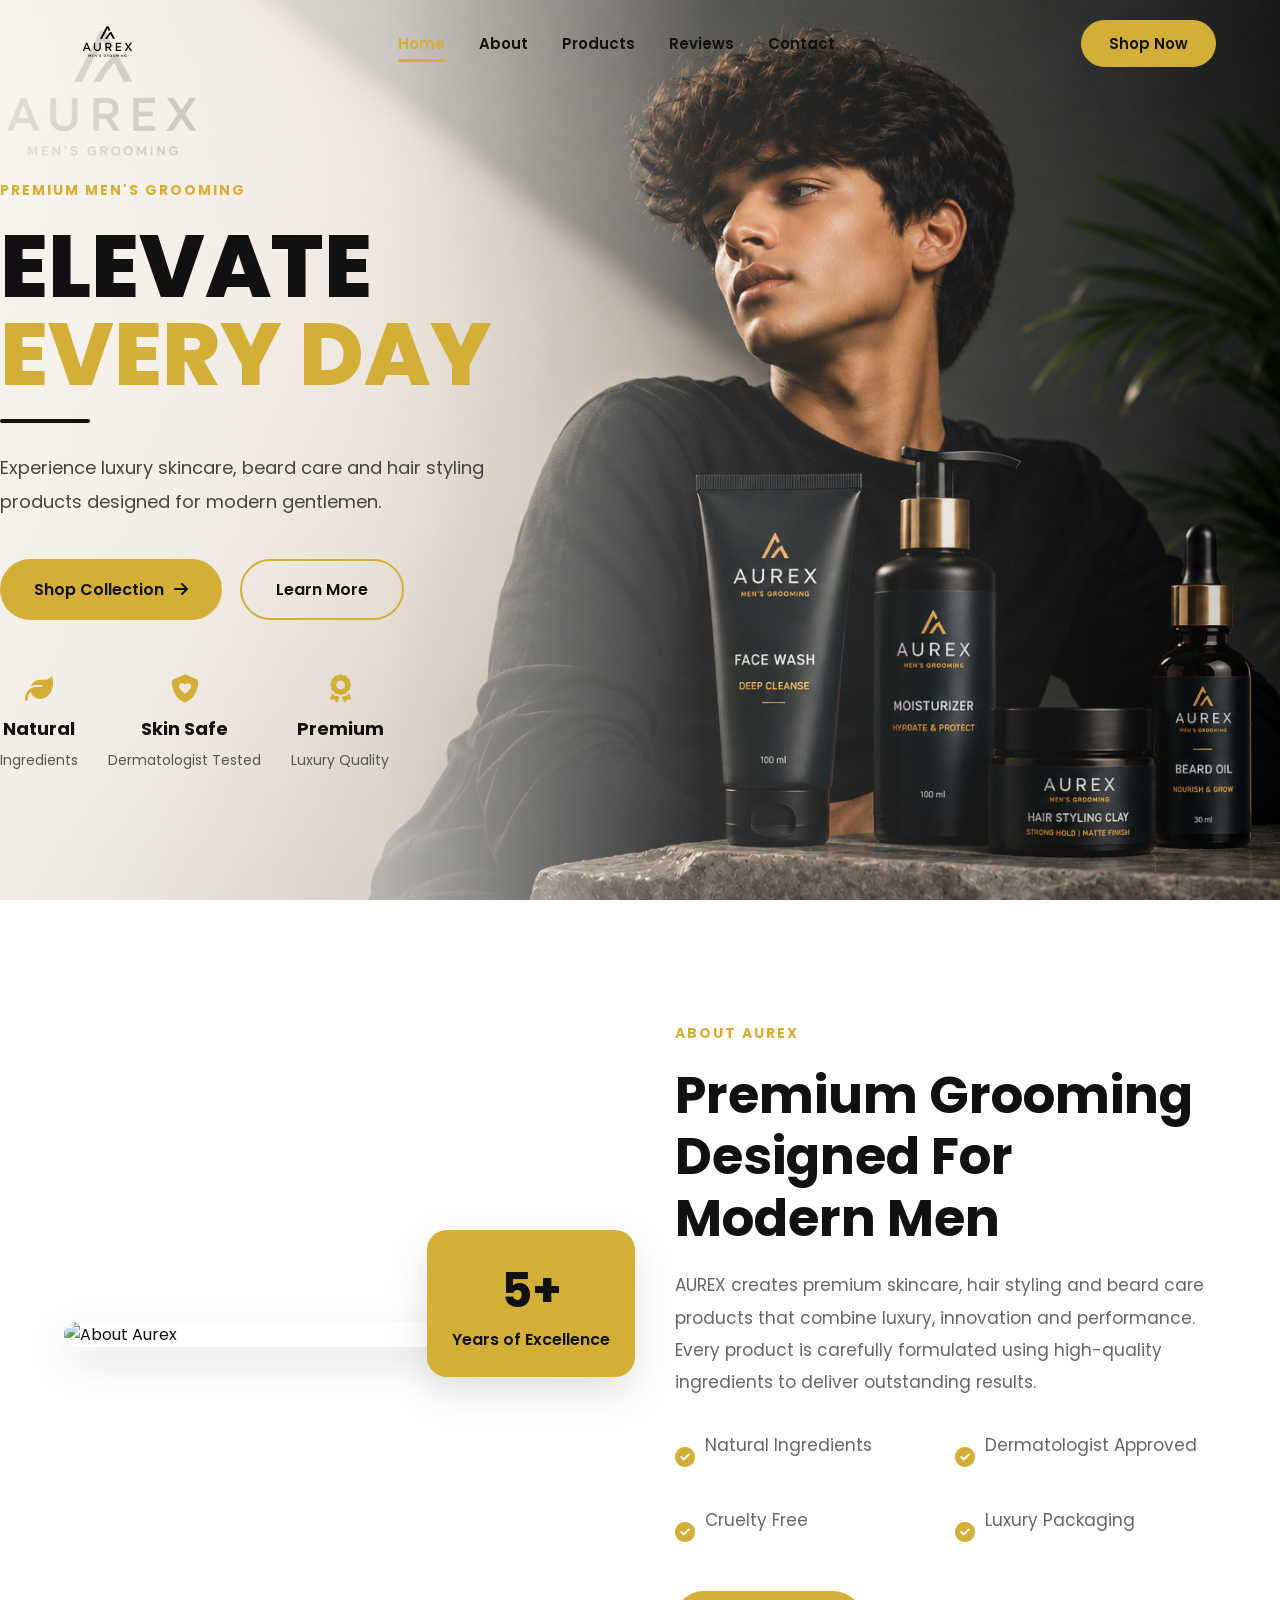
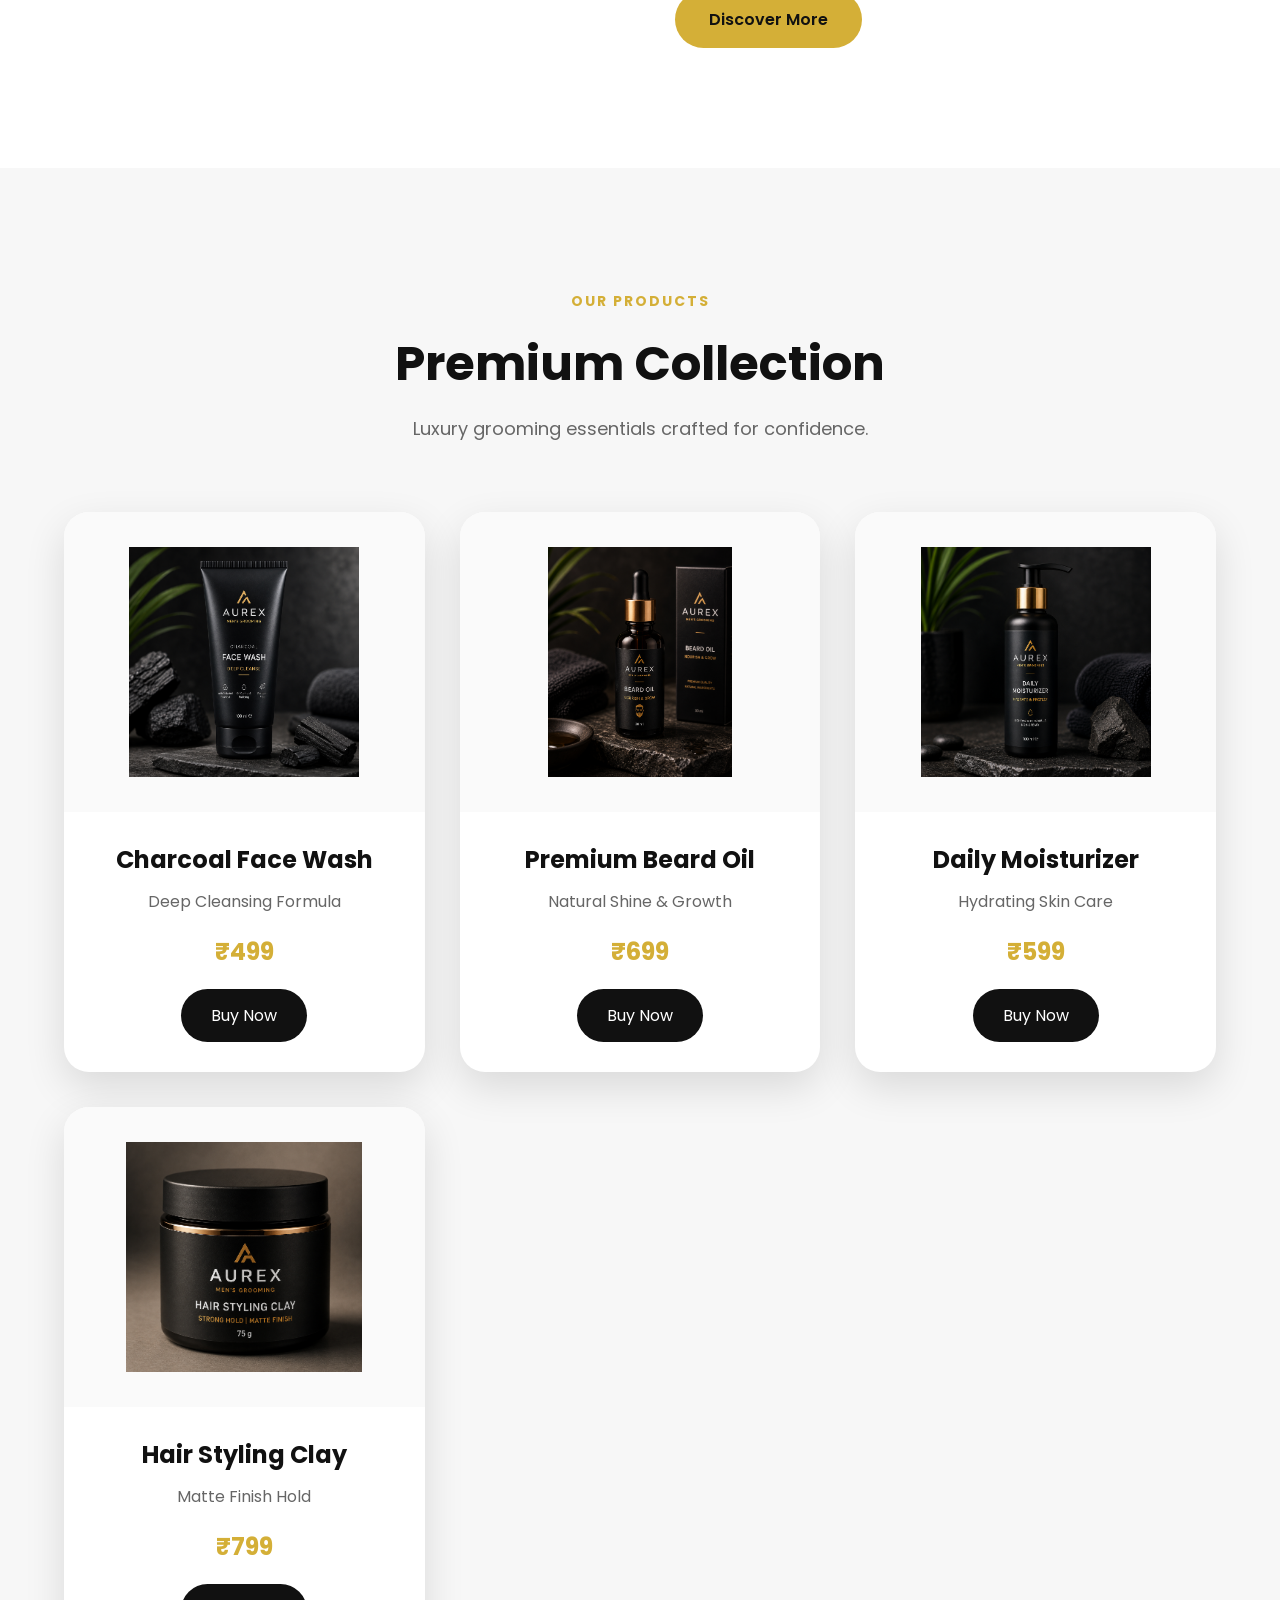
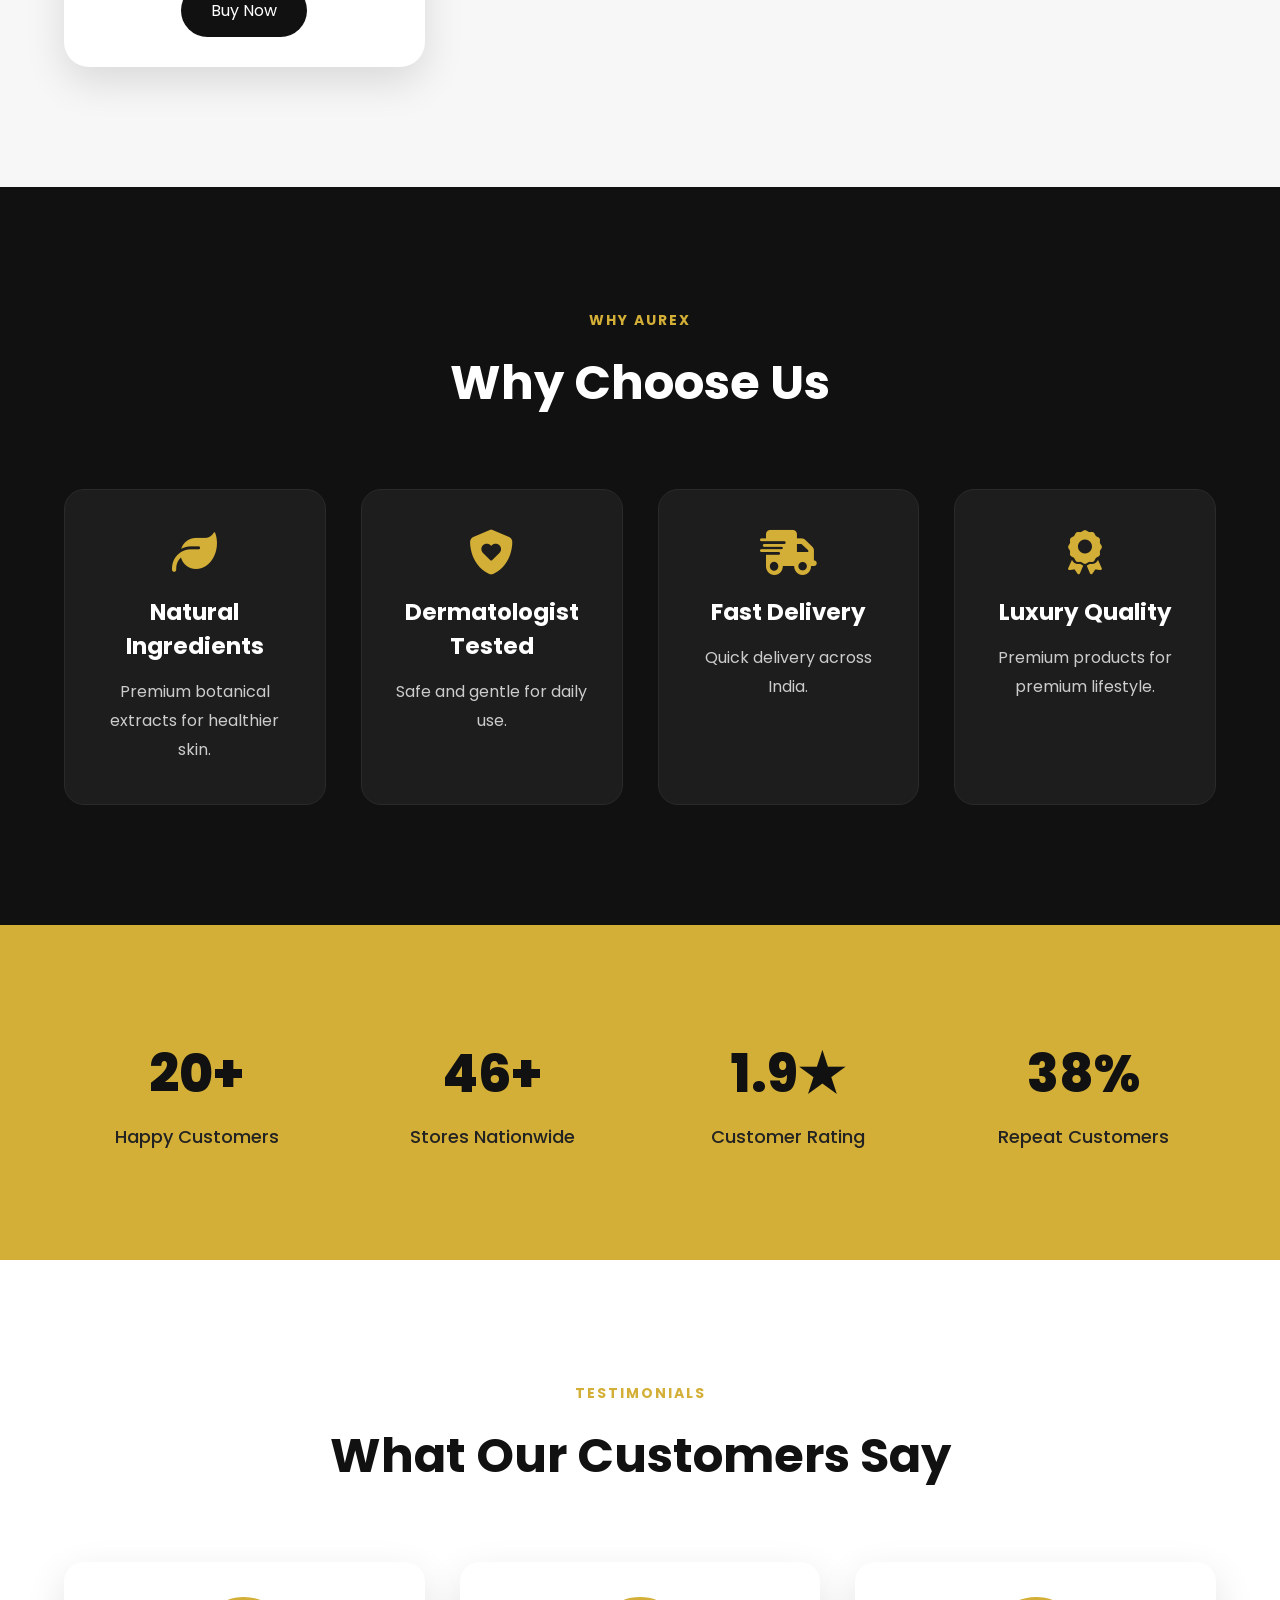
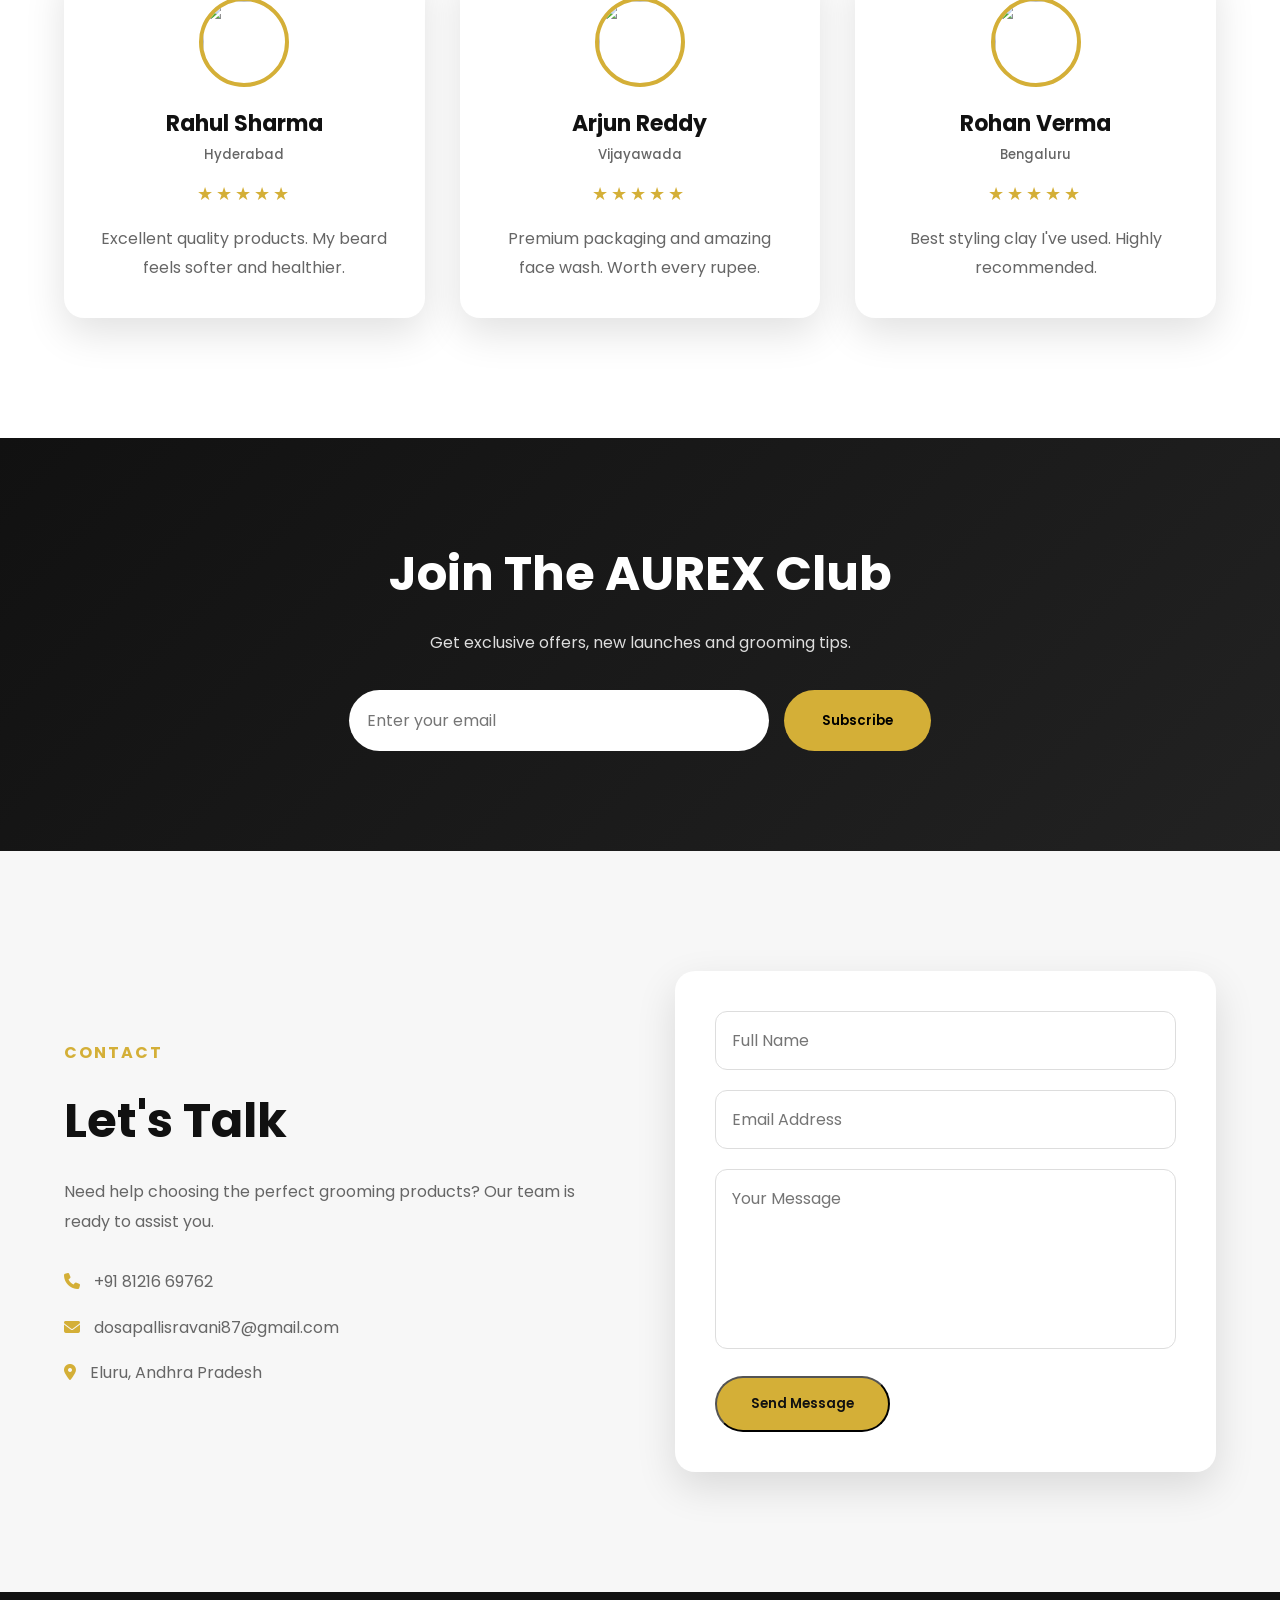
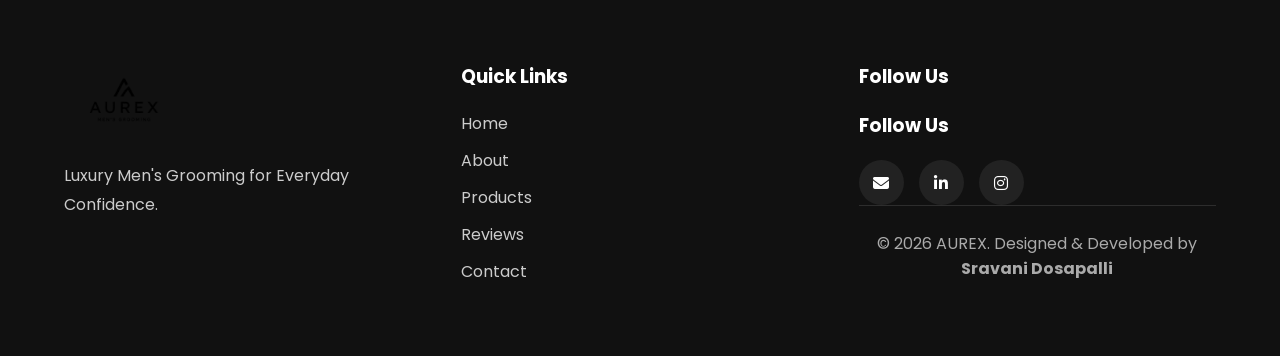
==== commit b9b97dfd: "Update index.html" ====
--- a/Level1-Task1-simple-website/index.html
+++ b/Level1-Task1-simple-website/index.html
@@ -949,19 +949,25 @@
 
 </h3>
 
-<div class="social-icons">
-
-<a href="https://www.instagram.com/in/sravani_6274" target="_blank">
-               Instagram
-</a>
-<a href=" https://www.linkedin.com/in/sravani-dosapalli-619969385" target="_blank">
-                LinkedIn
- </a>
-
-
-</div>
-
-</div>
+<div class="footer-social">
+
+    <h3>Follow Us</h3>
+
+    <div class="social-icons">
+
+        <a href="mailto:dosapallisravani87@gmail.com" target="_blank">
+            <i class="fa-solid fa-envelope"></i>
+        </a>
+
+        <a href="https://www.linkedin.com/in/sravani-dosapalli-619969385" target="_blank">
+            <i class="fa-brands fa-linkedin-in"></i>
+        </a>
+
+        <a href="https://www.instagram.com/sravani_6274/" target="_blank">
+            <i class="fa-brands fa-instagram"></i>
+        </a>
+
+    </div>
 
 </div>
 
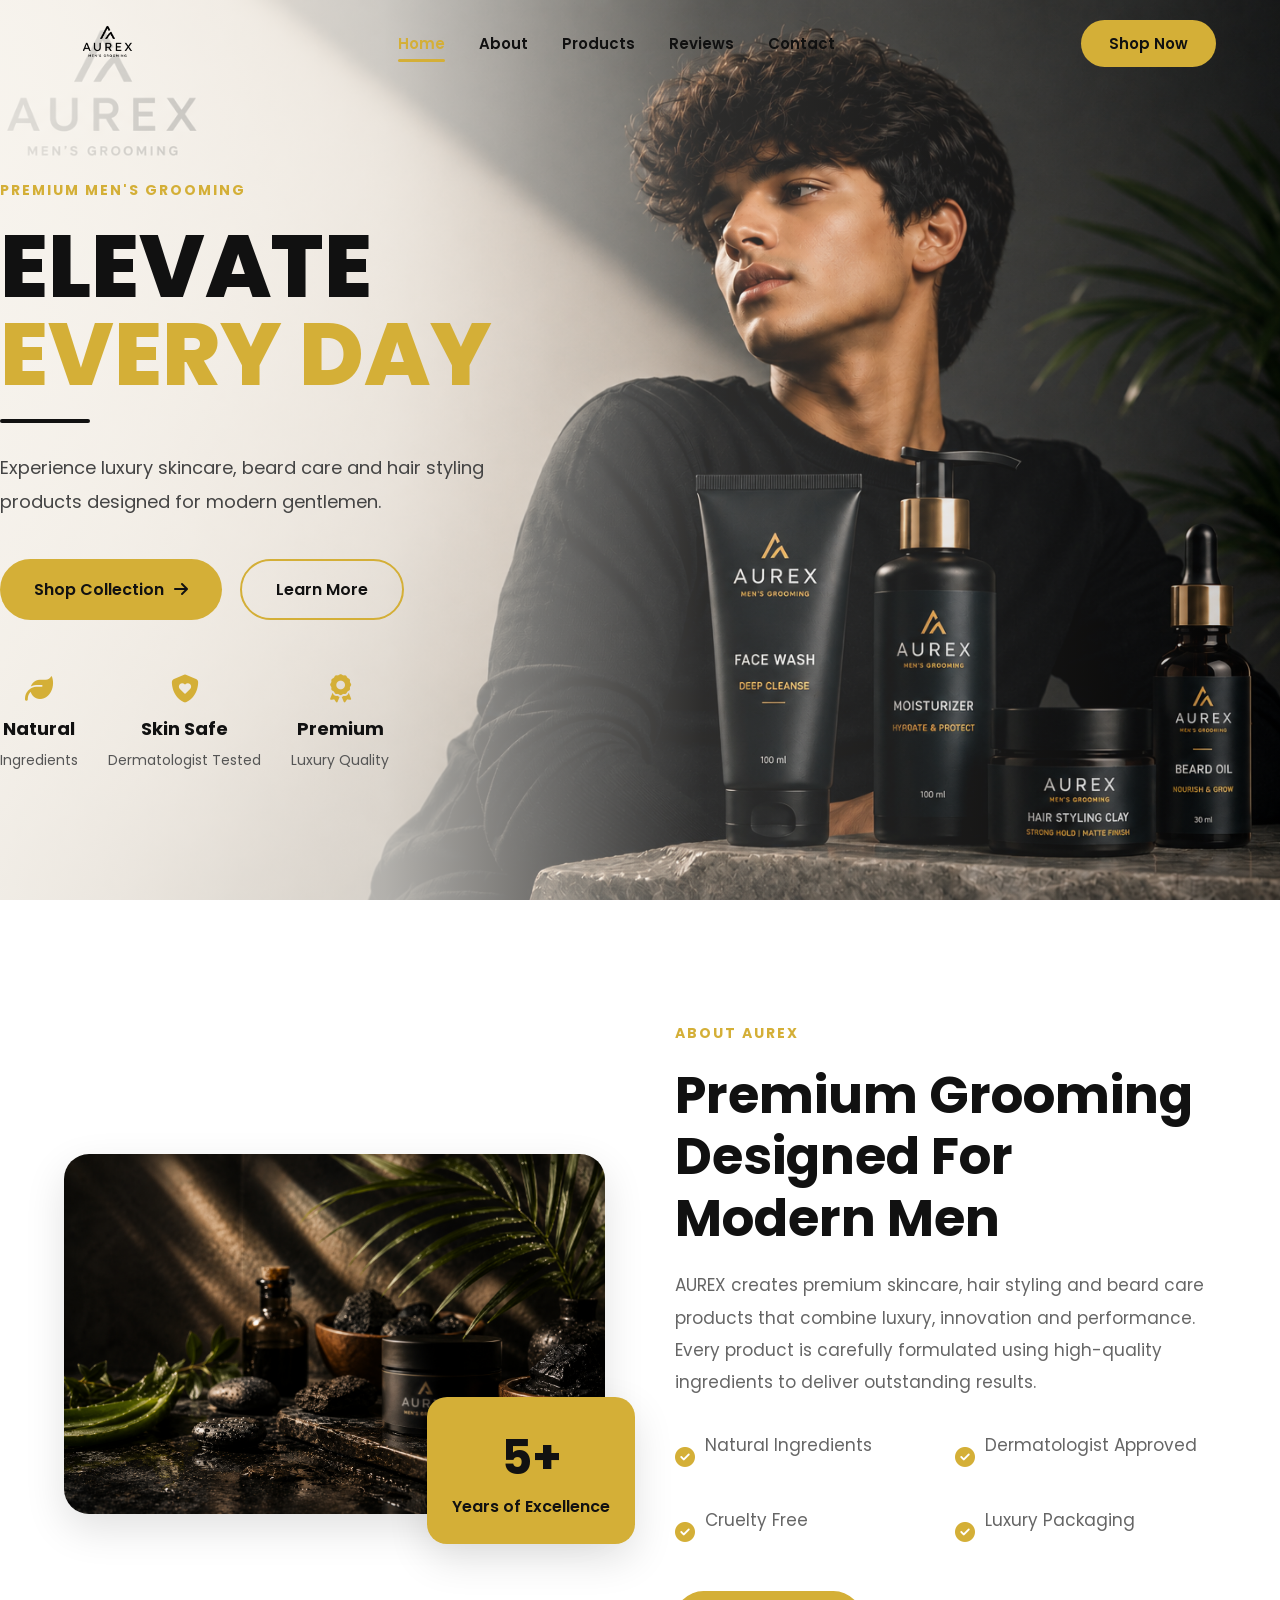
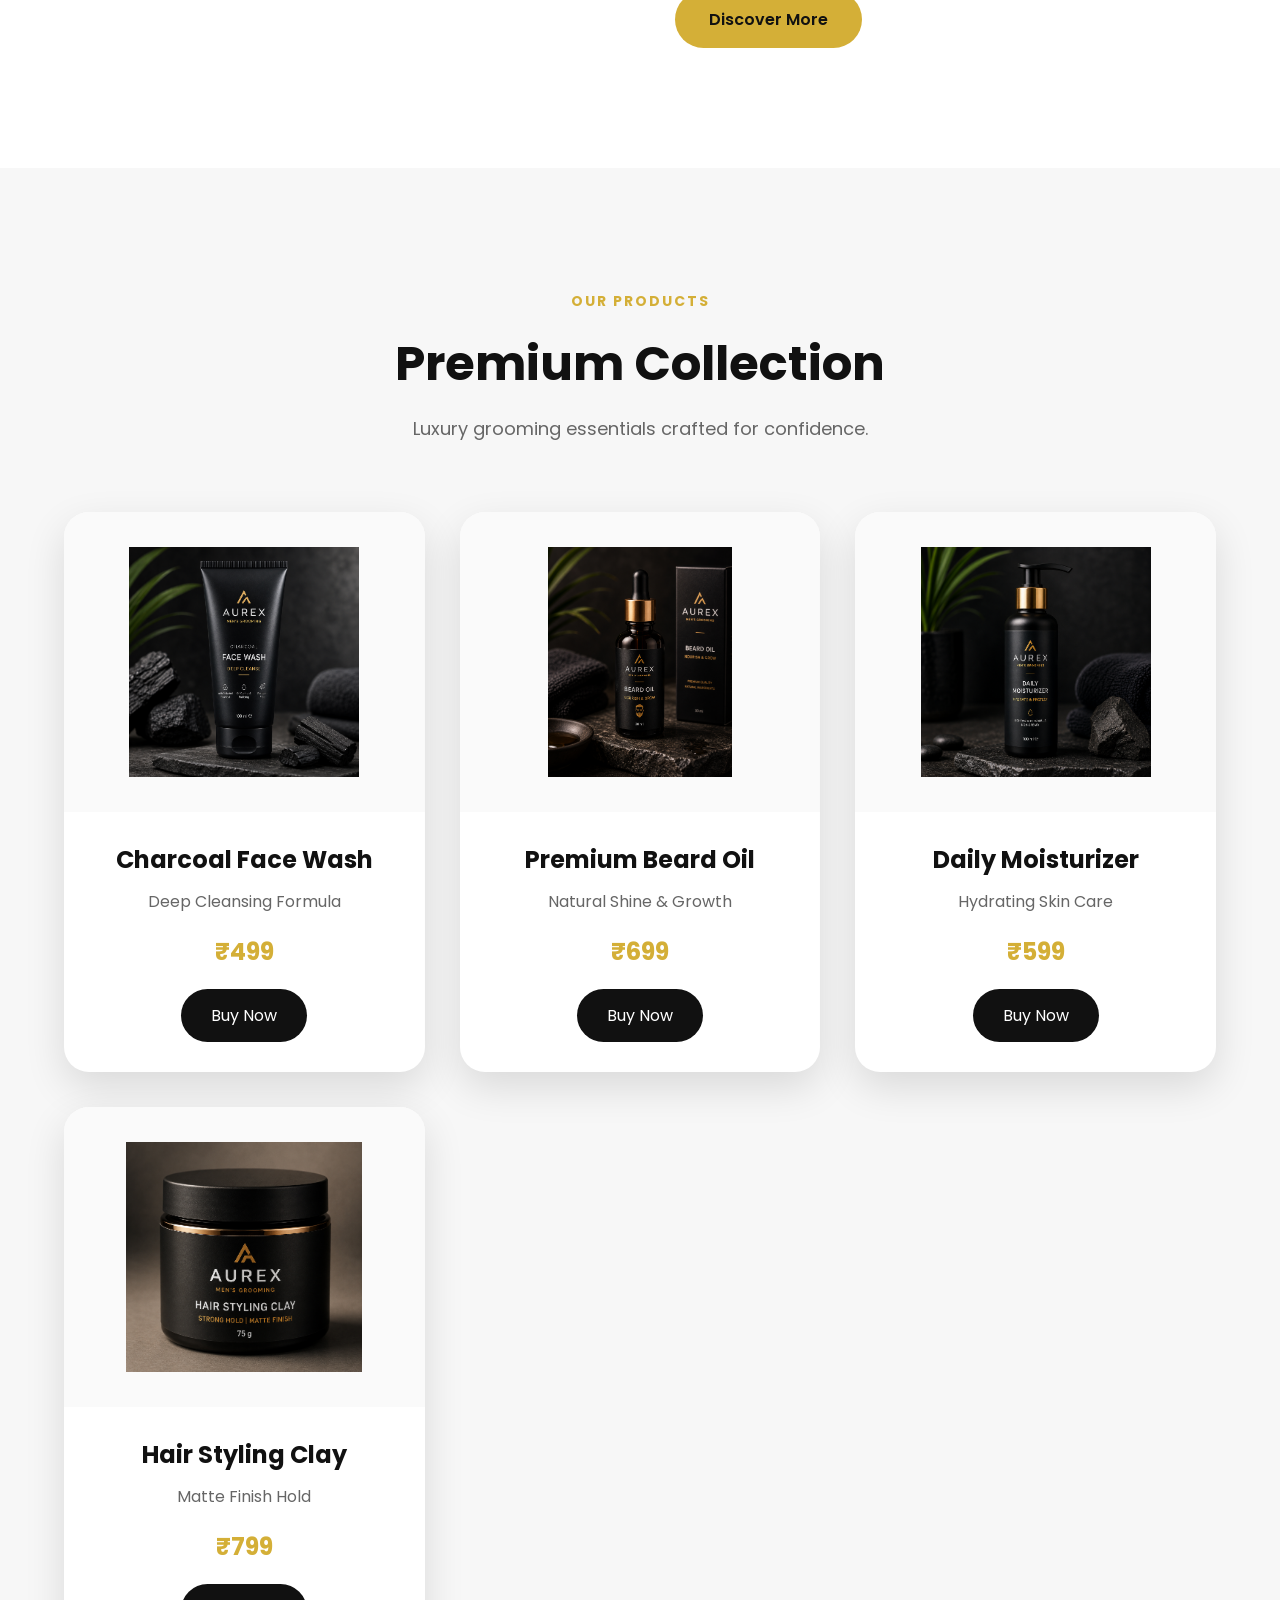
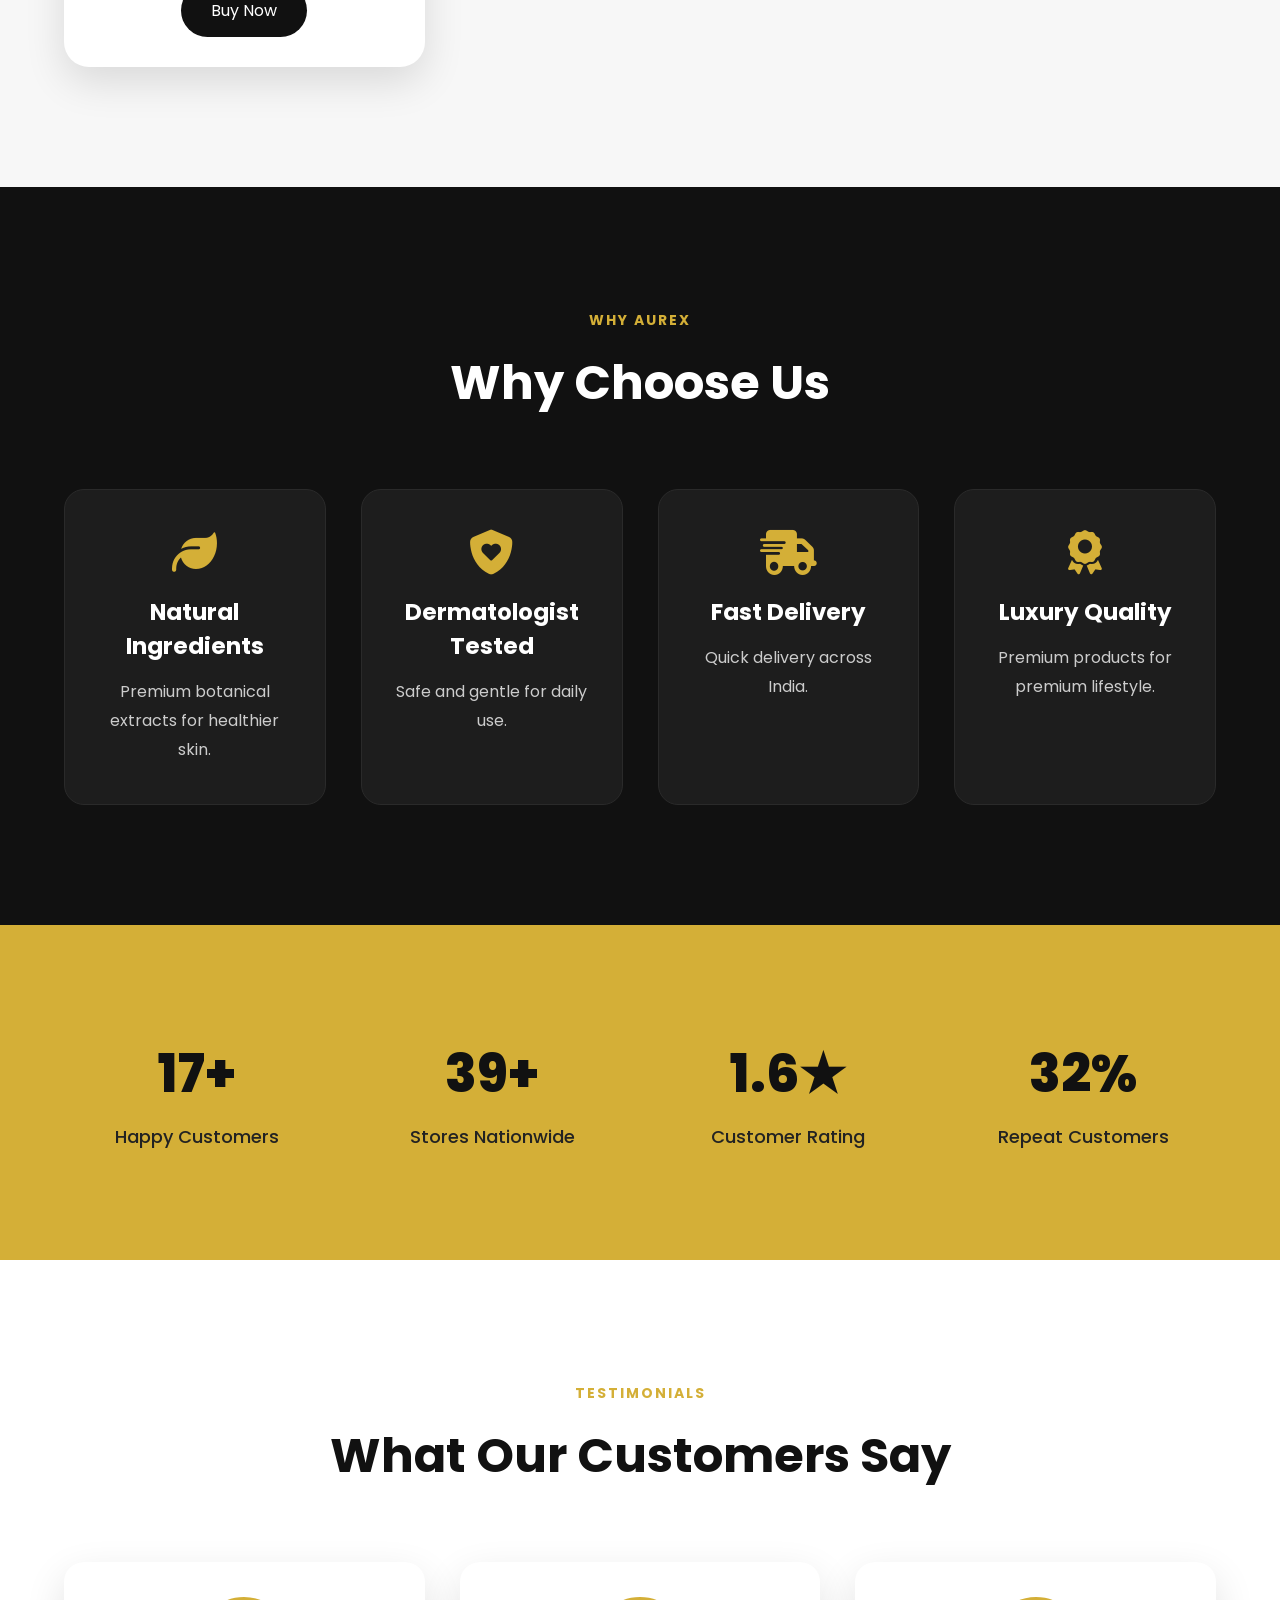
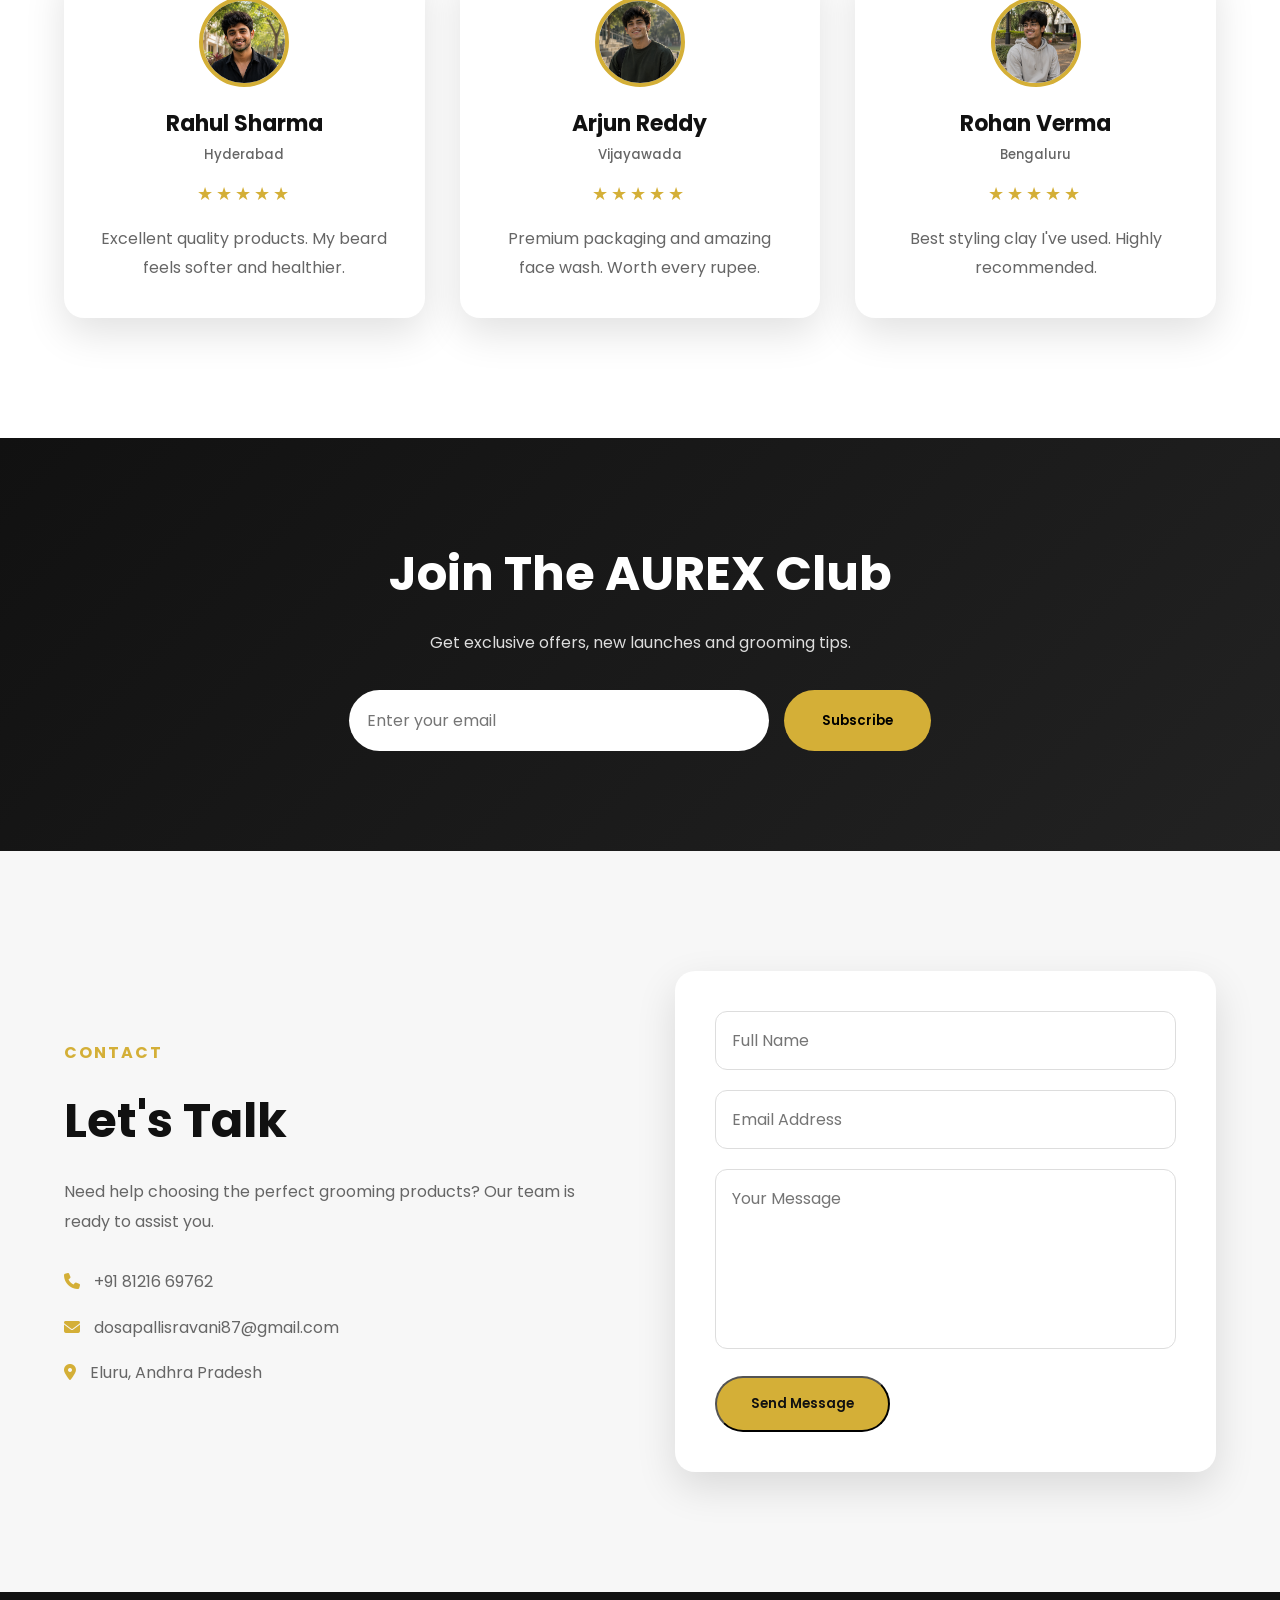
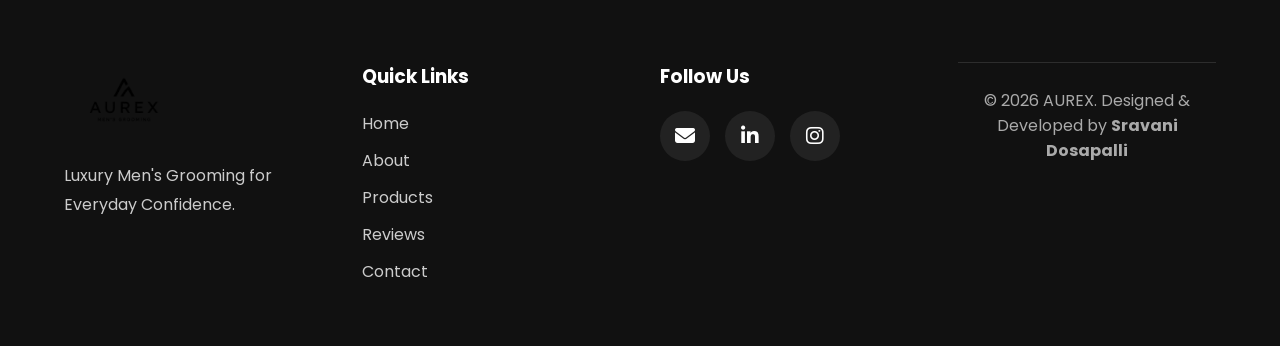
==== commit 3ccc534e: "Update index.html" ====
--- a/Level1-Task1-simple-website/index.html
+++ b/Level1-Task1-simple-website/index.html
@@ -941,13 +941,6 @@
 
 </div>
 
-<div class="footer-social">
-
-<h3>
-
-Follow Us
-
-</h3>
 
 <div class="footer-social">
 
--- a/Level1-Task1-simple-website/style.css
+++ b/Level1-Task1-simple-website/style.css
@@ -1435,7 +1435,39 @@
 border-radius:20px;
 
 }
-
+.footer-social .social-icons{
+    display:flex;
+    gap:15px;
+}
+
+.footer-social .social-icons a{
+    width:50px;
+    height:50px;
+    border-radius:50%;
+    display:flex;
+    justify-content:center;
+    align-items:center;
+    background:#222;
+    color:#fff;
+    font-size:20px;
+    transition:.4s;
+}
+
+.footer-social .social-icons a:hover{
+    background:#D4AF37;
+    color:#111;
+    transform:translateY(-5px);
+}
+
+.contact-details a{
+    color:#777;
+    text-decoration:none;
+    transition:.3s;
+}
+
+.contact-details a:hover{
+    color:#D4AF37;
+}
 /*==========================
 RESPONSIVE
 ==========================*/
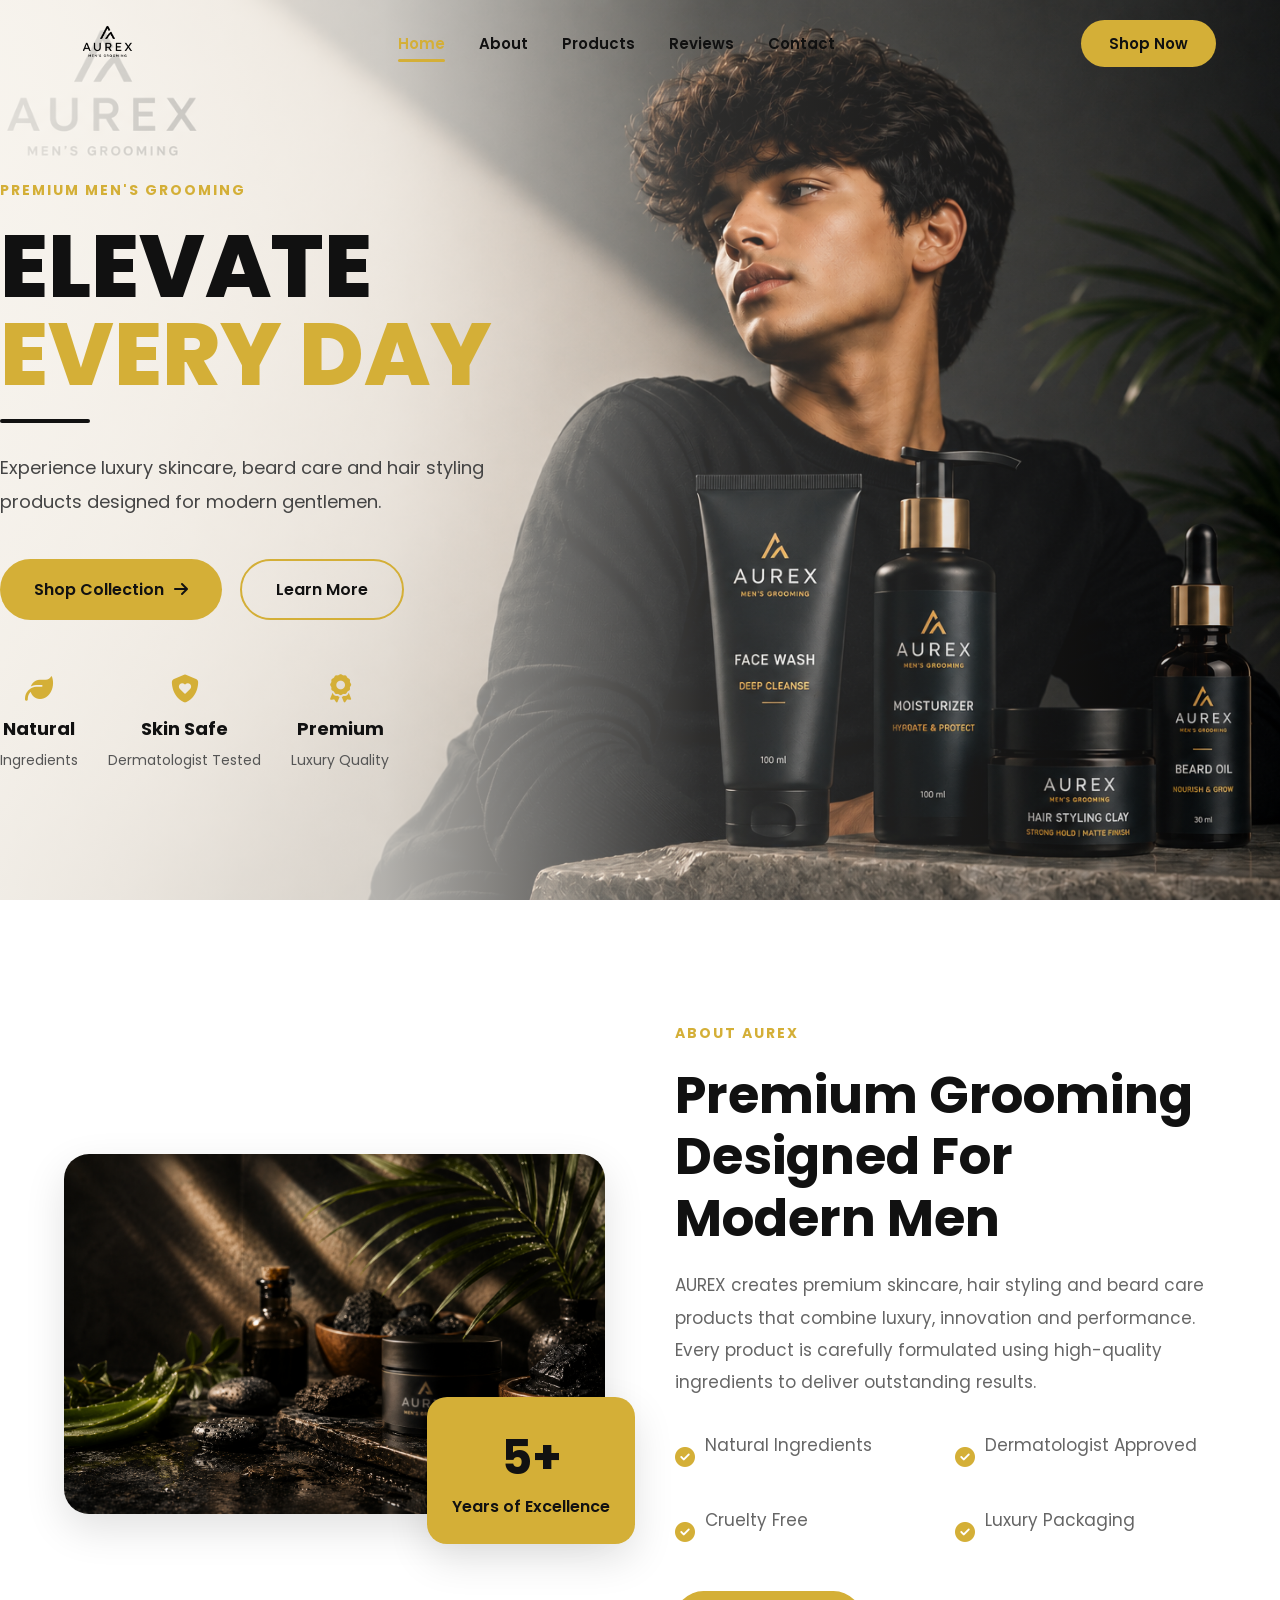
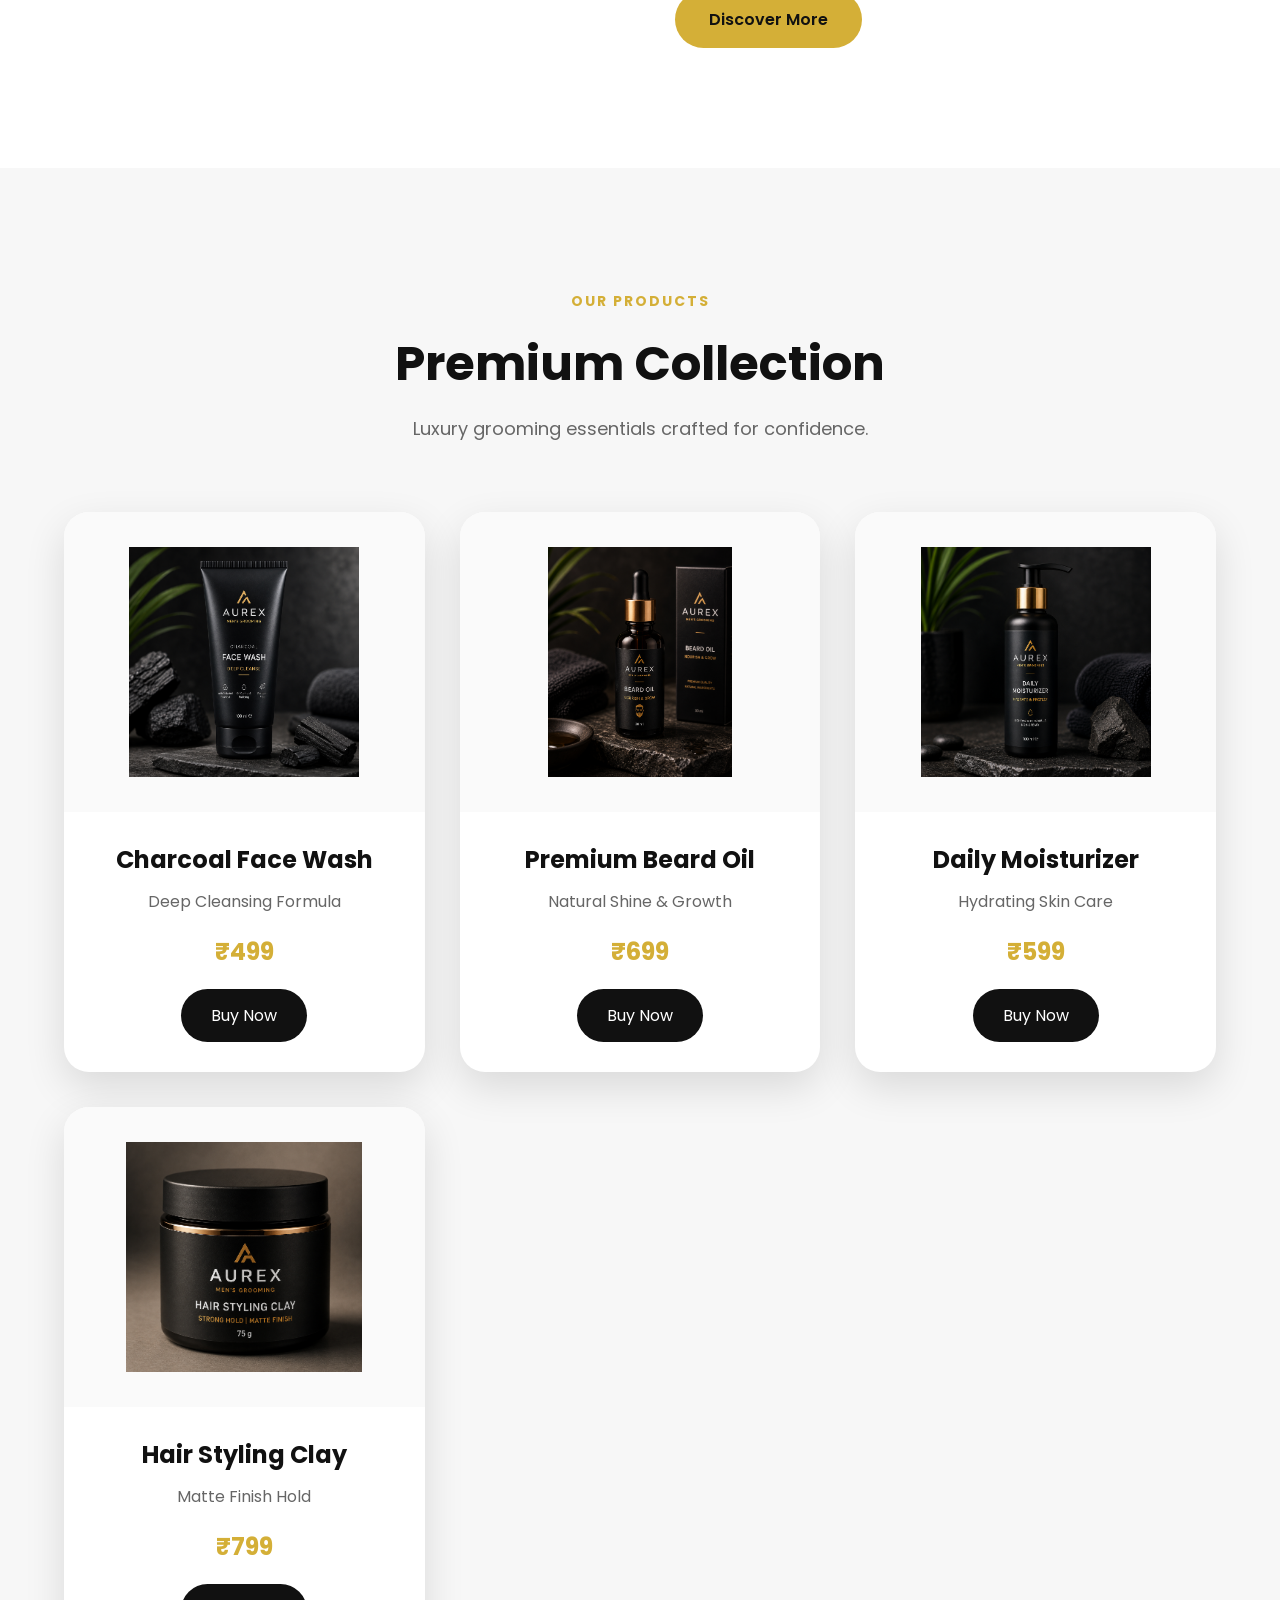
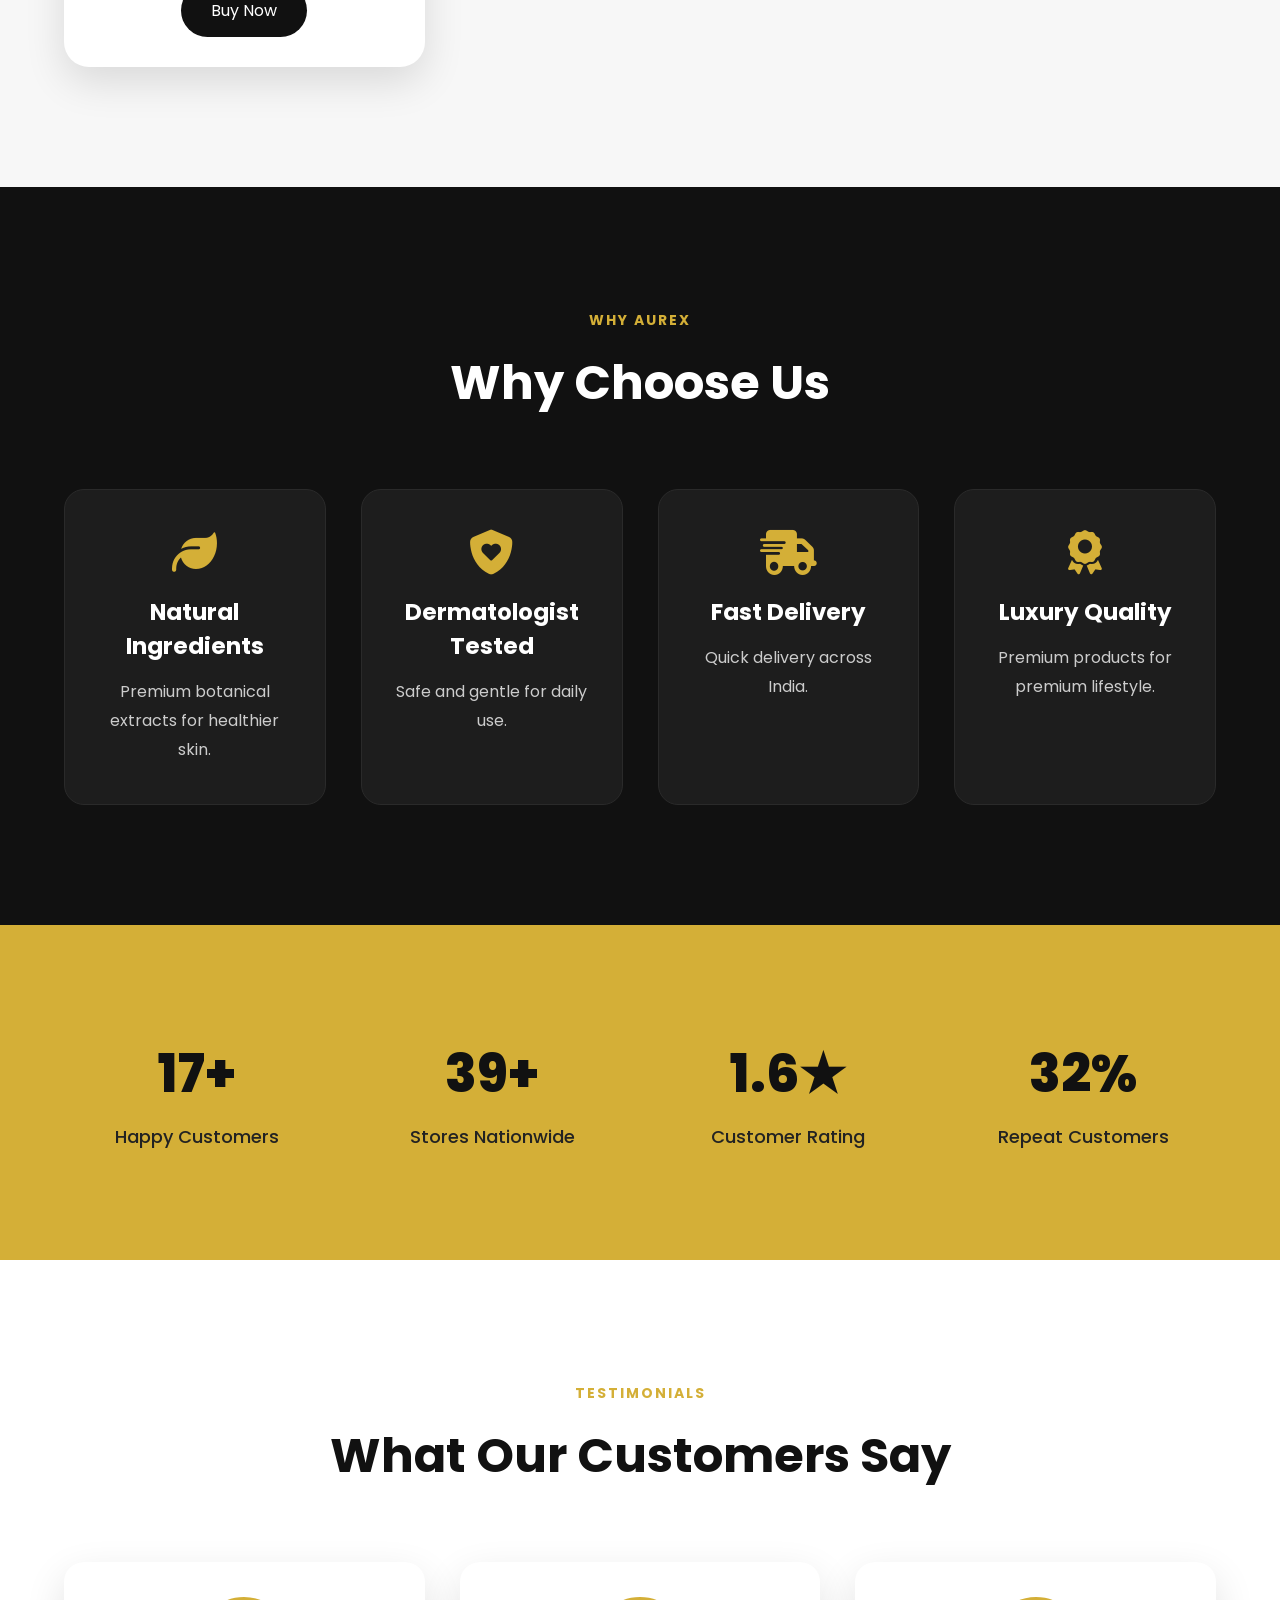
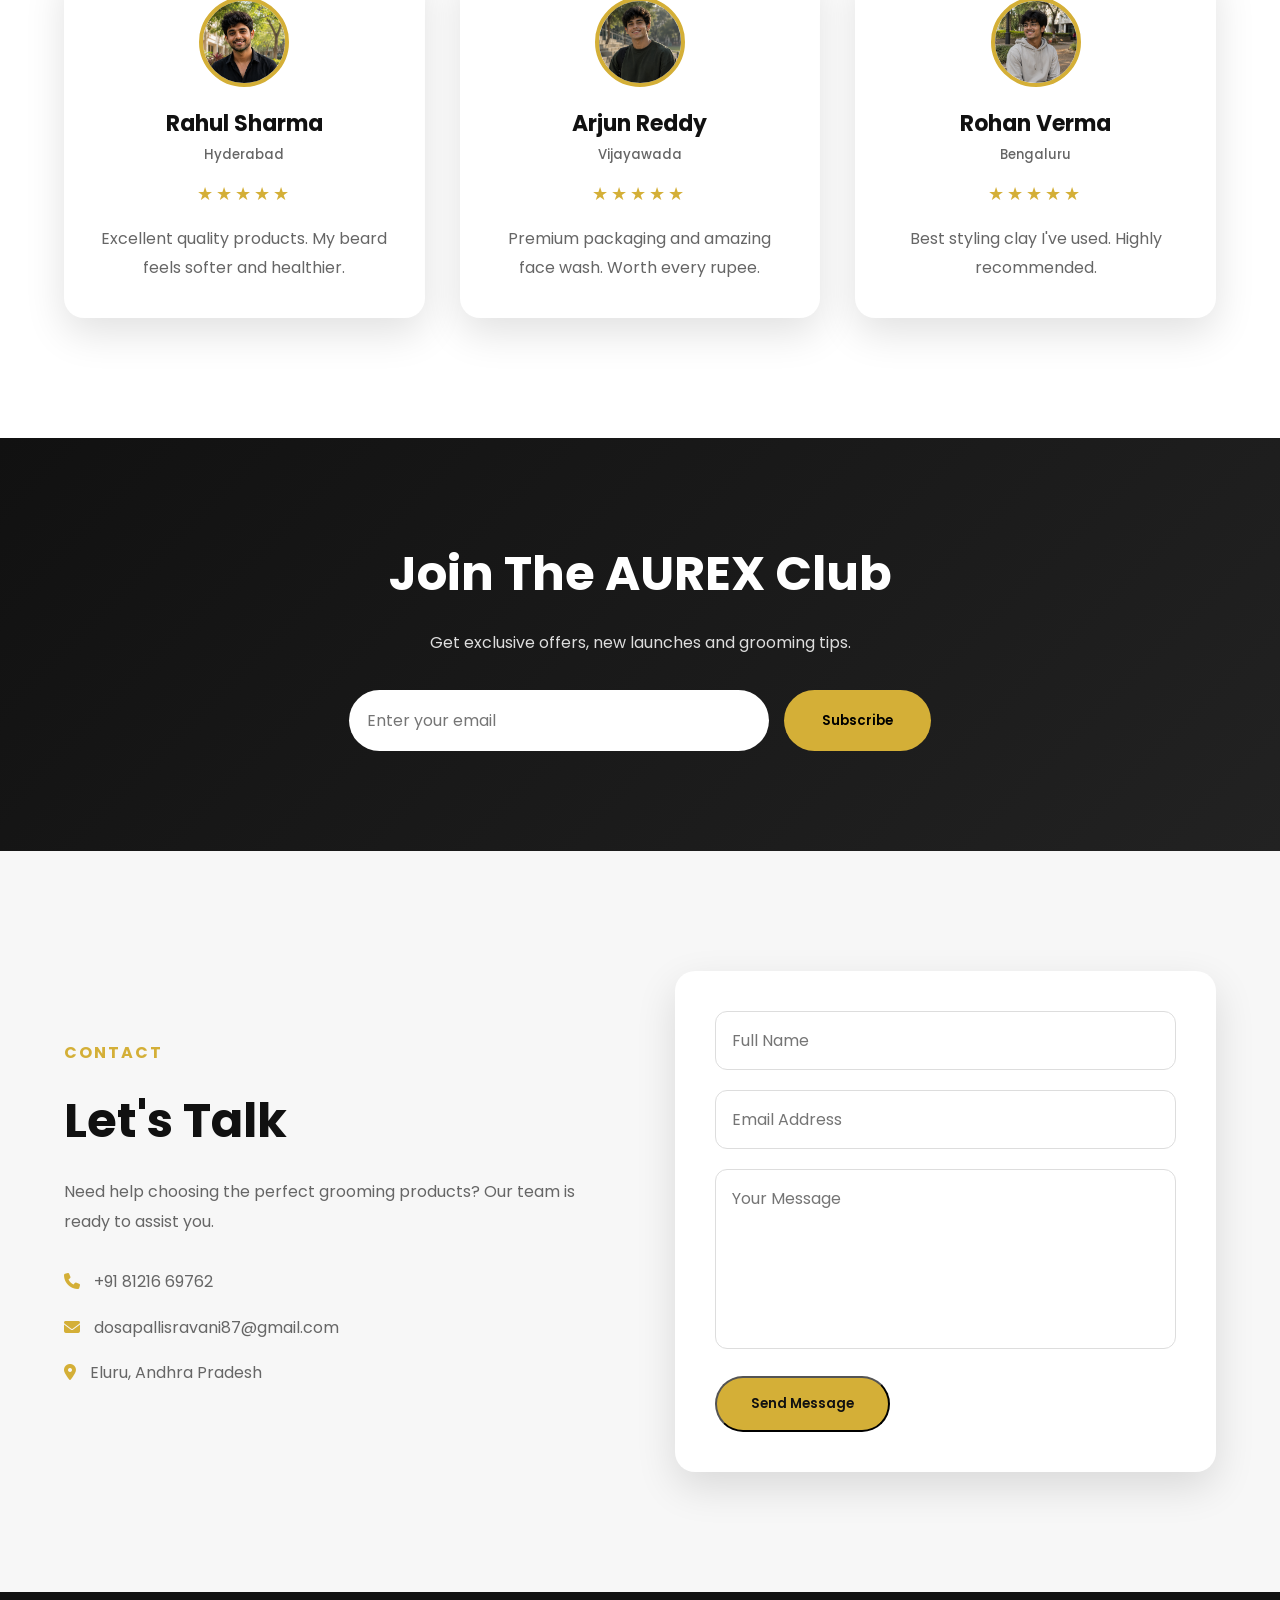
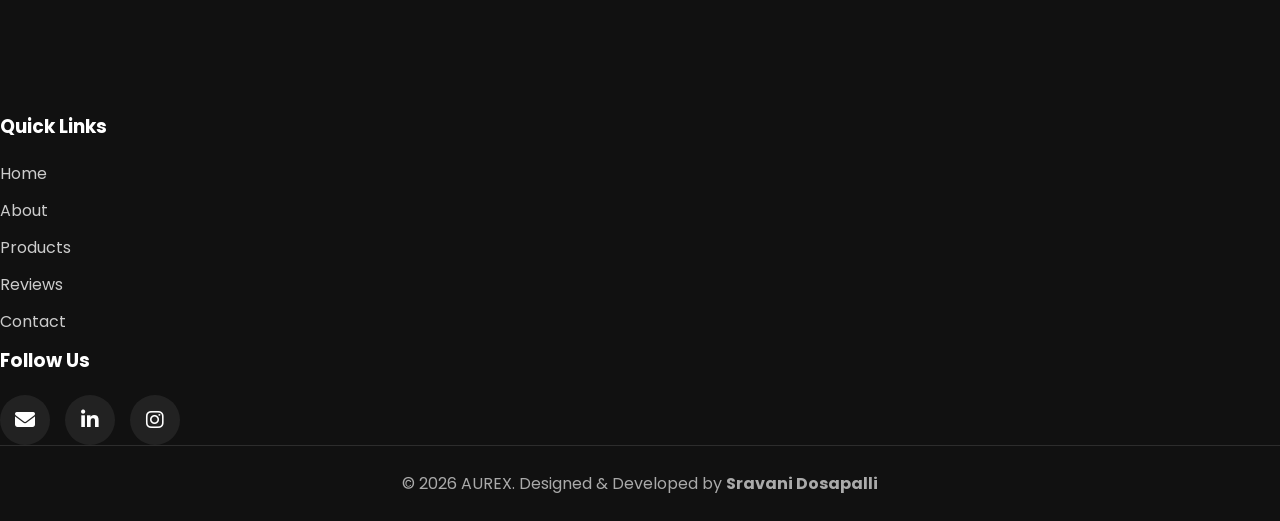
==== commit 316b198e: "Update index.html" ====
--- a/Level1-Task1-simple-website/index.html
+++ b/Level1-Task1-simple-website/index.html
@@ -906,19 +906,6 @@
 
 <div class="container footer-container">
 
-<div class="footer-logo">
-
-<img src="images/logo.png"
-
-alt="">
-
-<p>
-
-Luxury Men's Grooming
-for Everyday Confidence.
-
-</p>
-
 </div>
 
 <div class="footer-links">
